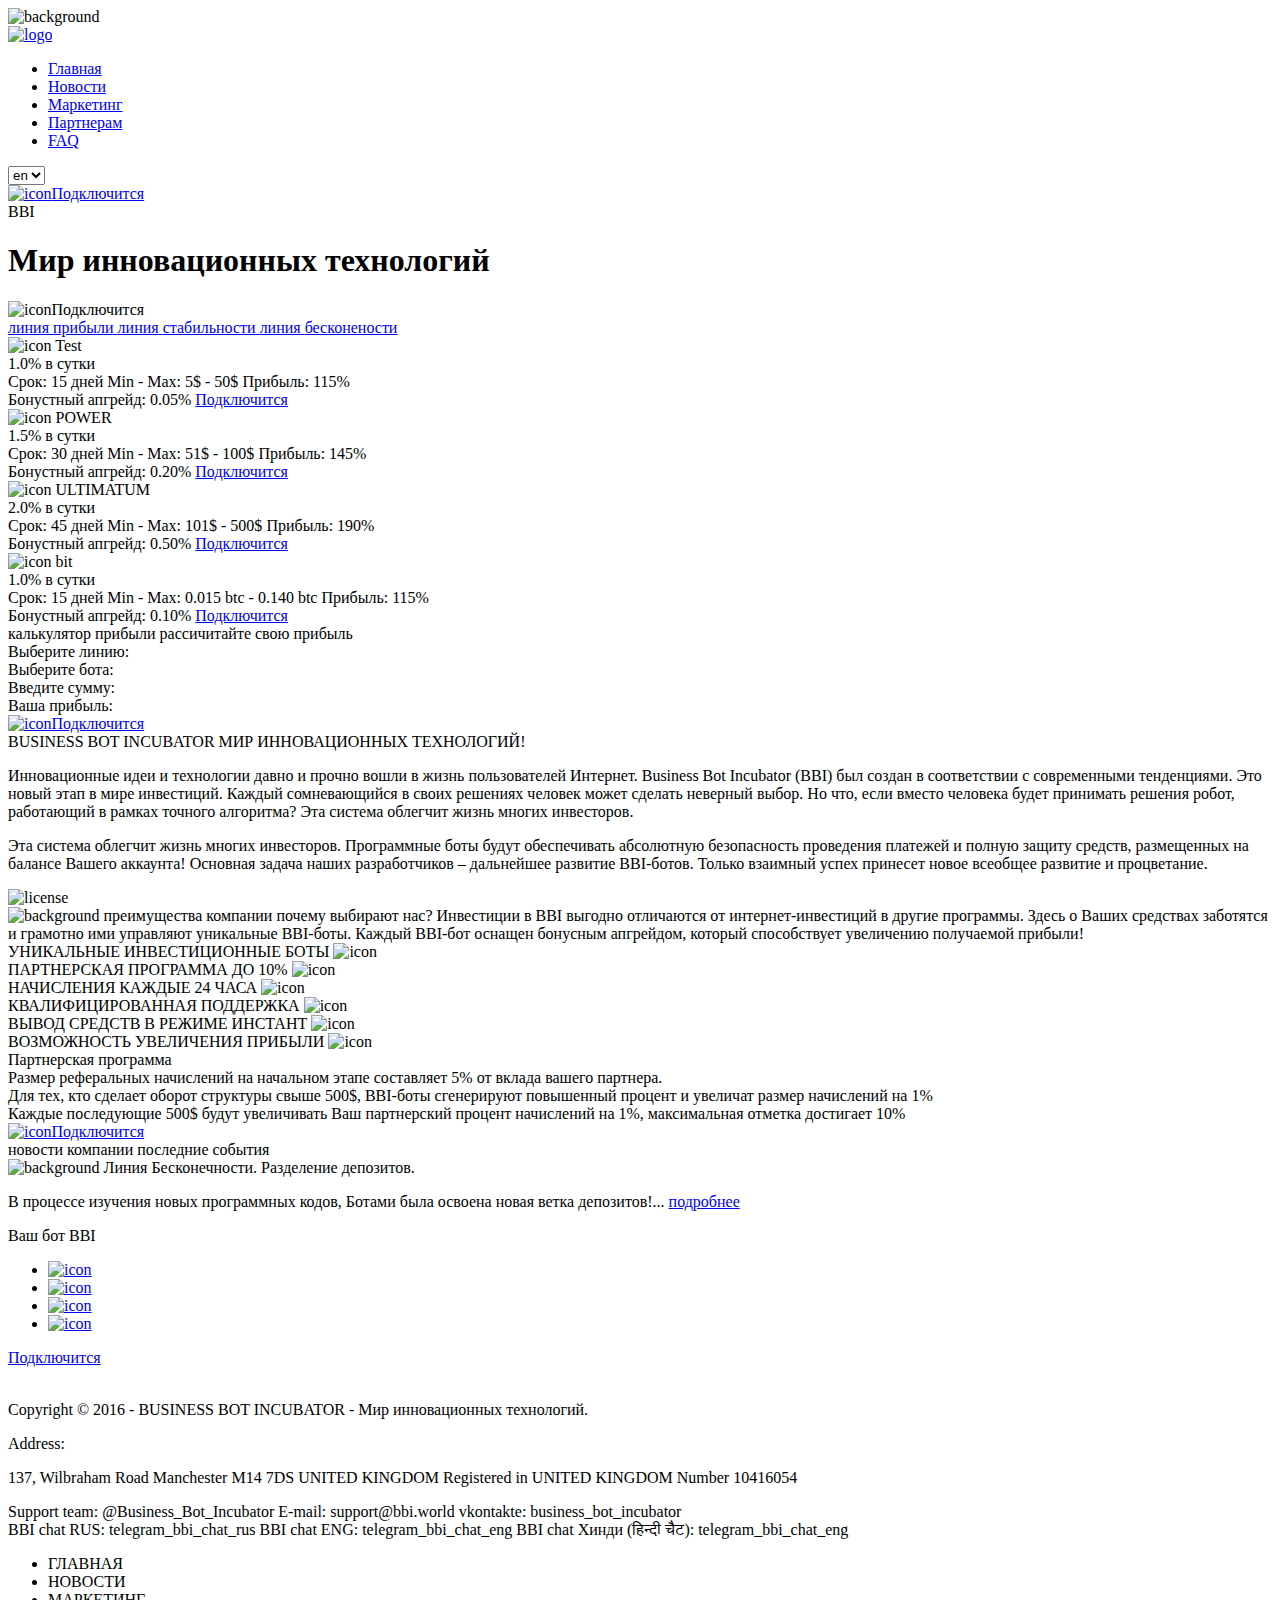
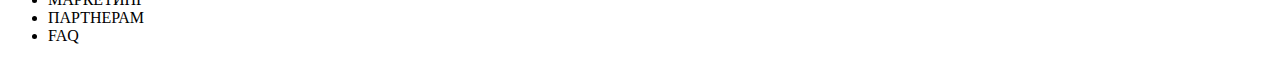
==== main.html @ 95f96eaa "Add files via upload" ====
<!DOCTYPE html>
<html lang="en">
<head>
    <meta charset="UTF-8">
    <title>BBI</title>
</head>
<body>
<header>
    <!--фоновая картинка для хэдера,
    она не входит в контейнер,
    т.к выходит за его границы-->
    <div class="banner">
        <img src="" alt="background">
    </div>
    <!--контейнер для хэдера-->
    <div class="container">
        <!--т.к у нас своеобразный хэдер,
        то я решил контейнер хэдера разбить
         на 3 части - вот верхняя-->
        <div class="headerTop">
            <!--ЛОГОТИП-->
            <div class="logo">
                <a href="#">
                    <img src="" alt="logo">
                </a>
            </div>
            <!--НАВИГАЦИЯ-->
            <div class="navigation">
                <ul>
                    <li><a href="#">Главная</a></li>
                    <li><a href="#">Новости</a></li>
                    <li><a href="#">Маркетинг</a></li>
                    <li><a href="#">Партнерам</a></li>
                    <li><a href="#">FAQ</a></li>
                </ul>
            </div>
            <!--ПРАВАЯ ЧАСТЬ ВЕРХНЕЙ ЧАСТИ ХЭДЕРА-->
            <div class="right">
                <div class="lang">
                    <select name="language" id="language">
                        <option value="en">en</option>
                        <option value="ru">ru</option>
                    </select>
                </div>
                <a href="#"><img src="" alt="icon">Подключится</a>
            </div>
        </div>
        <!--центральная чатсть контейнера хэдера-->
        <div class="headerCenter">
            <span>BBI</span>
            <h1>Мир инновационных технологий</h1>
            <a><img src="" alt="icon">Подключится</a>
        </div>
        <!--нижняя часть контейнера хэдера-->
        <div class="headerBottom">
            <a href="#">
                <span>линия</span>
                <span>прибыли</span>
            </a>
            <a href="#">
                <span>линия</span>
                <span>стабильности</span>
            </a>
            <a href="#">
                <span>линия</span>
                <span>бесконености</span>
            </a>
        </div>
    </div>
</header>
<div class="container">
    <div class="content">
        <!--БЛОК С УСЛУГАМИ (КАРТОЧКАМИ)-->
        <div class="cards">
            <div class="TestCard">
                <div>
                    <img src="" alt="icon">
                    <span>Test</span>
                </div>
                <div>
                    <span>1.0%</span>
                    <span>в сутки</span>
                </div>
                <span>Срок: 15 дней</span>
                <span>Min - Max: 5$ - 50$</span>
                <span>Прибыль: 115%</span>
                <div>
                    <span>Бонустный апгрейд: 0.05%</span>
                    <a href="#">Подключится</a>
                </div>
            </div>
            <div class="PowerCard">
                <div>
                    <img src="" alt="icon">
                    <span>POWER</span>
                </div>
                <div>
                    <span>1.5%</span>
                    <span>в сутки</span>
                </div>
                <span>Срок: 30 дней</span>
                <span>Min - Max: 51$ - 100$</span>
                <span>Прибыль: 145%</span>
                <div>
                    <span>Бонустный апгрейд: 0.20%</span>
                    <a href="#">Подключится</a>
                </div>
            </div>
            <div class="UltimatumCard">
                <div>
                    <img src="" alt="icon">
                    <span>ULTIMATUM</span>
                </div>
                <div>
                    <span>2.0%</span>
                    <span>в сутки</span>
                </div>
                <span>Срок: 45 дней</span>
                <span>Min - Max: 101$ - 500$</span>
                <span>Прибыль: 190%</span>
                <div>
                    <span>Бонустный апгрейд: 0.50%</span>
                    <a href="#">Подключится</a>
                </div>
            </div>
            <div class="BitCard">
                <div>
                    <img src="" alt="icon">
                    <span>bit</span>
                </div>
                <div>
                    <span>1.0%</span>
                    <span>в сутки</span>
                </div>
                <span>Срок: 15 дней</span>
                <span>Min - Max: 0.015 btc - 0.140 btc</span>
                <span>Прибыль: 115%</span>
                <div>
                    <span>Бонустный апгрейд: 0.10%</span>
                    <a href="#">Подключится</a>
                </div>
            </div>

        </div>
        <!--КАЛЬКУЛЯТОР ПРИБЫЛИ-->
        <div class="calc">
            <div class="myTarifs">
                <span>калькулятор прибыли</span>
                <span>рассичитайте свою прибыль</span>
                <div>
                    <span>Выберите линию:</span>
                    <div></div>
                </div>
                <div>
                    <span>Выберите бота:</span>
                    <div></div>
                </div>
            </div>
            <div class="calcDep">
                <span>Введите сумму:</span>
                <div></div>
                <div></div>
            </div>
            <div class="resOut">
                <span>Ваша прибыль:</span>
                <div></div>
            </div>
            <a href="#"><img src="" alt="icon">Подключится</a>
        </div>
        <!--Информация о BBI-->
        <div class="about">
            <span>BUSINESS BOT INCUBATOR</span>
            <span>МИР ИННОВАЦИОННЫХ ТЕХНОЛОГИЙ!</span>
            <p>Инновационные идеи и технологии давно и прочно вошли в жизнь пользователей Интернет. Business Bot Incubator (BBI) был создан в соответствии с современными тенденциями. Это новый этап в мире инвестиций. Каждый сомневающийся в своих решениях человек может сделать неверный выбор. Но что, если вместо человека будет принимать решения робот, работающий в рамках точного алгоритма?
                Эта система облегчит жизнь многих инвесторов. </p>
            <p>Эта система облегчит жизнь многих инвесторов. Программные боты будут обеспечивать абсолютную безопасность проведения платежей и полную защиту средств, размещенных на балансе Вашего аккаунта! Основная задача наших разработчиков – дальнейшее развитие BBI-ботов. Только взаимный успех принесет новое всеобщее развитие и процветание.</p>
            <img src="" alt="license">
        </div>
        <!--Приемущества BBI-->
        <div class="advantages">
            <img src="" alt="background">
            <span>преимущества компании</span>
            <span>почему выбирают нас?</span>
            <span>Инвестиции в BBI выгодно отличаются от интернет-инвестиций в другие программы. </span>
            <span>Здесь о Ваших средствах заботятся и грамотно ими управляют уникальные BBI-боты. Каждый BBI-бот оснащен бонусным апгрейдом, который способствует увеличению получаемой прибыли!</span>
            <!--блоки с картинками приемуществ-->
            <div>
                <span>УНИКАЛЬНЫЕ ИНВЕСТИЦИОННЫЕ БОТЫ</span>
                <img src="" alt="icon">
            </div>
            <div>
                <span>ПАРТНЕРСКАЯ ПРОГРАММА ДО 10%</span>
                <img src="" alt="icon">
            </div>
            <div>
                <span>НАЧИСЛЕНИЯ КАЖДЫЕ 24 ЧАСА</span>
                <img src="" alt="icon">
            </div>
            <div>
                <span>КВАЛИФИЦИРОВАННАЯ ПОДДЕРЖКА</span>
                <img src="" alt="icon">
            </div>
            <div>
                <span>ВЫВОД СРЕДСТВ В РЕЖИМЕ ИНСТАНТ</span>
                <img src="" alt="icon">
            </div>
            <div>
                <span>ВОЗМОЖНОСТЬ УВЕЛИЧЕНИЯ ПРИБЫЛИ</span>
                <img src="" alt="icon">
            </div>
        </div>
        <!--Партнерская программа-->
        <div class="program">
            <div class="plan">
                <span>Партнерская программа</span>
                <div>
                    <span>Размер реферальных начислений на начальном этапе составляет </span>
                    <span>5%</span>
                    <span>от вклада вашего партнера.</span>
                </div>
                <div>
                    <span>Для тех, кто сделает оборот структуры свыше 500$, BBI-боты сгенерируют повышенный процент и увеличат размер начислений на</span>
                    <span>1% </span>
                </div>
                <div>
                    <span>Каждые последующие 500$ будут увеличивать Ваш партнерский процент начислений на 1%, максимальная отметка достигает </span>
                    <span>10%</span>
                </div>
                <a href="#"><img src="" alt="icon">Подключится</a>
            </div>
        </div>
        <!--НОВОСТИ-->
        <div class="news">
            <span>новости компании</span>
            <span>последние события</span>
            <div class="articles">
                <div>
                    <img src="" alt="background">
                    <span>Линия Бесконечности. Разделение депозитов.</span>
                    <p>
                        В процессе изучения новых программных кодов, Ботами была освоена новая ветка депозитов!...
                        <a href="#">подробнее</a>
                    </p>
                    <span>Ваш бот BBI</span>
                </div>
                <!--ТРУДНОСТИ С ЭТИМ БЛОКОМ-->
                <div>
                    <div>
                        <span></span>
                        <span></span>
                        <p><a href="#"></a></p>
                    </div>
                    <div>
                        <span></span>
                        <span></span>
                        <p><a href="#"></a></p>
                    </div>
                    <div>
                        <span></span>
                        <span></span>
                        <p><a href="#"></a></p>
                    </div>
                </div>
                <a href="#"></a>
            </div>
        </div>
        <div class="partners">
            <ul>
                <li>
                    <a href="#">
                        <img src="" alt="icon">
                    </a>
                </li>
                <li>
                    <a href="#">
                        <img src="" alt="icon">
                    </a>
                </li>
                <li>
                    <a href="#">
                        <img src="" alt="icon">
                    </a>
                </li>
                <li>
                    <a href="#">
                        <img src="" alt="icon">
                    </a>
                </li>
            </ul>
        </div>
    </div>
</div>
<footer>
    <div class="container">
        <!--Кнопка отдельно в контейнере-->
        <a href="#"><img src="">Подключится</a>
        <!--футер разбиваю на 2 части-->
        <div class="footerTop">
            <div>
                <div>
                    <img src="">
                    <p>Copyright © 2016 - BUSINESS BOT INCUBATOR - Мир инновационных технологий.</p>
                </div>
                <div>
                    <span><img src="">Address:</span>
                    <p>
                        137, Wilbraham Road Manchester
                        M14 7DS
                        UNITED KINGDOM
                        Registered in UNITED KINGDOM
                        Number 10416054</p>
                </div>
                <div>
                    <span><img src="">Support team: </span>
                    <span>@Business_Bot_Incubator</span>
                    <span><img src="">E-mail:</span>
                    <span>support@bbi.world</span>
                    <span><img src="">vkontakte:</span>
                    <span>business_bot_incubator</span>
                </div>
                <div>
                    <span><img src="">BBI chat RUS:</span>
                    <span>telegram_bbi_chat_rus</span>
                    <span><img src="">BBI chat ENG: </span>
                    <span>telegram_bbi_chat_eng</span>
                    <span><img src="">BBI chat Хинди (हिन्दी चैट):</span>
                    <span>telegram_bbi_chat_eng</span>
                </div>
            </div>
        </div>
        <!--вторая часть футера-->
        <div class="footerBottom">
            <ul>
                <li><a href="#"></a>ГЛАВНАЯ</li>
                <li><a href="#"></a>НОВОСТИ</li>
                <li><a href="#"></a>МАРКЕТИНГ</li>
                <li><a href="#"></a>ПАРТНЕРАМ</li>
                <li><a href="#"></a>FAQ</li>
            </ul>
        </div>
    </div>
</footer>
</body>
</html>
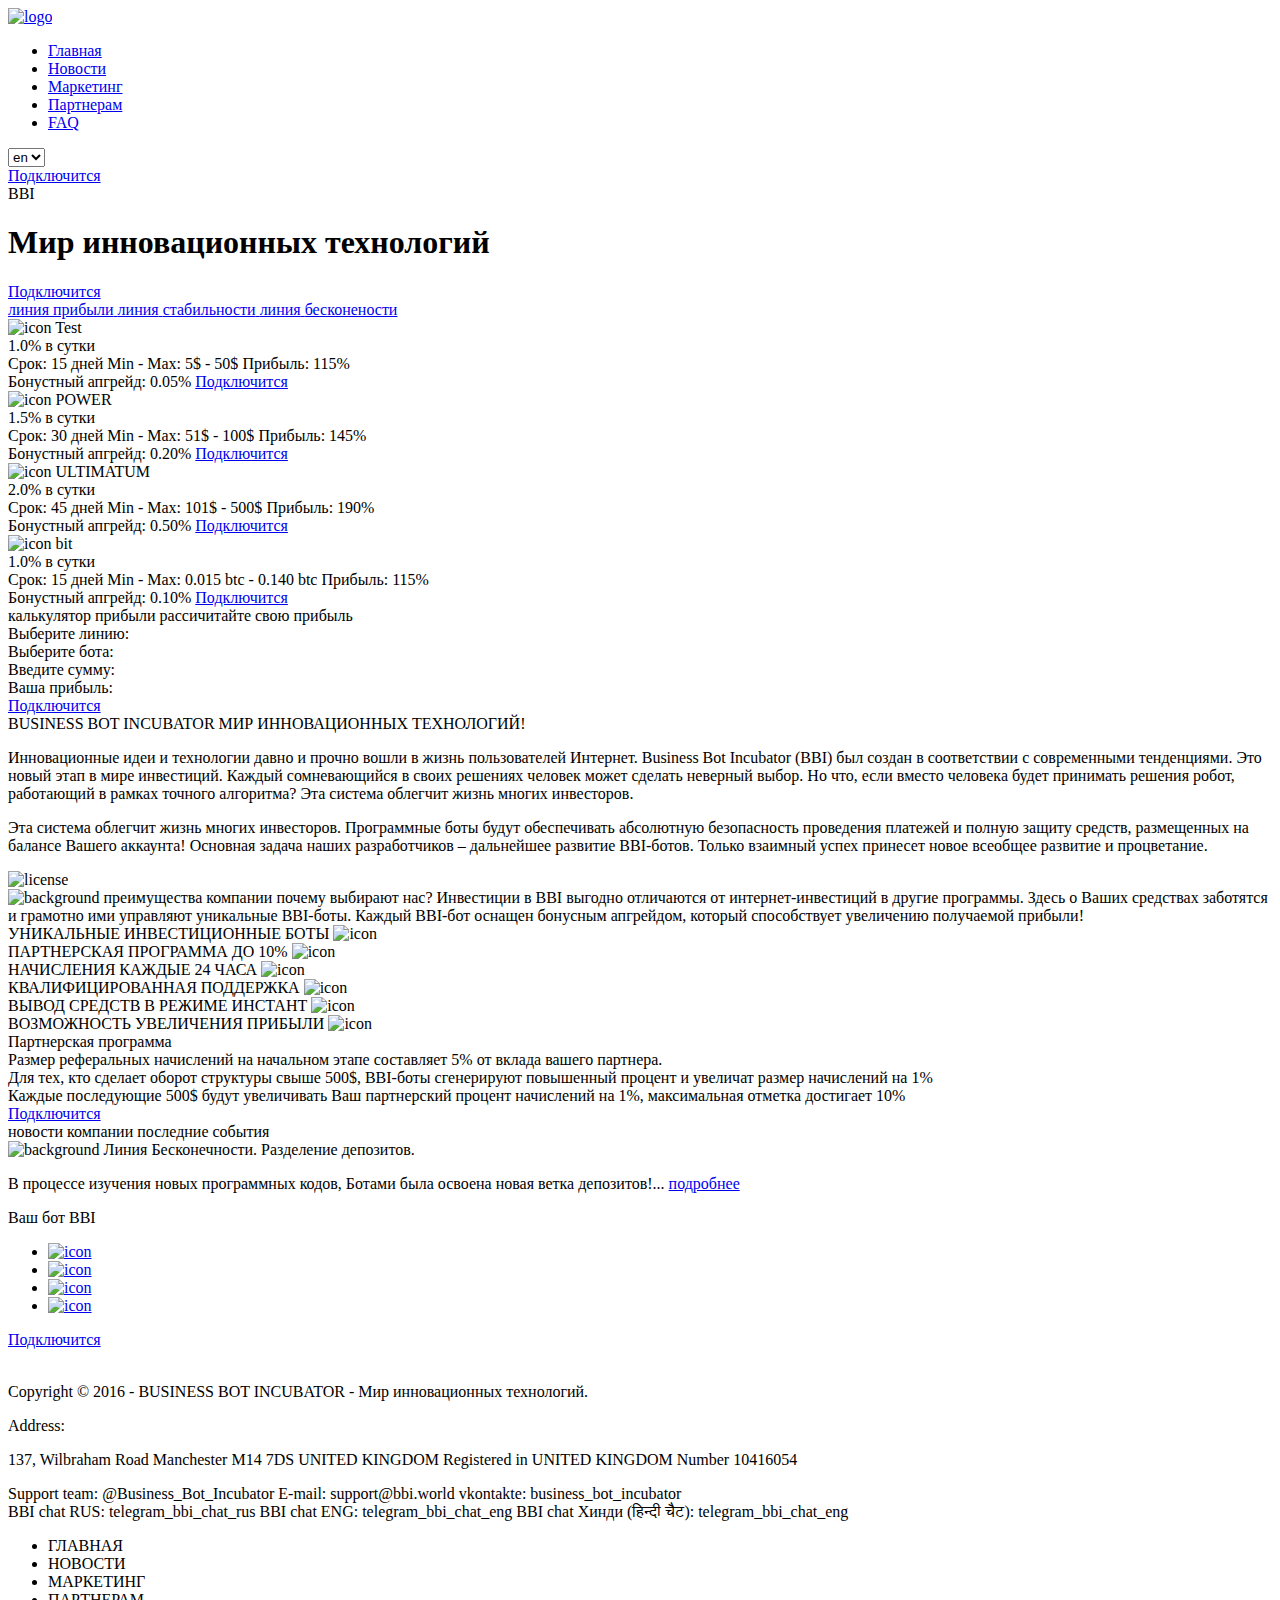
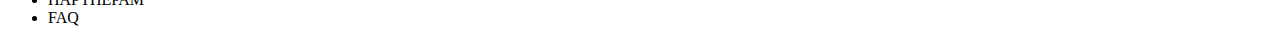
==== commit 44313250: "внес правки от преподавателя" ====
--- a/main.html
+++ b/main.html
@@ -3,6 +3,8 @@
 <head>
     <meta charset="UTF-8">
     <title>BBI</title>
+    <link rel="stylesheet" href="Fonts/stylesheet.css">
+    <link rel="stylesheet" href="Fonts/icomoon/style.css">
 </head>
 <body>
 <header>
@@ -10,7 +12,7 @@
     она не входит в контейнер,
     т.к выходит за его границы-->
     <div class="banner">
-        <img src="" alt="background">
+
     </div>
     <!--контейнер для хэдера-->
     <div class="container">
@@ -42,14 +44,14 @@
                         <option value="ru">ru</option>
                     </select>
                 </div>
-                <a href="#"><img src="" alt="icon">Подключится</a>
+                <a href="#"><span>Подключится</span></a>
             </div>
         </div>
         <!--центральная чатсть контейнера хэдера-->
         <div class="headerCenter">
             <span>BBI</span>
             <h1>Мир инновационных технологий</h1>
-            <a><img src="" alt="icon">Подключится</a>
+            <a href="#"><span>Подключится</span></a>
         </div>
         <!--нижняя часть контейнера хэдера-->
         <div class="headerBottom">
@@ -72,7 +74,7 @@
     <div class="content">
         <!--БЛОК С УСЛУГАМИ (КАРТОЧКАМИ)-->
         <div class="cards">
-            <div class="TestCard">
+            <div class="TariffCard">
                 <div>
                     <img src="" alt="icon">
                     <span>Test</span>
@@ -89,7 +91,7 @@
                     <a href="#">Подключится</a>
                 </div>
             </div>
-            <div class="PowerCard">
+            <div class="TariffCard">
                 <div>
                     <img src="" alt="icon">
                     <span>POWER</span>
@@ -106,7 +108,7 @@
                     <a href="#">Подключится</a>
                 </div>
             </div>
-            <div class="UltimatumCard">
+            <div class="TariffCard">
                 <div>
                     <img src="" alt="icon">
                     <span>ULTIMATUM</span>
@@ -123,7 +125,7 @@
                     <a href="#">Подключится</a>
                 </div>
             </div>
-            <div class="BitCard">
+            <div class="TariffCard">
                 <div>
                     <img src="" alt="icon">
                     <span>bit</span>
@@ -140,9 +142,10 @@
                     <a href="#">Подключится</a>
                 </div>
             </div>
-
-        </div>
+        </div>
+    </div>
         <!--КАЛЬКУЛЯТОР ПРИБЫЛИ-->
+    <div class="container">
         <div class="calc">
             <div class="myTarifs">
                 <span>калькулятор прибыли</span>
@@ -165,7 +168,7 @@
                 <span>Ваша прибыль:</span>
                 <div></div>
             </div>
-            <a href="#"><img src="" alt="icon">Подключится</a>
+            <a href="#"><span>Подключится</span></a>
         </div>
         <!--Информация о BBI-->
         <div class="about">
@@ -209,7 +212,9 @@
                 <img src="" alt="icon">
             </div>
         </div>
+    </div>
         <!--Партнерская программа-->
+    <div class="container">
         <div class="program">
             <div class="plan">
                 <span>Партнерская программа</span>
@@ -226,10 +231,12 @@
                     <span>Каждые последующие 500$ будут увеличивать Ваш партнерский процент начислений на 1%, максимальная отметка достигает </span>
                     <span>10%</span>
                 </div>
-                <a href="#"><img src="" alt="icon">Подключится</a>
-            </div>
-        </div>
+                <a href="#"><span>Подключится</span></a>
+            </div>
+        </div>
+    </div>
         <!--НОВОСТИ-->
+    <div class="container">
         <div class="news">
             <span>новости компании</span>
             <span>последние события</span>
@@ -293,7 +300,7 @@
 <footer>
     <div class="container">
         <!--Кнопка отдельно в контейнере-->
-        <a href="#"><img src="">Подключится</a>
+        <a href="#"><span>Подключится</span></a>
         <!--футер разбиваю на 2 части-->
         <div class="footerTop">
             <div>
--- a/Fonts/stylesheet.css
+++ b/Fonts/stylesheet.css
@@ -0,0 +1,88 @@
+@font-face {
+    font-family: 'Roboto';
+    src: url('Roboto-Regular.eot');
+    src: url('Roboto-Regular.eot?#iefix') format('embedded-opentype'),
+        url('Roboto-Regular.woff') format('woff'),
+        url('Roboto-Regular.ttf') format('truetype'),
+        url('Roboto-Regular.svg#Roboto-Regular') format('svg');
+    font-weight: normal;
+    font-style: normal;
+}
+
+@font-face {
+    font-family: 'Roboto';
+    src: url('Roboto-Black.eot');
+    src: url('Roboto-Black.eot?#iefix') format('embedded-opentype'),
+        url('Roboto-Black.woff') format('woff'),
+        url('Roboto-Black.ttf') format('truetype'),
+        url('Roboto-Black.svg#Roboto-Black') format('svg');
+    font-weight: 900;
+    font-style: normal;
+}
+
+@font-face {
+    font-family: 'Roboto';
+    src: url('Roboto-Bold.eot');
+    src: url('Roboto-Bold.eot?#iefix') format('embedded-opentype'),
+        url('Roboto-Bold.woff') format('woff'),
+        url('Roboto-Bold.ttf') format('truetype'),
+        url('Roboto-Bold.svg#Roboto-Bold') format('svg');
+    font-weight: bold;
+    font-style: normal;
+}
+
+@font-face {
+    font-family: 'Roboto';
+    src: url('Roboto-Light.eot');
+    src: url('Roboto-Light.eot?#iefix') format('embedded-opentype'),
+        url('Roboto-Light.woff') format('woff'),
+        url('Roboto-Light.ttf') format('truetype'),
+        url('Roboto-Light.svg#Roboto-Light') format('svg');
+    font-weight: 300;
+    font-style: normal;
+}
+
+@font-face {
+    font-family: 'Geometria';
+    src: url('Geometria-ExtraBold.eot');
+    src: url('Geometria-ExtraBold.eot?#iefix') format('embedded-opentype'),
+        url('Geometria-ExtraBold.woff') format('woff'),
+        url('Geometria-ExtraBold.ttf') format('truetype'),
+        url('Geometria-ExtraBold.svg#Geometria-ExtraBold') format('svg');
+    font-weight: 800;
+    font-style: normal;
+}
+
+@font-face {
+    font-family: 'Geometria';
+    src: url('Geometria-Bold.eot');
+    src: url('Geometria-Bold.eot?#iefix') format('embedded-opentype'),
+        url('Geometria-Bold.woff') format('woff'),
+        url('Geometria-Bold.ttf') format('truetype'),
+        url('Geometria-Bold.svg#Geometria-Bold') format('svg');
+    font-weight: bold;
+    font-style: normal;
+}
+
+@font-face {
+    font-family: 'Geometria';
+    src: url('Geometria-Heavy.eot');
+    src: url('Geometria-Heavy.eot?#iefix') format('embedded-opentype'),
+        url('Geometria-Heavy.woff') format('woff'),
+        url('Geometria-Heavy.ttf') format('truetype'),
+        url('Geometria-Heavy.svg#Geometria-Heavy') format('svg');
+    font-weight: 900;
+    font-style: normal;
+}
+
+@font-face {
+    font-family: 'Geometria';
+    src: url('Geometria-Medium.eot');
+    src: url('Geometria-Medium.eot?#iefix') format('embedded-opentype'),
+        url('Geometria-Medium.woff') format('woff'),
+        url('Geometria-Medium.ttf') format('truetype'),
+        url('Geometria-Medium.svg#Geometria-Medium') format('svg');
+    font-weight: 500;
+    font-style: normal;
+}
+
--- a/Fonts/icomoon/style.css
+++ b/Fonts/icomoon/style.css
@@ -0,0 +1,38 @@
+@font-face {
+  font-family: 'icomoon';
+  src:  url('fonts/icomoon.eot?6yrmg7');
+  src:  url('fonts/icomoon.eot?6yrmg7#iefix') format('embedded-opentype'),
+    url('fonts/icomoon.ttf?6yrmg7') format('truetype'),
+    url('fonts/icomoon.woff?6yrmg7') format('woff'),
+    url('fonts/icomoon.svg?6yrmg7#icomoon') format('svg');
+  font-weight: normal;
+  font-style: normal;
+}
+
+[class^="icon-"], [class*=" icon-"] {
+  /* use !important to prevent issues with browser extensions that change fonts */
+  font-family: 'icomoon' !important;
+  speak: none;
+  font-style: normal;
+  font-weight: normal;
+  font-variant: normal;
+  text-transform: none;
+  line-height: 1;
+
+  /* Better Font Rendering =========== */
+  -webkit-font-smoothing: antialiased;
+  -moz-osx-font-smoothing: grayscale;
+}
+
+.icon-globe:before {
+  content: "\e900";
+}
+.icon-mail-envelope-closed:before {
+  content: "\e901";
+}
+.icon-paper-plane:before {
+  content: "\e902";
+}
+.icon-vk:before {
+  content: "\e903";
+}
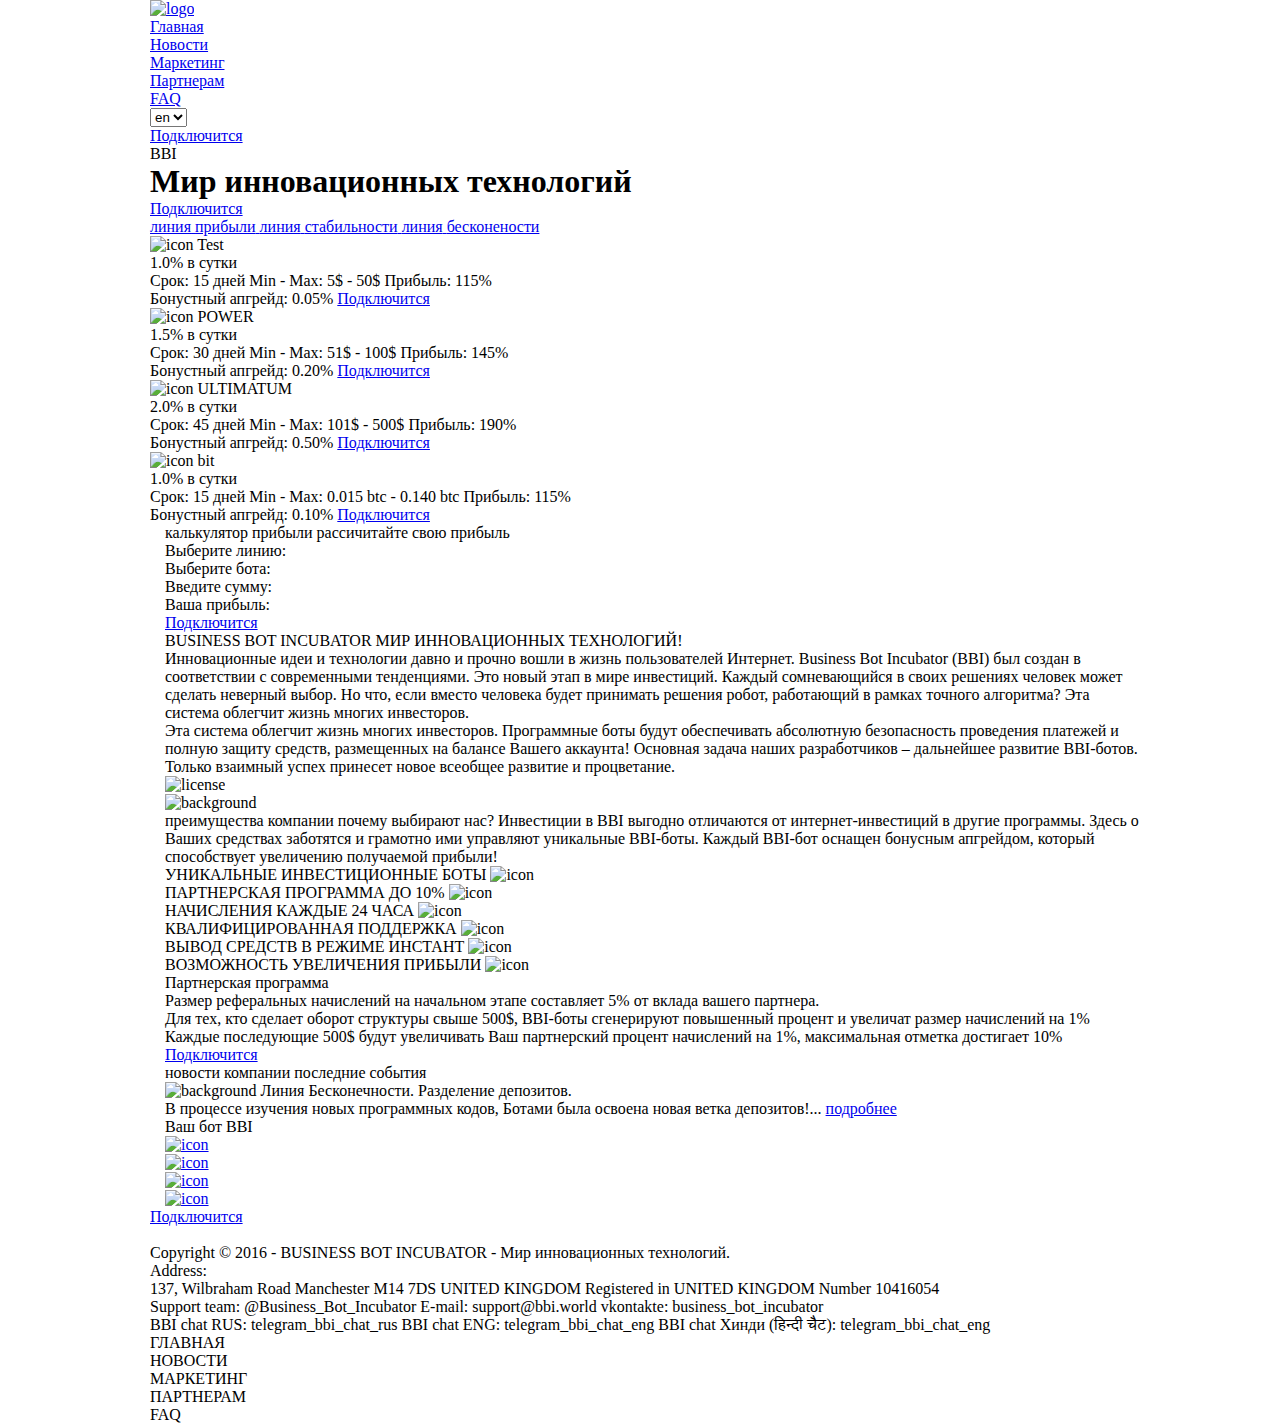
==== commit 4faf61cb: "Добавил классы, подключил стили и прописал настройки" ====
--- a/main.html
+++ b/main.html
@@ -5,6 +5,7 @@
     <title>BBI</title>
     <link rel="stylesheet" href="Fonts/stylesheet.css">
     <link rel="stylesheet" href="Fonts/icomoon/style.css">
+    <link rel="stylesheet" href="css/style.css">
 </head>
 <body>
 <header>
@@ -28,7 +29,7 @@
             </div>
             <!--НАВИГАЦИЯ-->
             <div class="navigation">
-                <ul>
+                <ul class="menu">
                     <li><a href="#">Главная</a></li>
                     <li><a href="#">Новости</a></li>
                     <li><a href="#">Маркетинг</a></li>
@@ -150,11 +151,11 @@
             <div class="myTarifs">
                 <span>калькулятор прибыли</span>
                 <span>рассичитайте свою прибыль</span>
-                <div>
+                <div class="chooseLine">
                     <span>Выберите линию:</span>
                     <div></div>
                 </div>
-                <div>
+                <div class="chooseBot">
                     <span>Выберите бота:</span>
                     <div></div>
                 </div>
@@ -168,46 +169,54 @@
                 <span>Ваша прибыль:</span>
                 <div></div>
             </div>
-            <a href="#"><span>Подключится</span></a>
+            <a href="#" class="connect"><span>Подключится</span></a>
         </div>
         <!--Информация о BBI-->
         <div class="about">
             <span>BUSINESS BOT INCUBATOR</span>
             <span>МИР ИННОВАЦИОННЫХ ТЕХНОЛОГИЙ!</span>
-            <p>Инновационные идеи и технологии давно и прочно вошли в жизнь пользователей Интернет. Business Bot Incubator (BBI) был создан в соответствии с современными тенденциями. Это новый этап в мире инвестиций. Каждый сомневающийся в своих решениях человек может сделать неверный выбор. Но что, если вместо человека будет принимать решения робот, работающий в рамках точного алгоритма?
+            <div class="aboutLeft">
+                <p>Инновационные идеи и технологии давно и прочно вошли в жизнь пользователей Интернет. Business Bot Incubator (BBI) был создан в соответствии с современными тенденциями. Это новый этап в мире инвестиций. Каждый сомневающийся в своих решениях человек может сделать неверный выбор. Но что, если вместо человека будет принимать решения робот, работающий в рамках точного алгоритма?
                 Эта система облегчит жизнь многих инвесторов. </p>
-            <p>Эта система облегчит жизнь многих инвесторов. Программные боты будут обеспечивать абсолютную безопасность проведения платежей и полную защиту средств, размещенных на балансе Вашего аккаунта! Основная задача наших разработчиков – дальнейшее развитие BBI-ботов. Только взаимный успех принесет новое всеобщее развитие и процветание.</p>
-            <img src="" alt="license">
+            </div>
+            <div class="aboutRight">
+                <p>Эта система облегчит жизнь многих инвесторов. Программные боты будут обеспечивать абсолютную безопасность проведения платежей и полную защиту средств, размещенных на балансе Вашего аккаунта! Основная задача наших разработчиков – дальнейшее развитие BBI-ботов. Только взаимный успех принесет новое всеобщее развитие и процветание.</p>
+            </div>
+            <div class="license">
+                <img src="" alt="license">
+            </div>
         </div>
         <!--Приемущества BBI-->
         <div class="advantages">
             <img src="" alt="background">
-            <span>преимущества компании</span>
-            <span>почему выбирают нас?</span>
-            <span>Инвестиции в BBI выгодно отличаются от интернет-инвестиций в другие программы. </span>
-            <span>Здесь о Ваших средствах заботятся и грамотно ими управляют уникальные BBI-боты. Каждый BBI-бот оснащен бонусным апгрейдом, который способствует увеличению получаемой прибыли!</span>
+            <div class="advTitle">
+                <span>преимущества компании</span>
+                <span>почему выбирают нас?</span>
+                <span>Инвестиции в BBI выгодно отличаются от интернет-инвестиций в другие программы. </span>
+                <span>Здесь о Ваших средствах заботятся и грамотно ими управляют уникальные BBI-боты. Каждый BBI-бот оснащен бонусным апгрейдом, который способствует увеличению получаемой прибыли!</span>
+            </div>
             <!--блоки с картинками приемуществ-->
-            <div>
+            <div class="advIcon">
                 <span>УНИКАЛЬНЫЕ ИНВЕСТИЦИОННЫЕ БОТЫ</span>
                 <img src="" alt="icon">
             </div>
-            <div>
+            <div class="advIcon">
                 <span>ПАРТНЕРСКАЯ ПРОГРАММА ДО 10%</span>
                 <img src="" alt="icon">
             </div>
-            <div>
+            <div class="advIcon">
                 <span>НАЧИСЛЕНИЯ КАЖДЫЕ 24 ЧАСА</span>
                 <img src="" alt="icon">
             </div>
-            <div>
+            <div class="advIcon">
                 <span>КВАЛИФИЦИРОВАННАЯ ПОДДЕРЖКА</span>
                 <img src="" alt="icon">
             </div>
-            <div>
+            <div class="advIcon">
                 <span>ВЫВОД СРЕДСТВ В РЕЖИМЕ ИНСТАНТ</span>
                 <img src="" alt="icon">
             </div>
-            <div>
+            <div class="advIcon">
                 <span>ВОЗМОЖНОСТЬ УВЕЛИЧЕНИЯ ПРИБЫЛИ</span>
                 <img src="" alt="icon">
             </div>
@@ -218,20 +227,20 @@
         <div class="program">
             <div class="plan">
                 <span>Партнерская программа</span>
-                <div>
+                <div class="percent">
                     <span>Размер реферальных начислений на начальном этапе составляет </span>
                     <span>5%</span>
                     <span>от вклада вашего партнера.</span>
                 </div>
-                <div>
+                <div class="percent">
                     <span>Для тех, кто сделает оборот структуры свыше 500$, BBI-боты сгенерируют повышенный процент и увеличат размер начислений на</span>
                     <span>1% </span>
                 </div>
-                <div>
+                <div class="percent">
                     <span>Каждые последующие 500$ будут увеличивать Ваш партнерский процент начислений на 1%, максимальная отметка достигает </span>
                     <span>10%</span>
                 </div>
-                <a href="#"><span>Подключится</span></a>
+                <a href="#" class="connect"><span>Подключится</span></a>
             </div>
         </div>
     </div>
@@ -272,7 +281,7 @@
             </div>
         </div>
         <div class="partners">
-            <ul>
+            <ul class="payments">
                 <li>
                     <a href="#">
                         <img src="" alt="icon">
@@ -300,15 +309,14 @@
 <footer>
     <div class="container">
         <!--Кнопка отдельно в контейнере-->
-        <a href="#"><span>Подключится</span></a>
+        <a href="#" class="connect"><span>Подключится</span></a>
         <!--футер разбиваю на 2 части-->
         <div class="footerTop">
-            <div>
-                <div>
+                <div class="contactInfo">
                     <img src="">
                     <p>Copyright © 2016 - BUSINESS BOT INCUBATOR - Мир инновационных технологий.</p>
                 </div>
-                <div>
+                <div class="contactInfo">
                     <span><img src="">Address:</span>
                     <p>
                         137, Wilbraham Road Manchester
@@ -317,7 +325,7 @@
                         Registered in UNITED KINGDOM
                         Number 10416054</p>
                 </div>
-                <div>
+                <div class="contactInfo">
                     <span><img src="">Support team: </span>
                     <span>@Business_Bot_Incubator</span>
                     <span><img src="">E-mail:</span>
@@ -325,7 +333,7 @@
                     <span><img src="">vkontakte:</span>
                     <span>business_bot_incubator</span>
                 </div>
-                <div>
+                <div class="contactInfo">
                     <span><img src="">BBI chat RUS:</span>
                     <span>telegram_bbi_chat_rus</span>
                     <span><img src="">BBI chat ENG: </span>
@@ -333,7 +341,6 @@
                     <span><img src="">BBI chat Хинди (हिन्दी चैट):</span>
                     <span>telegram_bbi_chat_eng</span>
                 </div>
-            </div>
         </div>
         <!--вторая часть футера-->
         <div class="footerBottom">
--- a/css/style.css
+++ b/css/style.css
@@ -0,0 +1,24 @@
+* {
+    box-sizing: border-box;
+}
+
+body {
+    margin: 0 auto;
+    font-family: "Open Sans";
+}
+
+h1, h2, h3, h4, h5, h6, p {
+    margin: 0;
+}
+
+ul {
+    margin: 0;
+    padding: 0;
+    list-style-type: none;
+}
+
+.container {
+    width: 1010px;
+    margin: 0 auto;
+    padding: 0 15px;
+}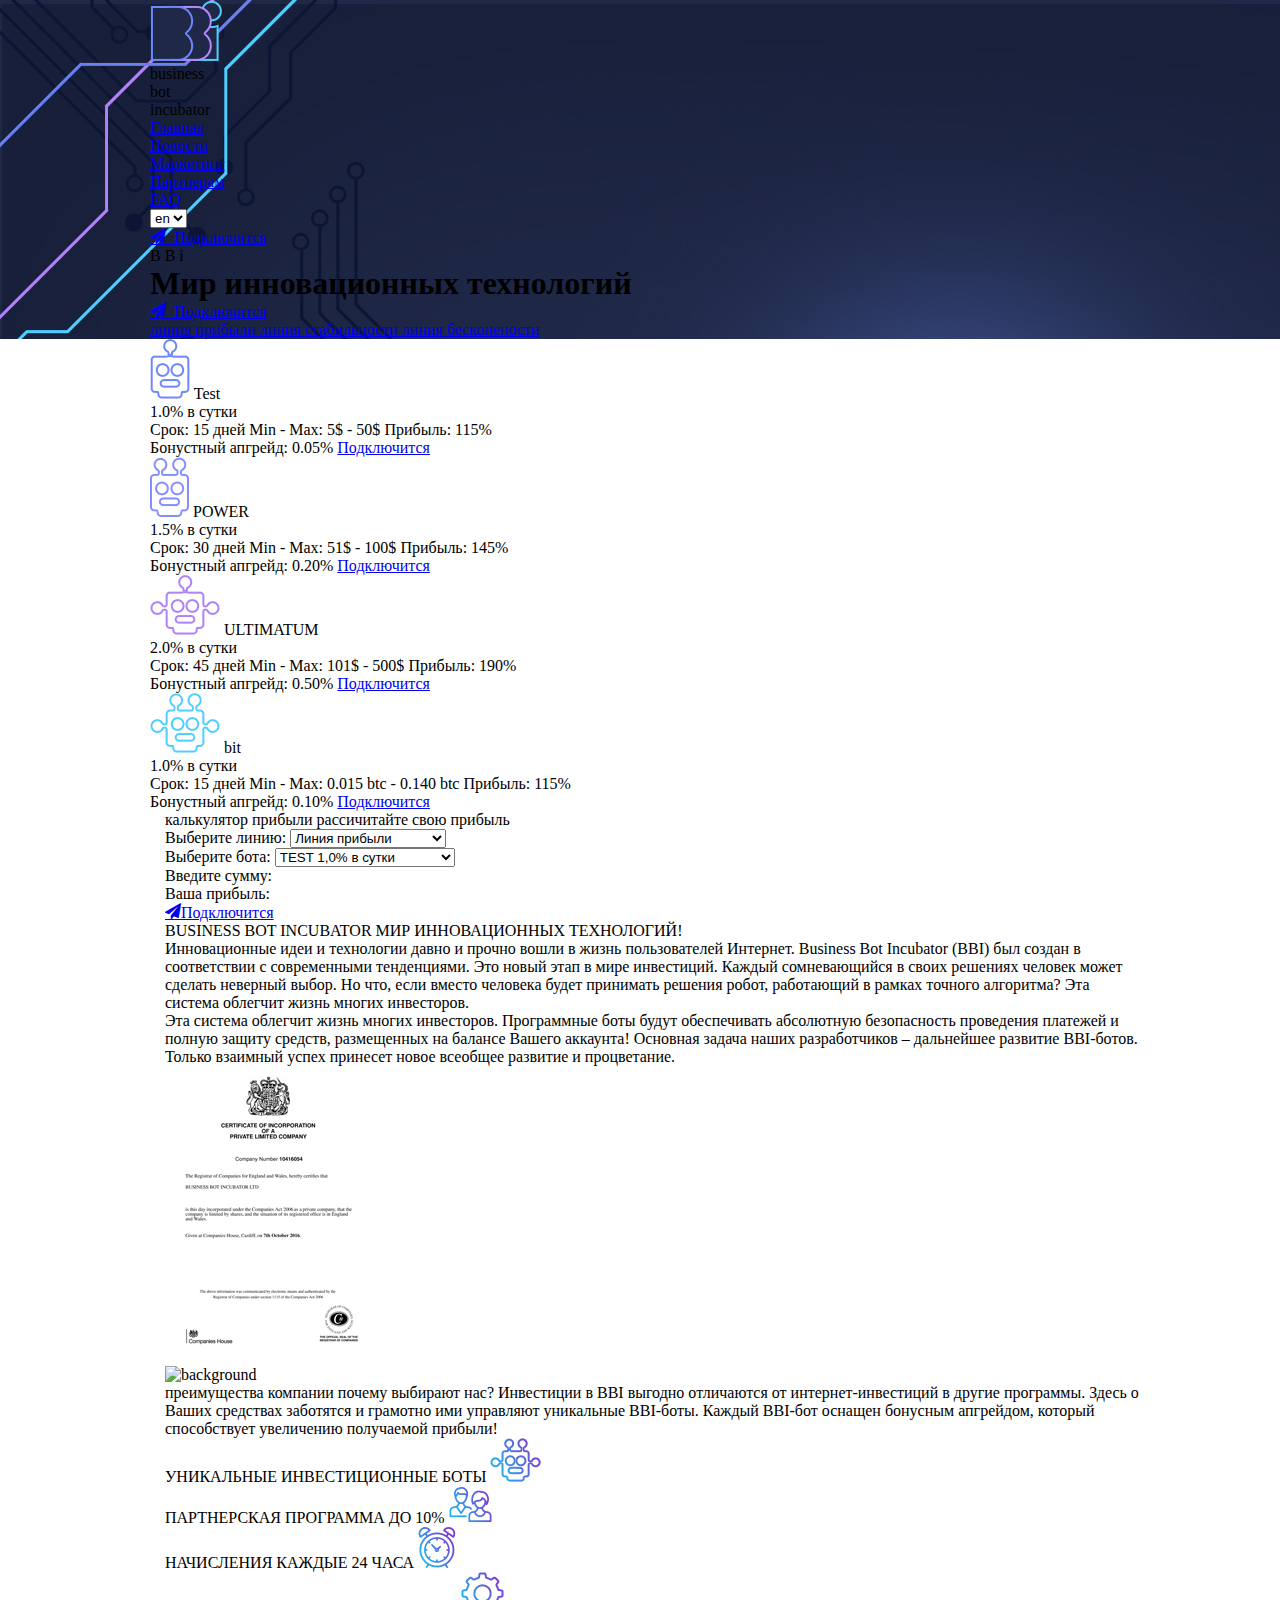
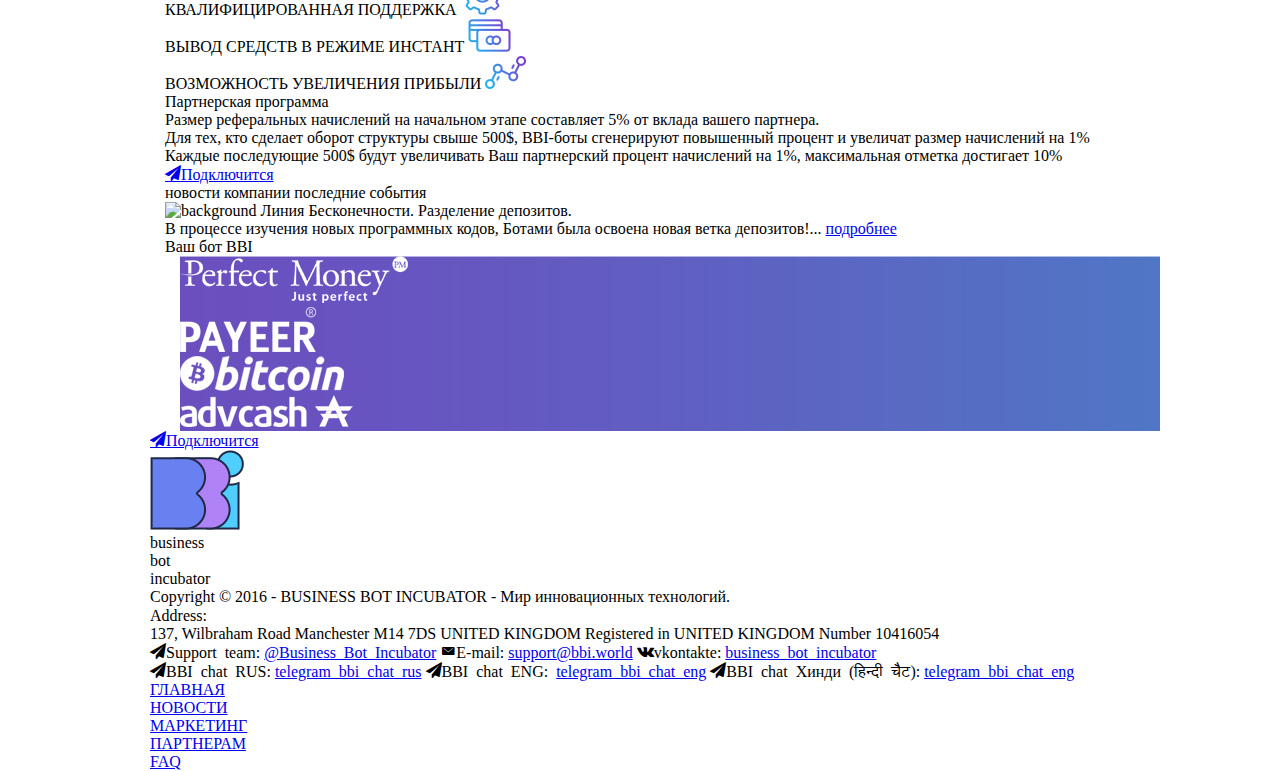
==== commit 30f38556: "Исправлены ошибки" ====
--- a/main.html
+++ b/main.html
@@ -1,5 +1,5 @@
 <!DOCTYPE html>
-<html lang="en">
+<html lang="en" xmlns:.icon-paper-plane="http://www.w3.org/1999/xhtml">
 <head>
     <meta charset="UTF-8">
     <title>BBI</title>
@@ -8,15 +8,15 @@
     <link rel="stylesheet" href="css/style.css">
 </head>
 <body>
-<header>
+<header class="headerBackground" style="background-image: url(img/jpg/backgroundHeader.jpg)">
     <!--фоновая картинка для хэдера,
     она не входит в контейнер,
     т.к выходит за его границы-->
-    <div class="banner">
-
-    </div>
     <!--контейнер для хэдера-->
     <div class="container">
+        <div class="banner">
+
+        </div>
         <!--т.к у нас своеобразный хэдер,
         то я решил контейнер хэдера разбить
          на 3 части - вот верхняя-->
@@ -24,8 +24,15 @@
             <!--ЛОГОТИП-->
             <div class="logo">
                 <a href="#">
-                    <img src="" alt="logo">
+                    <img src="img/png/logo1.png" alt="logo">
                 </a>
+            </div>
+            <div class="abbreviation">
+                <ul>
+                    <li>business</li>
+                    <li>bot</li>
+                    <li>incubator</li>
+                </ul>
             </div>
             <!--НАВИГАЦИЯ-->
             <div class="navigation">
@@ -45,14 +52,18 @@
                         <option value="ru">ru</option>
                     </select>
                 </div>
-                <a href="#"><span>Подключится</span></a>
+                <a href="#"><span class="icon-paper-plane"> Подключится</span></a>
             </div>
         </div>
         <!--центральная чатсть контейнера хэдера-->
         <div class="headerCenter">
-            <span>BBI</span>
+            <div class="bbi">
+                <span>B</span>
+                <span>B</span>
+                <span class="lastLetter">i</span>
+            </div>
             <h1>Мир инновационных технологий</h1>
-            <a href="#"><span>Подключится</span></a>
+            <a href="#"><span class="icon-paper-plane"> Подключится</span></a>
         </div>
         <!--нижняя часть контейнера хэдера-->
         <div class="headerBottom">
@@ -75,77 +86,85 @@
     <div class="content">
         <!--БЛОК С УСЛУГАМИ (КАРТОЧКАМИ)-->
         <div class="cards">
-            <div class="TariffCard">
-                <div>
-                    <img src="" alt="icon">
+            <div class="tariffCard1">
+                <div class="testCard">
+                    <img src="img/png/icon1.png" alt="icon">
                     <span>Test</span>
                 </div>
-                <div>
-                    <span>1.0%</span>
-                    <span>в сутки</span>
-                </div>
-                <span>Срок: 15 дней</span>
-                <span>Min - Max: 5$ - 50$</span>
-                <span>Прибыль: 115%</span>
-                <div>
-                    <span>Бонустный апгрейд: 0.05%</span>
-                    <a href="#">Подключится</a>
-                </div>
-            </div>
-            <div class="TariffCard">
-                <div>
-                    <img src="" alt="icon">
+                <div class="cardWrap">
+                    <div class="cardInfo">
+                        <span>1.0%</span>
+                        <span>в сутки</span>
+                    </div>
+                    <span>Срок: 15 дней</span>
+                    <span>Min - Max: 5$ - 50$</span>
+                    <span>Прибыль: 115%</span>
+                    <div class="cardConnect">
+                        <span>Бонустный апгрейд: 0.05%</span>
+                        <a href="#">Подключится</a>
+                    </div>
+                </div>
+            </div>
+            <div class="tariffCard2">
+                <div class="powerCard">
+                    <img src="img/png/icon2.png" alt="icon">
                     <span>POWER</span>
                 </div>
-                <div>
-                    <span>1.5%</span>
-                    <span>в сутки</span>
-                </div>
-                <span>Срок: 30 дней</span>
-                <span>Min - Max: 51$ - 100$</span>
-                <span>Прибыль: 145%</span>
-                <div>
-                    <span>Бонустный апгрейд: 0.20%</span>
-                    <a href="#">Подключится</a>
-                </div>
-            </div>
-            <div class="TariffCard">
-                <div>
-                    <img src="" alt="icon">
+                <div class="cardWrap">
+                    <div class="cardInfo">
+                        <span>1.5%</span>
+                        <span>в сутки</span>
+                    </div>
+                    <span>Срок: 30 дней</span>
+                    <span>Min - Max: 51$ - 100$</span>
+                    <span>Прибыль: 145%</span>
+                    <div class="cardConnect">
+                        <span>Бонустный апгрейд: 0.20%</span>
+                        <a href="#">Подключится</a>
+                    </div>
+                </div>
+            </div>
+            <div class="tariffCard3">
+                <div class="ultimatumCard">
+                    <img src="img/png/icon3.png" alt="icon">
                     <span>ULTIMATUM</span>
                 </div>
-                <div>
+                <div class="cardInfo">
                     <span>2.0%</span>
                     <span>в сутки</span>
                 </div>
-                <span>Срок: 45 дней</span>
-                <span>Min - Max: 101$ - 500$</span>
-                <span>Прибыль: 190%</span>
-                <div>
-                    <span>Бонустный апгрейд: 0.50%</span>
-                    <a href="#">Подключится</a>
-                </div>
-            </div>
-            <div class="TariffCard">
-                <div>
-                    <img src="" alt="icon">
+                <div class="cardWrap">
+                    <span>Срок: 45 дней</span>
+                    <span>Min - Max: 101$ - 500$</span>
+                    <span>Прибыль: 190%</span>
+                    <div class="cardConnect">
+                        <span>Бонустный апгрейд: 0.50%</span>
+                        <a href="#">Подключится</a>
+                    </div>
+                </div>
+            </div>
+            <div class="tariffCard4">
+                <div class="bitCard">
+                    <img src="img/png/icon4.png" alt="icon">
                     <span>bit</span>
                 </div>
-                <div>
-                    <span>1.0%</span>
-                    <span>в сутки</span>
-                </div>
-                <span>Срок: 15 дней</span>
-                <span>Min - Max: 0.015 btc - 0.140 btc</span>
-                <span>Прибыль: 115%</span>
-                <div>
-                    <span>Бонустный апгрейд: 0.10%</span>
-                    <a href="#">Подключится</a>
-                </div>
-            </div>
-        </div>
-    </div>
-        <!--КАЛЬКУЛЯТОР ПРИБЫЛИ-->
+                <div class="cardWrap">
+                    <div class="cardInfo">
+                        <span>1.0%</span>
+                        <span>в сутки</span>
+                    </div>
+                    <span>Срок: 15 дней</span>
+                    <span>Min - Max: 0.015 btc - 0.140 btc</span>
+                    <span>Прибыль: 115%</span>
+                    <div class="cardConnect">
+                        <span>Бонустный апгрейд: 0.10%</span>
+                        <a href="#">Подключится</a>
+                    </div>
+                </div>
+            </div>
+        </div>
+    </div>
+    <!--КАЛЬКУЛЯТОР ПРИБЫЛИ-->
     <div class="container">
         <div class="calc">
             <div class="myTarifs">
@@ -153,11 +172,20 @@
                 <span>рассичитайте свою прибыль</span>
                 <div class="chooseLine">
                     <span>Выберите линию:</span>
-                    <div></div>
+                    <select name="chooseLine" id="chooseLine">
+                        <option value="line">Линия прибыли</option>
+                        <option value="line">Линия стабильности</option>
+                        <option value="line">Линия бесконечности</option>
+                    </select>
                 </div>
                 <div class="chooseBot">
                     <span>Выберите бота:</span>
-                    <div></div>
+                    <select name="chooseBot" id="chooseBot">
+                        <option value="testBot">TEST 1,0% в сутки</option>
+                        <option value="powerBot">POWER 1,5% в сутки</option>
+                        <option value="ultimatunBot">ULTIMATUM 2,0% в сутки</option>
+                        <option value="ditBot">BIT 1,0% в сутки</option>
+                    </select>
                 </div>
             </div>
             <div class="calcDep">
@@ -169,21 +197,28 @@
                 <span>Ваша прибыль:</span>
                 <div></div>
             </div>
-            <a href="#" class="connect"><span>Подключится</span></a>
+            <a href="#" class="connect"><span class="icon-paper-plane">Подключится</span></a>
         </div>
         <!--Информация о BBI-->
         <div class="about">
             <span>BUSINESS BOT INCUBATOR</span>
             <span>МИР ИННОВАЦИОННЫХ ТЕХНОЛОГИЙ!</span>
             <div class="aboutLeft">
-                <p>Инновационные идеи и технологии давно и прочно вошли в жизнь пользователей Интернет. Business Bot Incubator (BBI) был создан в соответствии с современными тенденциями. Это новый этап в мире инвестиций. Каждый сомневающийся в своих решениях человек может сделать неверный выбор. Но что, если вместо человека будет принимать решения робот, работающий в рамках точного алгоритма?
-                Эта система облегчит жизнь многих инвесторов. </p>
+                <p>Инновационные идеи и технологии давно и прочно вошли в жизнь пользователей Интернет. <span>Business Bot
+                    Incubator (BBI)</span> был создан в соответствии с современными тенденциями. Это новый этап в мире
+                    инвестиций. Каждый сомневающийся в своих решениях человек может сделать неверный выбор. Но что, если
+                    вместо человека будет принимать решения робот, работающий в рамках точного алгоритма?
+                    Эта система облегчит жизнь многих инвесторов. </p>
             </div>
             <div class="aboutRight">
-                <p>Эта система облегчит жизнь многих инвесторов. Программные боты будут обеспечивать абсолютную безопасность проведения платежей и полную защиту средств, размещенных на балансе Вашего аккаунта! Основная задача наших разработчиков – дальнейшее развитие BBI-ботов. Только взаимный успех принесет новое всеобщее развитие и процветание.</p>
+                <p>Эта система облегчит жизнь многих инвесторов. Программные боты будут обеспечивать абсолютную
+                    безопасность проведения платежей и полную защиту средств, размещенных на балансе Вашего аккаунта!
+                    <span>Основная задача наших разработчиков – дальнейшее развитие BBI-ботов.</span> Только взаимный
+                    успех принесет
+                    новое всеобщее развитие и процветание.</p>
             </div>
             <div class="license">
-                <img src="" alt="license">
+                <img src="img/jpg/license.jpg" alt="license">
             </div>
         </div>
         <!--Приемущества BBI-->
@@ -198,59 +233,59 @@
             <!--блоки с картинками приемуществ-->
             <div class="advIcon">
                 <span>УНИКАЛЬНЫЕ ИНВЕСТИЦИОННЫЕ БОТЫ</span>
-                <img src="" alt="icon">
+                <img src="img/png/advIcon1.png" alt="icon">
             </div>
             <div class="advIcon">
                 <span>ПАРТНЕРСКАЯ ПРОГРАММА ДО 10%</span>
-                <img src="" alt="icon">
+                <img src="img/png/advIcon2.png" alt="icon">
             </div>
             <div class="advIcon">
                 <span>НАЧИСЛЕНИЯ КАЖДЫЕ 24 ЧАСА</span>
-                <img src="" alt="icon">
+                <img src="img/png/advIcon3.png" alt="icon">
             </div>
             <div class="advIcon">
                 <span>КВАЛИФИЦИРОВАННАЯ ПОДДЕРЖКА</span>
-                <img src="" alt="icon">
+                <img src="img/png/advIcon4.png" alt="icon">
             </div>
             <div class="advIcon">
                 <span>ВЫВОД СРЕДСТВ В РЕЖИМЕ ИНСТАНТ</span>
-                <img src="" alt="icon">
+                <img src="img/png/advIcon5.png" alt="icon">
             </div>
             <div class="advIcon">
                 <span>ВОЗМОЖНОСТЬ УВЕЛИЧЕНИЯ ПРИБЫЛИ</span>
-                <img src="" alt="icon">
-            </div>
-        </div>
-    </div>
-        <!--Партнерская программа-->
+                <img src="img/png/advIcon6.png" alt="icon">
+            </div>
+        </div>
+    </div>
+    <!--Партнерская программа-->
     <div class="container">
         <div class="program">
             <div class="plan">
                 <span>Партнерская программа</span>
                 <div class="percent">
                     <span>Размер реферальных начислений на начальном этапе составляет </span>
-                    <span>5%</span>
+                    <span class="percentNumber">5%</span>
                     <span>от вклада вашего партнера.</span>
                 </div>
                 <div class="percent">
                     <span>Для тех, кто сделает оборот структуры свыше 500$, BBI-боты сгенерируют повышенный процент и увеличат размер начислений на</span>
-                    <span>1% </span>
+                    <span class="percentNumber">1%</span>
                 </div>
                 <div class="percent">
                     <span>Каждые последующие 500$ будут увеличивать Ваш партнерский процент начислений на 1%, максимальная отметка достигает </span>
-                    <span>10%</span>
-                </div>
-                <a href="#" class="connect"><span>Подключится</span></a>
-            </div>
-        </div>
-    </div>
-        <!--НОВОСТИ-->
+                    <span class="percentNumber">10%</span>
+                </div>
+                <a href="#" class="connect icon-paper-plane"><span>Подключится</span></a>
+            </div>
+        </div>
+    </div>
+    <!--НОВОСТИ-->
     <div class="container">
         <div class="news">
             <span>новости компании</span>
             <span>последние события</span>
             <div class="articles">
-                <div>
+                <div class="articlesBanner">
                     <img src="" alt="background">
                     <span>Линия Бесконечности. Разделение депозитов.</span>
                     <p>
@@ -280,76 +315,85 @@
                 <a href="#"></a>
             </div>
         </div>
-        <div class="partners">
-            <ul class="payments">
-                <li>
-                    <a href="#">
-                        <img src="" alt="icon">
-                    </a>
-                </li>
-                <li>
-                    <a href="#">
-                        <img src="" alt="icon">
-                    </a>
-                </li>
-                <li>
-                    <a href="#">
-                        <img src="" alt="icon">
-                    </a>
-                </li>
-                <li>
-                    <a href="#">
-                        <img src="" alt="icon">
-                    </a>
-                </li>
-            </ul>
+        <div class="container">
+            <div class="partners" style="background-image: url(img/jpg/background2.jpg)">
+                <ul class="payments">
+                    <li>
+                        <a href="#">
+                            <img src="img/png/partner1.png" alt="icon">
+                        </a>
+                    </li>
+                    <li>
+                        <a href="#">
+                            <img src="img/png/partner2.png" alt="icon">
+                        </a>
+                    </li>
+                    <li>
+                        <a href="#">
+                            <img src="img/png/partner3.png" alt="icon">
+                        </a>
+                    </li>
+                    <li>
+                        <a href="#">
+                            <img src="img/png/partner4.png" alt="icon">
+                        </a>
+                    </li>
+                </ul>
+            </div>
         </div>
     </div>
 </div>
 <footer>
     <div class="container">
         <!--Кнопка отдельно в контейнере-->
-        <a href="#" class="connect"><span>Подключится</span></a>
+        <a href="#" class="connect"><span class="icon-paper-plane">Подключится</span></a>
         <!--футер разбиваю на 2 части-->
         <div class="footerTop">
-                <div class="contactInfo">
-                    <img src="">
-                    <p>Copyright © 2016 - BUSINESS BOT INCUBATOR - Мир инновационных технологий.</p>
-                </div>
-                <div class="contactInfo">
-                    <span><img src="">Address:</span>
-                    <p>
-                        137, Wilbraham Road Manchester
-                        M14 7DS
-                        UNITED KINGDOM
-                        Registered in UNITED KINGDOM
-                        Number 10416054</p>
-                </div>
-                <div class="contactInfo">
-                    <span><img src="">Support team: </span>
-                    <span>@Business_Bot_Incubator</span>
-                    <span><img src="">E-mail:</span>
-                    <span>support@bbi.world</span>
-                    <span><img src="">vkontakte:</span>
-                    <span>business_bot_incubator</span>
-                </div>
-                <div class="contactInfo">
-                    <span><img src="">BBI chat RUS:</span>
-                    <span>telegram_bbi_chat_rus</span>
-                    <span><img src="">BBI chat ENG: </span>
-                    <span>telegram_bbi_chat_eng</span>
-                    <span><img src="">BBI chat Хинди (हिन्दी चैट):</span>
-                    <span>telegram_bbi_chat_eng</span>
-                </div>
+            <div class="contactInfo">
+                <img src="img/png/logo2.png">
+                <div class="abbreviation">
+                    <ul>
+                        <li>business</li>
+                        <li>bot</li>
+                        <li>incubator</li>
+                    </ul>
+                </div>
+                <p>Copyright © 2016 - BUSINESS BOT INCUBATOR - Мир инновационных технологий.</p>
+            </div>
+            <div class="contactInfo">
+                <span class="icon-globe:before"> Address:</span>
+                <p>
+                    137, Wilbraham Road Manchester
+                    M14 7DS
+                    UNITED KINGDOM
+                    Registered in UNITED KINGDOM
+                    Number 10416054</p>
+            </div>
+            <div class="contactInfo2">
+                <span class="icon-paper-plane">Support team:</span>
+                <a href="#">@Business_Bot_Incubator</a>
+                <span class="icon-mail-envelope-closed">E-mail:</span>
+                <a href="#">support@bbi.world</a>
+                <span class="icon-vk">vkontakte:</span>
+                <a href="#">business_bot_incubator</a>
+            </div>
+            <div class="contactInfo3">
+                <span class="icon-paper-plane">BBI chat RUS:</span>
+                <a href="#">telegram_bbi_chat_rus</a>
+                <span class="icon-paper-plane">BBI chat ENG: </span>
+                <a href="#">telegram_bbi_chat_eng</a>
+                <span class="icon-paper-plane">BBI chat Хинди (हिन्दी चैट):</span>
+                <a href="#">telegram_bbi_chat_eng</a>
+            </div>
         </div>
         <!--вторая часть футера-->
         <div class="footerBottom">
             <ul>
-                <li><a href="#"></a>ГЛАВНАЯ</li>
-                <li><a href="#"></a>НОВОСТИ</li>
-                <li><a href="#"></a>МАРКЕТИНГ</li>
-                <li><a href="#"></a>ПАРТНЕРАМ</li>
-                <li><a href="#"></a>FAQ</li>
+                <li><a href="#">ГЛАВНАЯ</a></li>
+                <li><a href="#">НОВОСТИ</a></li>
+                <li><a href="#">МАРКЕТИНГ</a></li>
+                <li><a href="#">ПАРТНЕРАМ</a></li>
+                <li><a href="#">FAQ</a></li>
             </ul>
         </div>
     </div>
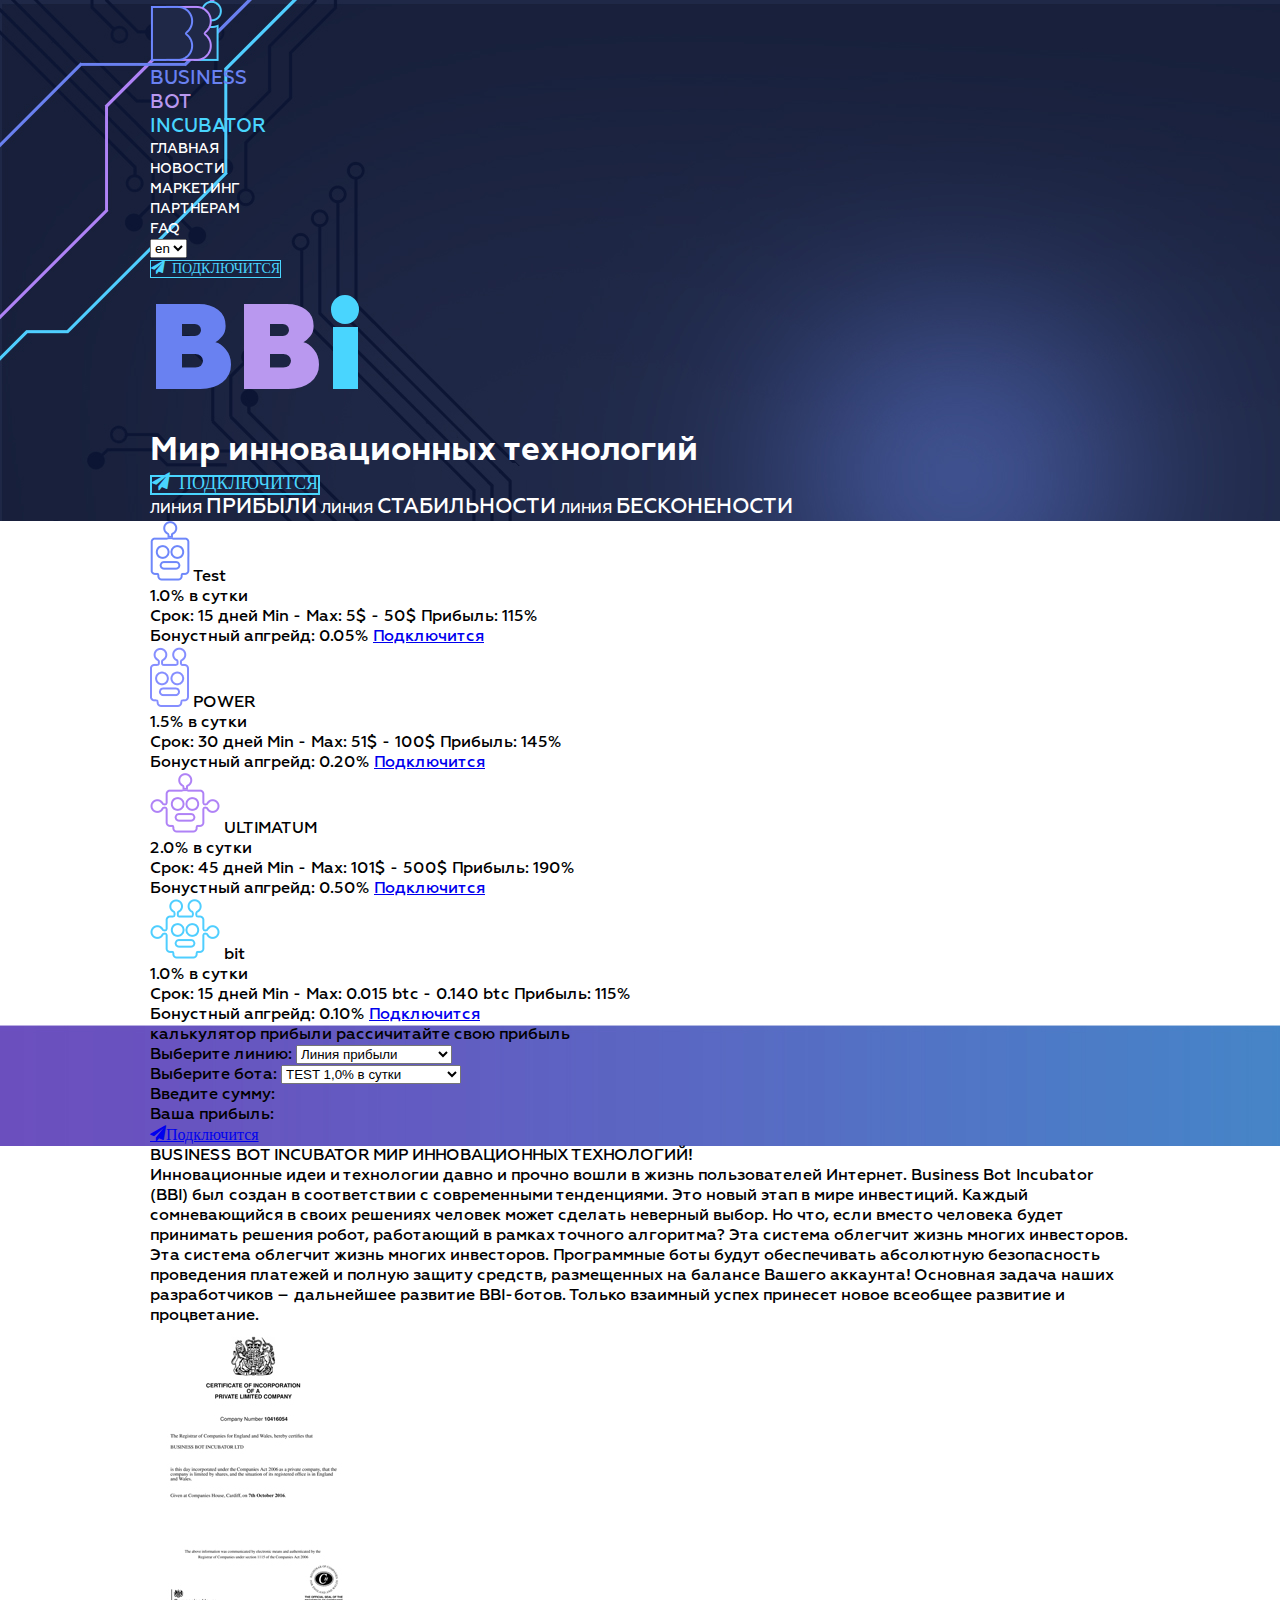
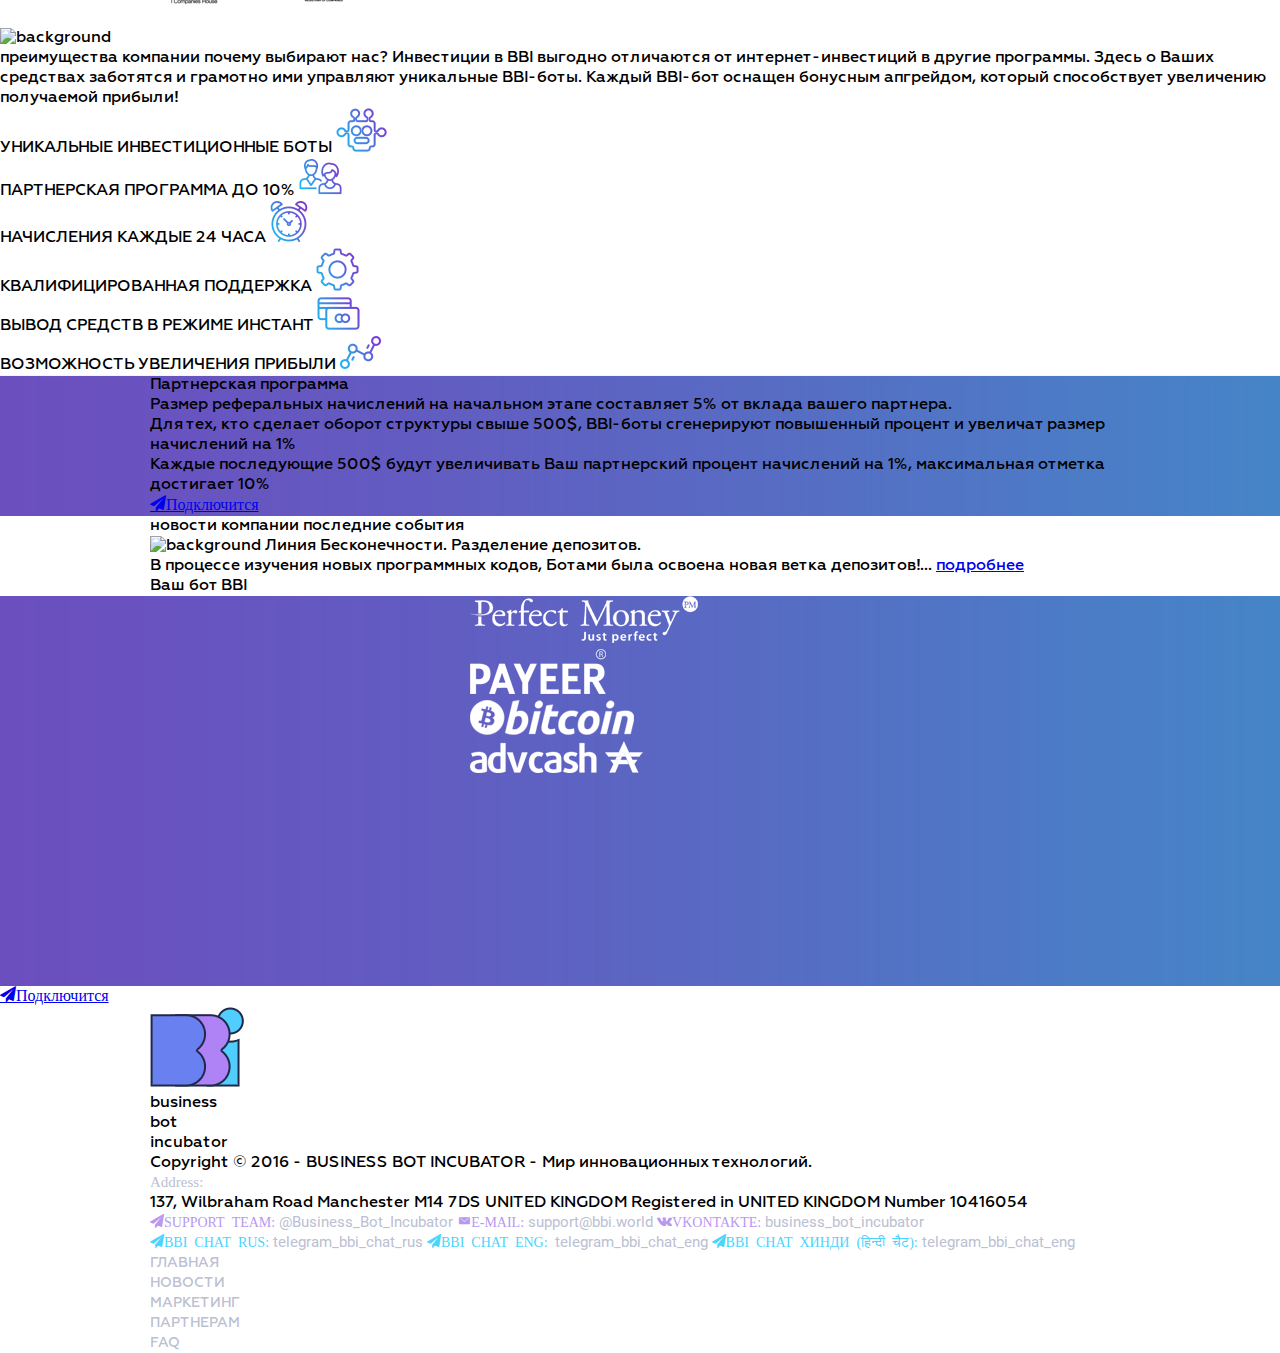
==== commit 4d3462ed: "Исправлены ошибки" ====
--- a/main.html
+++ b/main.html
@@ -8,18 +8,8 @@
     <link rel="stylesheet" href="css/style.css">
 </head>
 <body>
-<header class="headerBackground" style="background-image: url(img/jpg/backgroundHeader.jpg)">
-    <!--фоновая картинка для хэдера,
-    она не входит в контейнер,
-    т.к выходит за его границы-->
-    <!--контейнер для хэдера-->
-    <div class="container">
-        <div class="banner">
-
-        </div>
-        <!--т.к у нас своеобразный хэдер,
-        то я решил контейнер хэдера разбить
-         на 3 части - вот верхняя-->
+<header style="background-image: url(img/jpg/backgroundHeader.jpg)">
+    <div class="container">
         <div class="headerTop">
             <!--ЛОГОТИП-->
             <div class="logo">
@@ -82,10 +72,10 @@
         </div>
     </div>
 </header>
-<div class="container">
-    <div class="content">
-        <!--БЛОК С УСЛУГАМИ (КАРТОЧКАМИ)-->
-        <div class="cards">
+<div class="content">
+    <!--БЛОК С УСЛУГАМИ (КАРТОЧКАМИ)-->
+    <div class="cards">
+        <div class="container">
             <div class="tariffCard1">
                 <div class="testCard">
                     <img src="img/png/icon1.png" alt="icon">
@@ -164,191 +154,198 @@
             </div>
         </div>
     </div>
-    <!--КАЛЬКУЛЯТОР ПРИБЫЛИ-->
-    <div class="container">
-        <div class="calc">
-            <div class="myTarifs">
-                <span>калькулятор прибыли</span>
-                <span>рассичитайте свою прибыль</span>
-                <div class="chooseLine">
-                    <span>Выберите линию:</span>
-                    <select name="chooseLine" id="chooseLine">
-                        <option value="line">Линия прибыли</option>
-                        <option value="line">Линия стабильности</option>
-                        <option value="line">Линия бесконечности</option>
-                    </select>
-                </div>
-                <div class="chooseBot">
-                    <span>Выберите бота:</span>
-                    <select name="chooseBot" id="chooseBot">
-                        <option value="testBot">TEST 1,0% в сутки</option>
-                        <option value="powerBot">POWER 1,5% в сутки</option>
-                        <option value="ultimatunBot">ULTIMATUM 2,0% в сутки</option>
-                        <option value="ditBot">BIT 1,0% в сутки</option>
-                    </select>
-                </div>
-            </div>
-            <div class="calcDep">
-                <span>Введите сумму:</span>
-                <div></div>
-                <div></div>
-            </div>
-            <div class="resOut">
-                <span>Ваша прибыль:</span>
-                <div></div>
-            </div>
-            <a href="#" class="connect"><span class="icon-paper-plane">Подключится</span></a>
-        </div>
-        <!--Информация о BBI-->
-        <div class="about">
-            <span>BUSINESS BOT INCUBATOR</span>
-            <span>МИР ИННОВАЦИОННЫХ ТЕХНОЛОГИЙ!</span>
-            <div class="aboutLeft">
-                <p>Инновационные идеи и технологии давно и прочно вошли в жизнь пользователей Интернет. <span>Business Bot
+</div>
+<!--КАЛЬКУЛЯТОР ПРИБЫЛИ-->
+<div class="calc" style="background-image: url(img/jpg/calcBg.jpg)">
+    <div class="container">
+        <div class="myTarifs">
+            <span>калькулятор прибыли</span>
+            <span>рассичитайте свою прибыль</span>
+            <div class="chooseLine">
+                <span>Выберите линию:</span>
+                <select name="chooseLine" id="chooseLine">
+                    <option value="line">Линия прибыли</option>
+                    <option value="line">Линия стабильности</option>
+                    <option value="line">Линия бесконечности</option>
+                </select>
+            </div>
+            <div class="chooseBot">
+                <span>Выберите бота:</span>
+                <select name="chooseBot" id="chooseBot">
+                    <option value="testBot">TEST 1,0% в сутки</option>
+                    <option value="powerBot">POWER 1,5% в сутки</option>
+                    <option value="ultimatunBot">ULTIMATUM 2,0% в сутки</option>
+                    <option value="ditBot">BIT 1,0% в сутки</option>
+                </select>
+            </div>
+        </div>
+        <div class="calcDep">
+            <span>Введите сумму:</span>
+            <div></div>
+            <div></div>
+        </div>
+        <div class="resOut">
+            <span>Ваша прибыль:</span>
+            <div></div>
+        </div>
+        <a href="#" class="connect"><span class="icon-paper-plane">Подключится</span></a>
+    </div>
+</div>
+<!--Информация о BBI-->
+<div class="about">
+    <div class="container">
+        <span>BUSINESS BOT INCUBATOR</span>
+        <span>МИР ИННОВАЦИОННЫХ ТЕХНОЛОГИЙ!</span>
+        <div class="aboutLeft">
+            <p>Инновационные идеи и технологии давно и прочно вошли в жизнь пользователей Интернет. <span>Business Bot
                     Incubator (BBI)</span> был создан в соответствии с современными тенденциями. Это новый этап в мире
-                    инвестиций. Каждый сомневающийся в своих решениях человек может сделать неверный выбор. Но что, если
-                    вместо человека будет принимать решения робот, работающий в рамках точного алгоритма?
-                    Эта система облегчит жизнь многих инвесторов. </p>
-            </div>
-            <div class="aboutRight">
-                <p>Эта система облегчит жизнь многих инвесторов. Программные боты будут обеспечивать абсолютную
-                    безопасность проведения платежей и полную защиту средств, размещенных на балансе Вашего аккаунта!
-                    <span>Основная задача наших разработчиков – дальнейшее развитие BBI-ботов.</span> Только взаимный
-                    успех принесет
-                    новое всеобщее развитие и процветание.</p>
-            </div>
-            <div class="license">
-                <img src="img/jpg/license.jpg" alt="license">
-            </div>
-        </div>
-        <!--Приемущества BBI-->
-        <div class="advantages">
-            <img src="" alt="background">
-            <div class="advTitle">
-                <span>преимущества компании</span>
-                <span>почему выбирают нас?</span>
-                <span>Инвестиции в BBI выгодно отличаются от интернет-инвестиций в другие программы. </span>
-                <span>Здесь о Ваших средствах заботятся и грамотно ими управляют уникальные BBI-боты. Каждый BBI-бот оснащен бонусным апгрейдом, который способствует увеличению получаемой прибыли!</span>
-            </div>
-            <!--блоки с картинками приемуществ-->
-            <div class="advIcon">
-                <span>УНИКАЛЬНЫЕ ИНВЕСТИЦИОННЫЕ БОТЫ</span>
-                <img src="img/png/advIcon1.png" alt="icon">
-            </div>
-            <div class="advIcon">
-                <span>ПАРТНЕРСКАЯ ПРОГРАММА ДО 10%</span>
-                <img src="img/png/advIcon2.png" alt="icon">
-            </div>
-            <div class="advIcon">
-                <span>НАЧИСЛЕНИЯ КАЖДЫЕ 24 ЧАСА</span>
-                <img src="img/png/advIcon3.png" alt="icon">
-            </div>
-            <div class="advIcon">
-                <span>КВАЛИФИЦИРОВАННАЯ ПОДДЕРЖКА</span>
-                <img src="img/png/advIcon4.png" alt="icon">
-            </div>
-            <div class="advIcon">
-                <span>ВЫВОД СРЕДСТВ В РЕЖИМЕ ИНСТАНТ</span>
-                <img src="img/png/advIcon5.png" alt="icon">
-            </div>
-            <div class="advIcon">
-                <span>ВОЗМОЖНОСТЬ УВЕЛИЧЕНИЯ ПРИБЫЛИ</span>
-                <img src="img/png/advIcon6.png" alt="icon">
-            </div>
-        </div>
-    </div>
-    <!--Партнерская программа-->
-    <div class="container">
-        <div class="program">
-            <div class="plan">
-                <span>Партнерская программа</span>
-                <div class="percent">
-                    <span>Размер реферальных начислений на начальном этапе составляет </span>
-                    <span class="percentNumber">5%</span>
-                    <span>от вклада вашего партнера.</span>
-                </div>
-                <div class="percent">
-                    <span>Для тех, кто сделает оборот структуры свыше 500$, BBI-боты сгенерируют повышенный процент и увеличат размер начислений на</span>
-                    <span class="percentNumber">1%</span>
-                </div>
-                <div class="percent">
-                    <span>Каждые последующие 500$ будут увеличивать Ваш партнерский процент начислений на 1%, максимальная отметка достигает </span>
-                    <span class="percentNumber">10%</span>
-                </div>
-                <a href="#" class="connect icon-paper-plane"><span>Подключится</span></a>
-            </div>
-        </div>
-    </div>
-    <!--НОВОСТИ-->
-    <div class="container">
-        <div class="news">
-            <span>новости компании</span>
-            <span>последние события</span>
-            <div class="articles">
-                <div class="articlesBanner">
-                    <img src="" alt="background">
-                    <span>Линия Бесконечности. Разделение депозитов.</span>
-                    <p>
-                        В процессе изучения новых программных кодов, Ботами была освоена новая ветка депозитов!...
-                        <a href="#">подробнее</a>
-                    </p>
-                    <span>Ваш бот BBI</span>
-                </div>
-                <!--ТРУДНОСТИ С ЭТИМ БЛОКОМ-->
+                инвестиций. Каждый сомневающийся в своих решениях человек может сделать неверный выбор. Но что, если
+                вместо человека будет принимать решения робот, работающий в рамках точного алгоритма?
+                Эта система облегчит жизнь многих инвесторов. </p>
+        </div>
+        <div class="aboutRight">
+            <p>Эта система облегчит жизнь многих инвесторов. Программные боты будут обеспечивать абсолютную
+                безопасность проведения платежей и полную защиту средств, размещенных на балансе Вашего аккаунта!
+                <span>Основная задача наших разработчиков – дальнейшее развитие BBI-ботов.</span> Только взаимный
+                успех принесет
+                новое всеобщее развитие и процветание.</p>
+        </div>
+        <div class="license">
+            <img src="img/jpg/license.jpg" alt="license">
+        </div>
+    </div>
+</div>
+<!--Приемущества BBI-->
+<div class="advantages">
+    <div class="continer">
+        <img src="" alt="background">
+        <div class="advTitle">
+            <span>преимущества компании</span>
+            <span>почему выбирают нас?</span>
+            <span>Инвестиции в BBI выгодно отличаются от интернет-инвестиций в другие программы. </span>
+            <span>Здесь о Ваших средствах заботятся и грамотно ими управляют уникальные BBI-боты. Каждый BBI-бот оснащен бонусным апгрейдом, который способствует увеличению получаемой прибыли!</span>
+        </div>
+        <!--блоки с картинками приемуществ-->
+        <div class="advIcon">
+            <span>УНИКАЛЬНЫЕ ИНВЕСТИЦИОННЫЕ БОТЫ</span>
+            <img src="img/png/advIcon1.png" alt="icon">
+        </div>
+        <div class="advIcon">
+            <span>ПАРТНЕРСКАЯ ПРОГРАММА ДО 10%</span>
+            <img src="img/png/advIcon2.png" alt="icon">
+        </div>
+        <div class="advIcon">
+            <span>НАЧИСЛЕНИЯ КАЖДЫЕ 24 ЧАСА</span>
+            <img src="img/png/advIcon3.png" alt="icon">
+        </div>
+        <div class="advIcon">
+            <span>КВАЛИФИЦИРОВАННАЯ ПОДДЕРЖКА</span>
+            <img src="img/png/advIcon4.png" alt="icon">
+        </div>
+        <div class="advIcon">
+            <span>ВЫВОД СРЕДСТВ В РЕЖИМЕ ИНСТАНТ</span>
+            <img src="img/png/advIcon5.png" alt="icon">
+        </div>
+        <div class="advIcon">
+            <span>ВОЗМОЖНОСТЬ УВЕЛИЧЕНИЯ ПРИБЫЛИ</span>
+            <img src="img/png/advIcon6.png" alt="icon">
+        </div>
+    </div>
+</div>
+<!--Партнерская программа-->
+<div class="program" style="background-image: url(img/jpg/progBg.jpg)">
+    <div class="container">
+        <div class="plan">
+            <span>Партнерская программа</span>
+            <div class="percent">
+                <span>Размер реферальных начислений на начальном этапе составляет </span>
+                <span class="percentNumber">5%</span>
+                <span>от вклада вашего партнера.</span>
+            </div>
+            <div class="percent">
+                <span>Для тех, кто сделает оборот структуры свыше 500$, BBI-боты сгенерируют повышенный процент и увеличат размер начислений на</span>
+                <span class="percentNumber">1%</span>
+            </div>
+            <div class="percent">
+                <span>Каждые последующие 500$ будут увеличивать Ваш партнерский процент начислений на 1%, максимальная отметка достигает </span>
+                <span class="percentNumber">10%</span>
+            </div>
+            <a href="#" class="connect icon-paper-plane"><span>Подключится</span></a>
+        </div>
+    </div>
+</div>
+<!--НОВОСТИ-->
+<div class="news">
+    <div class="container">
+        <span>новости компании</span>
+        <span>последние события</span>
+        <div class="articles">
+            <div class="articlesBanner">
+                <img src="" alt="background">
+                <span>Линия Бесконечности. Разделение депозитов.</span>
+                <p>
+                    В процессе изучения новых программных кодов, Ботами была освоена новая ветка депозитов!...
+                    <a href="#">подробнее</a>
+                </p>
+                <span>Ваш бот BBI</span>
+            </div>
+            <!--ТРУДНОСТИ С ЭТИМ БЛОКОМ-->
+            <div>
                 <div>
-                    <div>
-                        <span></span>
-                        <span></span>
-                        <p><a href="#"></a></p>
-                    </div>
-                    <div>
-                        <span></span>
-                        <span></span>
-                        <p><a href="#"></a></p>
-                    </div>
-                    <div>
-                        <span></span>
-                        <span></span>
-                        <p><a href="#"></a></p>
-                    </div>
-                </div>
-                <a href="#"></a>
-            </div>
-        </div>
+                    <span></span>
+                    <span></span>
+                    <p><a href="#"></a></p>
+                </div>
+                <div>
+                    <span></span>
+                    <span></span>
+                    <p><a href="#"></a></p>
+                </div>
+                <div>
+                    <span></span>
+                    <span></span>
+                    <p><a href="#"></a></p>
+                </div>
+            </div>
+            <a href="#"></a>
+        </div>
+    </div>
+</div>
+
+<div class="partners" style="background-image: url(img/jpg/background2.jpg)">
+    <div class="container">
+        <ul class="payments">
+            <li>
+                <a href="#">
+                    <img src="img/png/partner1.png" alt="icon">
+                </a>
+            </li>
+            <li>
+                <a href="#">
+                    <img src="img/png/partner2.png" alt="icon">
+                </a>
+            </li>
+            <li>
+                <a href="#">
+                    <img src="img/png/partner3.png" alt="icon">
+                </a>
+            </li>
+            <li>
+                <a href="#">
+                    <img src="img/png/partner4.png" alt="icon">
+                </a>
+            </li>
+        </ul>
+    </div>
+</div>
+
+
+<footer>
+    <!--Кнопка отдельно в контейнере-->
+    <a href="#" class="connect"><span class="icon-paper-plane">Подключится</span></a>
+    <!--футер разбиваю на 2 части-->
+    <div class="footerTop">
         <div class="container">
-            <div class="partners" style="background-image: url(img/jpg/background2.jpg)">
-                <ul class="payments">
-                    <li>
-                        <a href="#">
-                            <img src="img/png/partner1.png" alt="icon">
-                        </a>
-                    </li>
-                    <li>
-                        <a href="#">
-                            <img src="img/png/partner2.png" alt="icon">
-                        </a>
-                    </li>
-                    <li>
-                        <a href="#">
-                            <img src="img/png/partner3.png" alt="icon">
-                        </a>
-                    </li>
-                    <li>
-                        <a href="#">
-                            <img src="img/png/partner4.png" alt="icon">
-                        </a>
-                    </li>
-                </ul>
-            </div>
-        </div>
-    </div>
-</div>
-<footer>
-    <div class="container">
-        <!--Кнопка отдельно в контейнере-->
-        <a href="#" class="connect"><span class="icon-paper-plane">Подключится</span></a>
-        <!--футер разбиваю на 2 части-->
-        <div class="footerTop">
             <div class="contactInfo">
                 <img src="img/png/logo2.png">
                 <div class="abbreviation">
@@ -386,8 +383,10 @@
                 <a href="#">telegram_bbi_chat_eng</a>
             </div>
         </div>
-        <!--вторая часть футера-->
-        <div class="footerBottom">
+    </div>
+    <!--вторая часть футера-->
+    <div class="footerBottom">
+        <div class="container">
             <ul>
                 <li><a href="#">ГЛАВНАЯ</a></li>
                 <li><a href="#">НОВОСТИ</a></li>
--- a/css/style.css
+++ b/css/style.css
@@ -1,24 +1,449 @@
-* {
-    box-sizing: border-box;
-}
-
-body {
-    margin: 0 auto;
-    font-family: "Open Sans";
-}
-
-h1, h2, h3, h4, h5, h6, p {
-    margin: 0;
-}
-
-ul {
-    margin: 0;
-    padding: 0;
-    list-style-type: none;
-}
-
-.container {
-    width: 1010px;
-    margin: 0 auto;
-    padding: 0 15px;
+* {
+    box-sizing: border-box;
+}
+
+body {
+    margin: 0 auto;
+    font-family: "Geometria";
+}
+
+h1, h2, h3, h4, h5, h6, p {
+    margin: 0;
+}
+
+ul {
+    margin: 0;
+    padding: 0;
+    list-style-type: none;
+}
+
+.container {
+    width: 1010px;
+    margin: 0 auto;
+    padding: 0 15px;
+}
+
+header .headerBackground {
+    width: 1920px;
+    height: 1040px;
+    background-size: cover;
+    background-repeat: no-repeat;
+    background-position: center;
+}
+
+/*СТИЛИ ДЛЯ НАДПИСИ ОКОЛО ЛОГОТИПА*/
+.headerTop .abbreviation ul li:first-child {
+    font-size: 19px;
+    text-transform: uppercase;
+    color: #6981f1;
+}
+
+.headerTop .abbreviation ul li:nth-child(2) {
+    font-size: 19px;
+    text-transform: uppercase;
+    color: #b998ef;
+}
+
+.headerTop .abbreviation ul li:last-child {
+    font-size: 19px;
+    text-transform: uppercase;
+    color: #49d5fe;
+}
+
+/*СТИЛИ ДЛЯ МЕНЮ*/
+.headerTop .navigation .menu li a {
+    font-size: 14px;
+    color: #ffffff;
+    text-decoration: none;
+    text-transform: uppercase;
+}
+
+/*СТИЛИ ДЛЯ КНОПКИ ПОДКЛЮЧИТСЯ В ШАПКE СВЕРХУ СПРАВА*/
+header .headerTop .right a {
+    text-decoration: none;
+    border: 1px solid #49d5fe;
+}
+
+header .headerTop .right span {
+    font-size: 14px;
+    text-transform: uppercase;
+    color: #49d5fe;
+}
+
+/*СТИЛИ ДЛЯ ЦЕНТРАЛЬНОЙ ЧАСТИ ХЭДЕРА*/
+header .container .headerCenter .bbi span:first-child {
+    font-size: 120px;
+    color: #6981f1;
+    font-weight: 900;
+}
+
+header .container .headerCenter .bbi span:nth-child(2) {
+    font-size: 120px;
+    color: #b998ef;
+    font-weight: 900;
+}
+
+header .container .headerCenter .bbi .lastLetter {
+    font-size: 120px;
+    color: #49d5fe;
+    font-weight: 900;
+}
+
+header .container .headerCenter h1 {
+    font-size: 33px;
+    color: #ffffff;
+    font-weight: bold;
+}
+
+/*СТИЛИ ДЛЯ КНОПКИ ПОДКЛЮЧИТСЯ В ШАПКE ПО ЦЕНТРУ*/
+
+header .headerCenter a {
+    text-decoration: none;
+    border: 2px solid #49d5fe;
+}
+
+header .headerCenter span.icon-paper-plane {
+    font-size: 18px;
+    text-transform: uppercase;
+    color: #49d5fe;
+}
+
+/*СТИЛИ ДЛЯ НИЗА ХЕДЕРА*/
+header .headerBottom a span:nth-child(odd) {
+    font-size: 14px;
+    text-transform: uppercase;
+    color: #ffffff;
+}
+
+header .headerBottom a span:nth-child(even) {
+    font-size: 21px;
+    text-transform: uppercase;
+    color: #ffffff;
+}
+
+header .headerBottom a:nth-child(odd) {
+    text-decoration: none;
+}
+
+header .headerBottom a:nth-child(even) {
+    text-decoration: none;
+}
+
+/*СТИЛИ ДЛЯ БЛОКА С КАРТОЧКАМИ*/
+
+/*НАЗВАНИЕ КАРТОЧКИ*/
+.container .content .cards .tariffCard1 .testCard span {
+    font-size: 17px;
+    color: #6e87fa;
+    text-transform: uppercase;
+}
+
+.container .content .cards .tariffCard2 .powerCard span {
+    font-size: 17px;
+    color: #858eff;
+    text-transform: uppercase;
+}
+
+.container .content .cards .tariffCard3 .ultimatumCard span {
+    font-size: 17px;
+    color: #af82f6;
+    text-transform: uppercase;
+}
+
+.container .content .cards .tariffCard4 .bitCard span {
+    font-size: 17px;
+    color: #4fceff;
+    text-transform: uppercase;
+}
+
+/*ОСТАЛЬНАЯ ЧАСТЬ КАРТОЧКИ*/
+
+.container .content .cards .cardInfo span:first-child {
+    font-family: Roboto;
+    font-size: 45px;
+    font-weight: bold;
+    color: #1f2847;
+}
+
+.container .content .cards .cardInfo span:last-child {
+    font-family: Roboto;
+    color: #1f2847;
+    font-size: 15px;
+    text-transform: uppercase;
+    font-weight: bold;
+}
+
+.container .content .cards .cardWrap span {
+    font-family: Roboto;
+    font-size: 15px;
+    color: #1f2847;
+}
+
+.container .content .cards .cardWrap .cardConnect span {
+    color: #5a6fcf;
+    font-size: 15px;
+    font-family: "Roboto";
+}
+
+.container .content .cards .cardWrap .cardConnect a {
+    text-decoration: none;
+    font-size: 16px;
+    color: #ffffff;
+    background-color: #637ae2;
+    text-transform: uppercase;
+}
+
+.container .calc .myTarifs span:first-child {
+    font-size: 37px;
+    text-transform: uppercase;
+    font-weight: bold;
+    color: #ffffff;
+}
+
+.container .calc .myTarifs span:last-child {
+    font-size: 14px;
+    text-transform: uppercase;
+    font-weight: bold;
+    color: white;
+}
+
+.container .calc .myTarifs .chooseLine span {
+    font-size: 17px;
+    font-weight: lighter;
+    text-transform: none;
+    font-family: "Roboto";
+}
+
+.container .calc .myTarifs .chooseBot span {
+    font-size: 17px;
+    font-weight: lighter;
+    text-transform: none;
+    font-family: "Roboto";
+}
+
+.container .calc .calcDep span {
+    font-family: "Roboto";
+    font-size: 17px;
+    font-weight: lighter;
+}
+
+.container .about span:first-child {
+    font-size: 33px;
+    text-transform: uppercase;
+    color: #1f2847;
+    font-weight: bold;
+}
+
+.container .about span:last-child {
+    font-size: 14px;
+    text-transform: uppercase;
+    color: #1f2847;
+    font-weight: bold;
+}
+
+.container .about .aboutLeft p {
+    font-family: "Roboto";
+    font-size: 17px;
+    color: #1f2847;
+    font-weight: lighter;
+}
+
+.container .about .aboutLeft p span {
+    font-family: "Roboto";
+    font-size: 17px;
+    color: #1f2847;
+    font-weight: bold;
+    text-transform: none;
+}
+
+.container .about .aboutRight p {
+    font-family: "Roboto";
+    font-size: 17px;
+    color: #1f2847;
+    font-weight: lighter;
+}
+
+.container .about .aboutRight p span {
+    font-family: "Roboto";
+    font-size: 17px;
+    color: #1f2847;
+    font-weight: bold;
+    text-transform: none;
+}
+
+.container .advantages .advTitle span:first-child {
+    font-size: 33px;
+    text-transform: uppercase;
+    color: #1f2847;
+    font-weight: bold;
+}
+
+.container .advantages .advTitle span:nth-child(2) {
+    font-family: "Roboto";
+    font-size: 14px;
+    text-transform: uppercase;
+    color: #1f2847;
+    font-weight: bold;
+}
+
+.container .advantages .advTitle span:nth-child(3) {
+    font-family: "Roboto";
+    font-size: 21px;
+    color: #1f2847;
+    font-weight: normal;
+}
+
+.container .advantages .advTitle span:last-child {
+    font-family: "Roboto";
+    font-size: 17px;
+    color: #1f2847;
+    font-weight: lighter;
+}
+
+.container .advantages .advIcon span {
+    font-family: "Roboto";
+    font-size: 15px;
+    font-weight: bold;
+    color: #1f2847;
+}
+
+.container .program .plan span {
+    font-size: 33px;
+    font-weight: bold;
+    text-transform: uppercase;
+    color: #ffffff;
+}
+
+.container .program .plan .percent span {
+    font-family: "Roboto";
+    font-size: 15px;
+    font-weight: normal;
+    text-transform: none;
+}
+
+.container .program .plan .percent span.percentNumber {
+    font-size: 33px;
+    font-weight: bold;
+    text-transform: uppercase;
+}
+
+.container .program .plan a.connect {
+    text-decoration: none;
+}
+
+.container .program .plan span {
+    font-size: 21px;
+    font-weight: bold;
+}
+
+.container .news span {
+    font-size: 33px;
+    font-weight: bold;
+    text-transform: uppercase;
+    color: #1f2847;
+}
+
+.container .news span:nth-child(2) {
+    font-size: 14px;
+    font-weight: bold;
+    text-transform: uppercase;
+    color: #1f2847;
+}
+
+.container .news .articles .articlesBanner span:first-child {
+    font-family: "Roboto";
+    font-size: 17px;
+    text-transform: uppercase;
+    color: #ffffff;
+}
+
+.container .news .articles .articlesBanner p {
+    font-family: "Roboto";
+    font-size: 15px;
+    color: #ced9e1;
+    font-weight: normal;
+}
+
+.container .news .articles .articlesBanner span:last-child {
+    font-family: "Roboto";
+    font-size: 13px;
+    color: #ced9e1;
+    text-transform: none;
+    font-weight: normal;
+}
+
+.partners {
+    width: 1920px;
+    height: 390px;
+    background-size: cover;
+    background-repeat: no-repeat;
+    background-position: center;
+}
+
+footer .container .footerTop .contactInfo .abbreviation ul li:first-child {
+    font-size: 17px;
+    text-transform: uppercase;
+    color: #6981f1;
+}
+
+footer .container .footerTop .contactInfo .abbreviation ul li:nth-child(2) {
+    font-size: 17px;
+    text-transform: uppercase;
+    color: #b998ef;
+}
+
+footer .container .footerTop .contactInfo .abbreviation ul li:last-child {
+    font-size: 17px;
+    text-transform: uppercase;
+    color: #49d5fe;
+}
+
+footer .container .footerTop .contactInfo p {
+    font-family: "Roboto";
+    font-size: 15px;
+    text-transform: none;
+    color: #bbc0d2;
+}
+
+footer .container .footerTop .contactInfo span {
+    font-family: "Roboto";
+    text-transform: uppercase;
+    color: #6981f1;
+    font-size: 14px;
+    font-weight: bold;
+}
+
+footer .container .contactInfo span {
+    font-family: "Roboto";
+    font-size: 15px;
+    text-transform: none;
+    color: #bbc0d2;
+}
+
+.footerTop .contactInfo2 span {
+    font-family: "Roboto";
+    text-transform: uppercase;
+    font-size: 14px;
+    color: #b998ef;
+}
+
+.footerTop .contactInfo3 span {
+    font-family: "Roboto";
+    text-transform: uppercase;
+    font-size: 14px;
+    color: #49d5fe;
+}
+
+.footerTop a {
+    font-family: "Roboto";
+    text-decoration: none;
+    font-size: 15px;
+    color: #bbc0d2;
+}
+
+.footerBottom a {
+    text-decoration: none;
+    font-size: 14px;
+    text-transform: uppercase;
+    color: #bbc0d2;
 }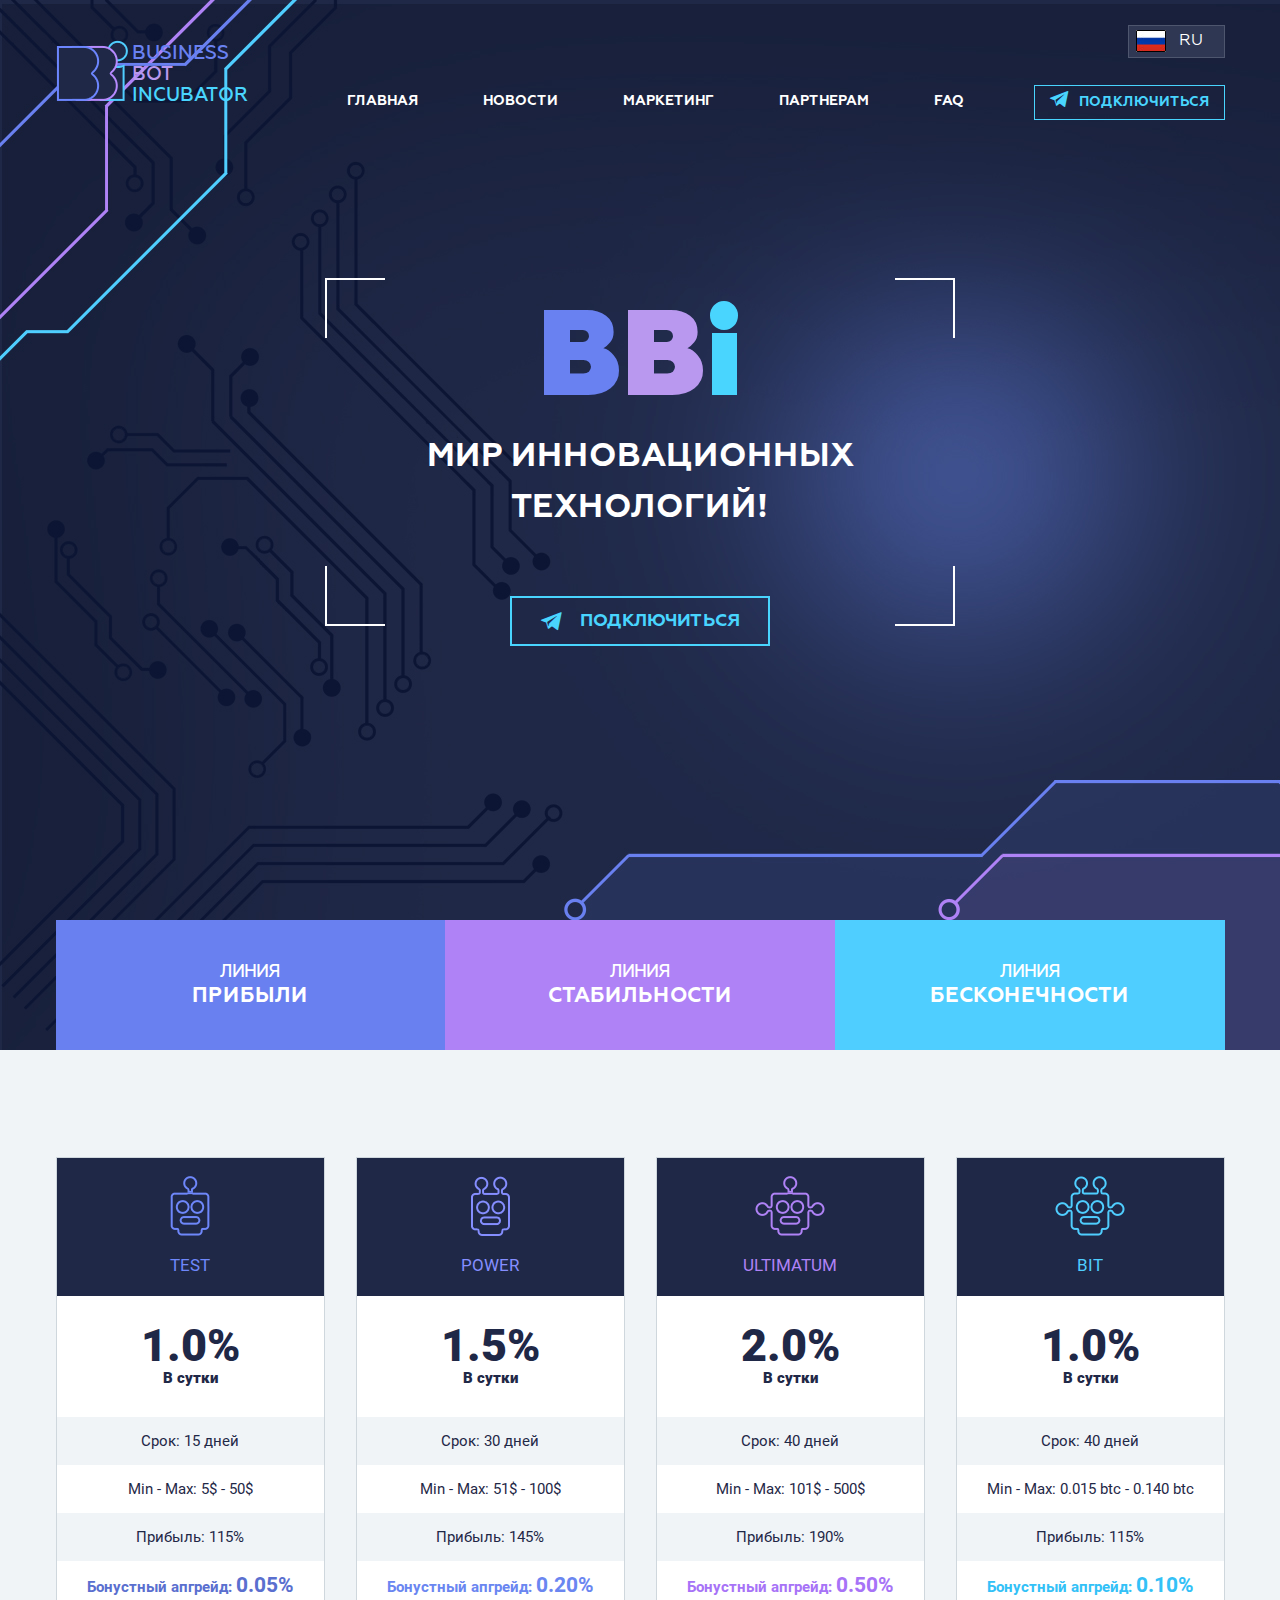
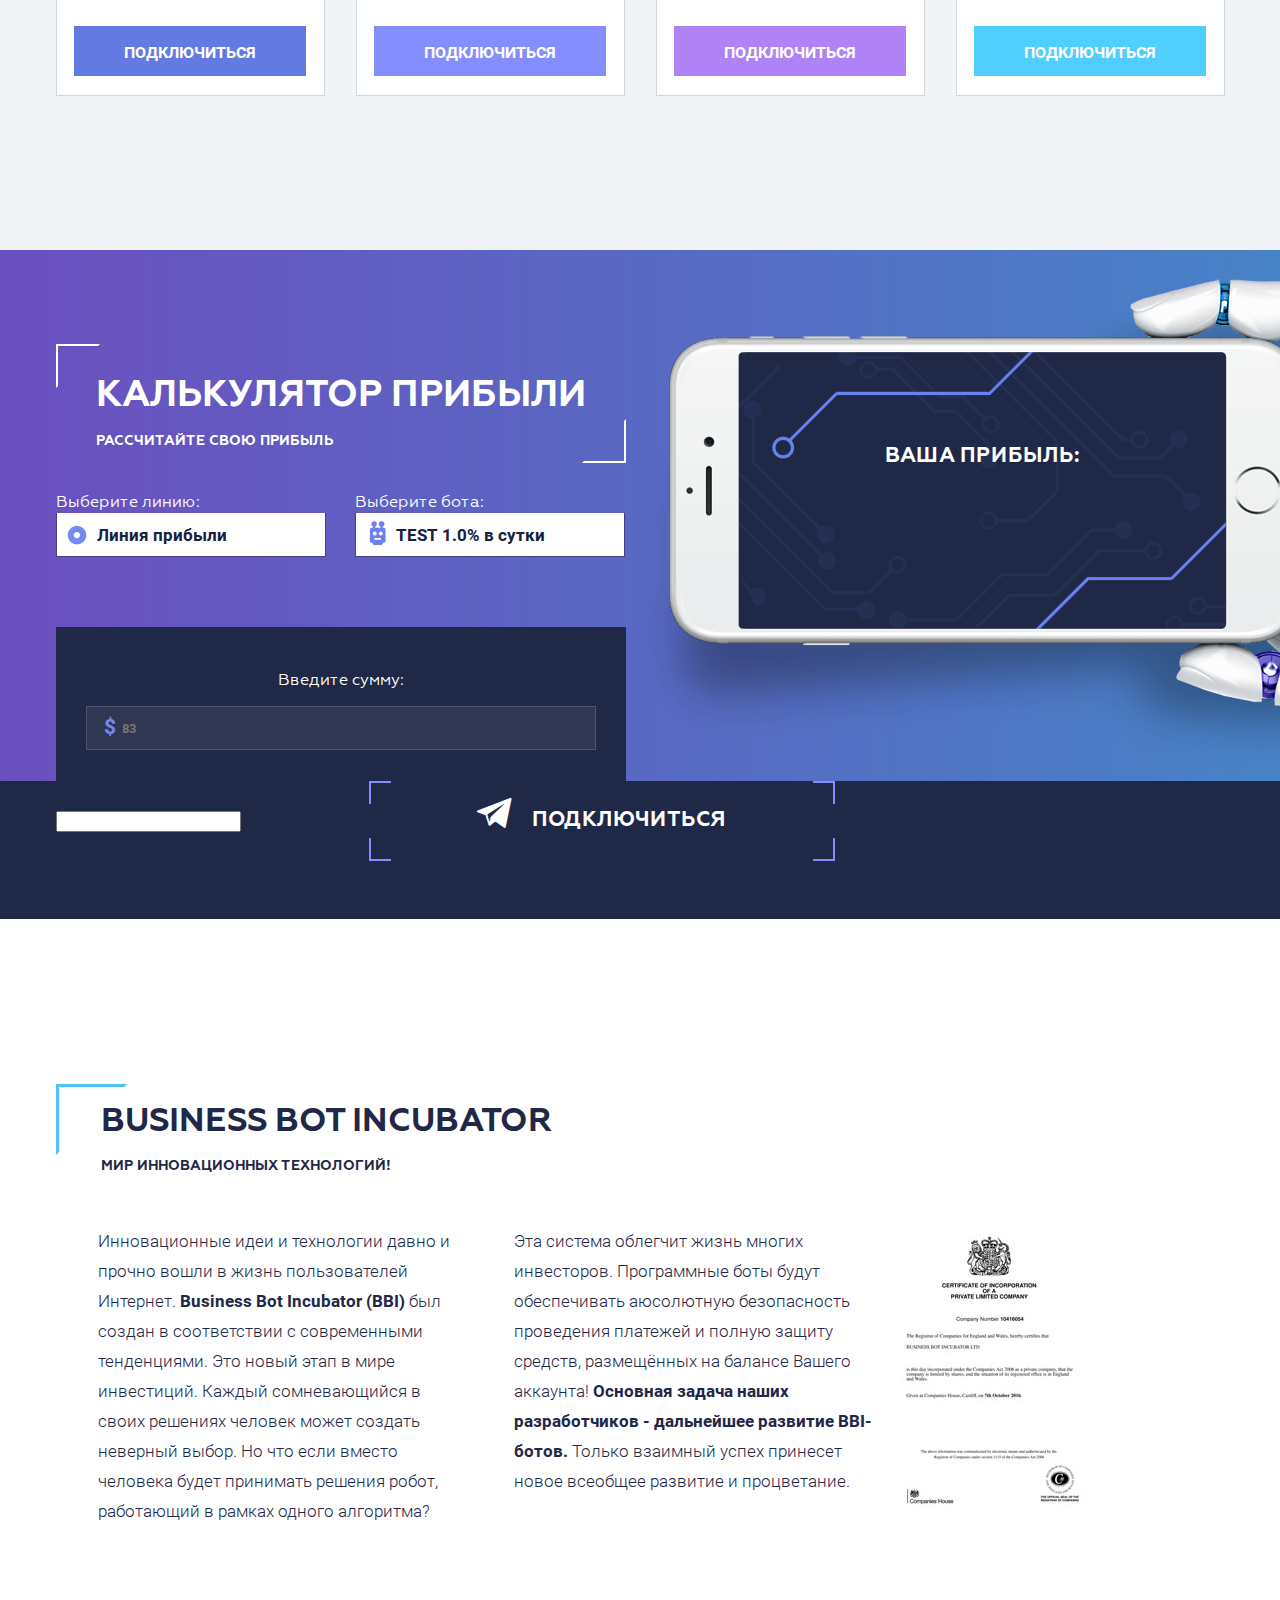
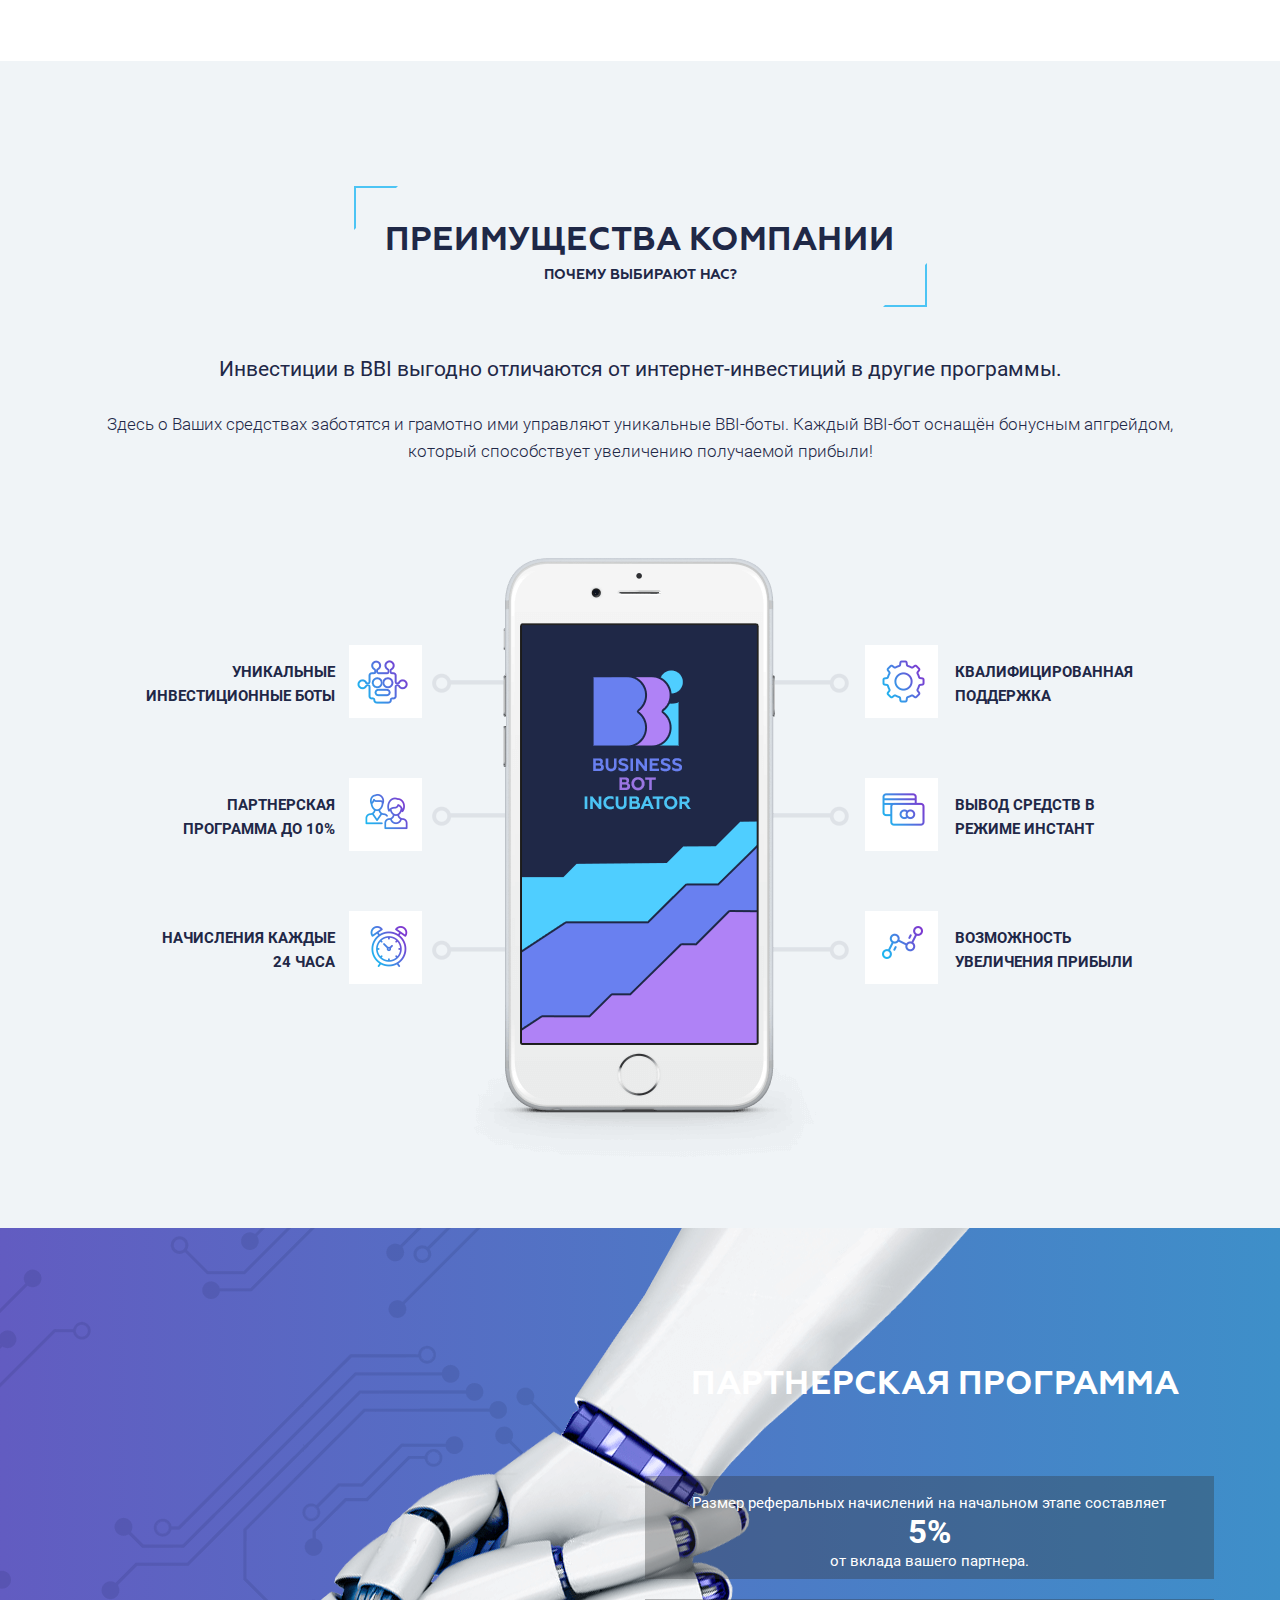
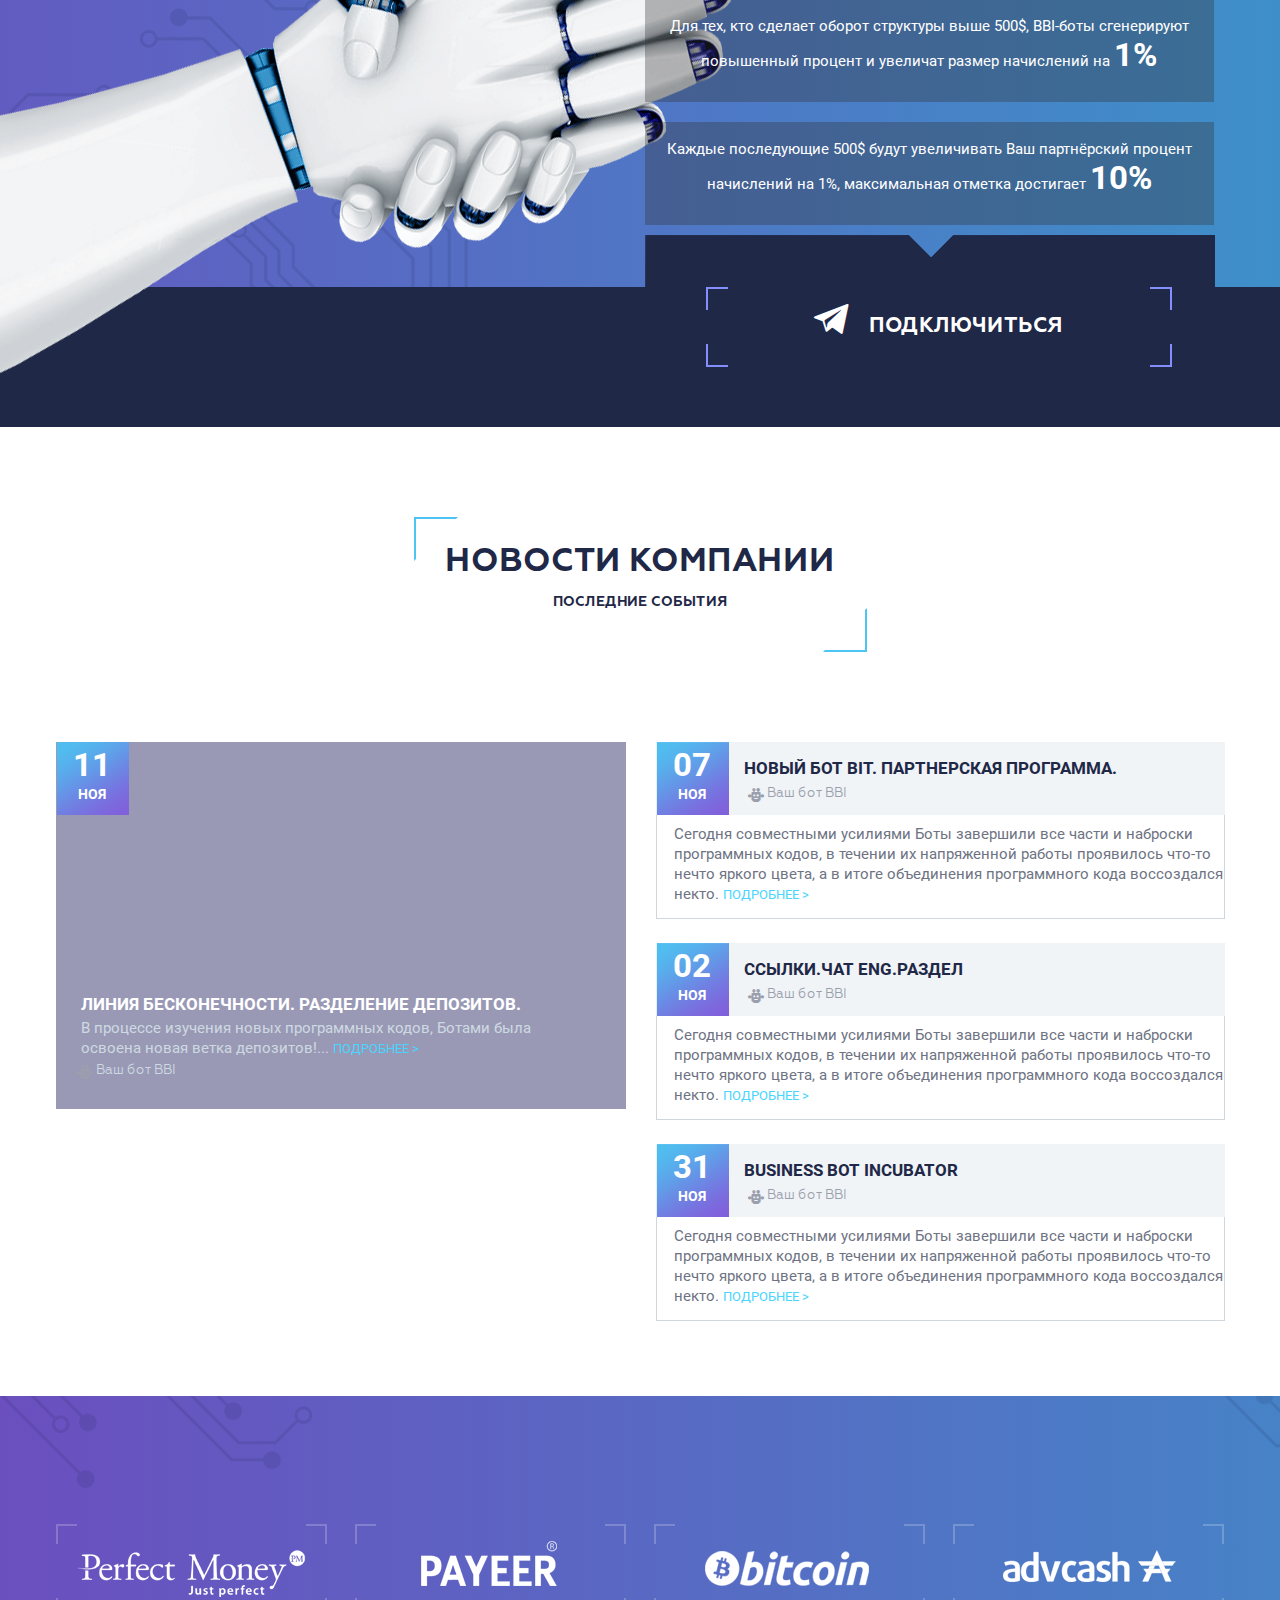
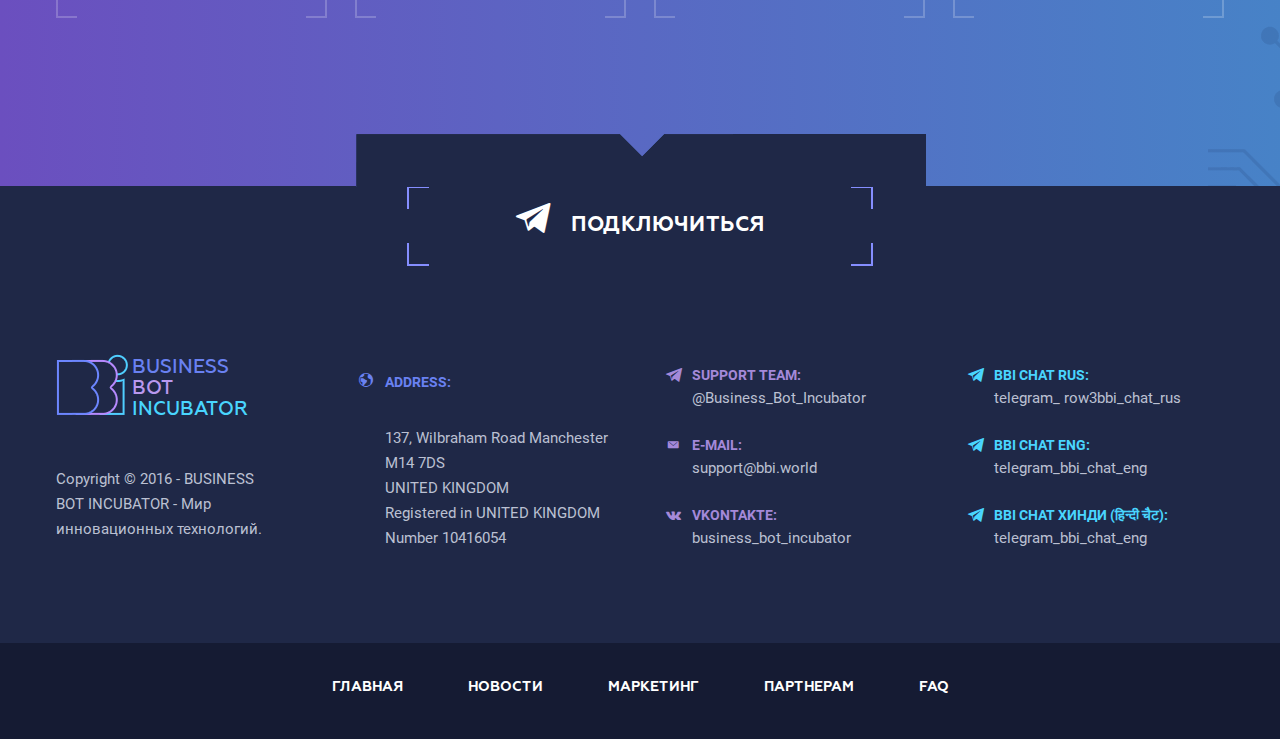
==== commit 9a898263: "Add files via upload" ====
--- a/main.html
+++ b/main.html
@@ -1,398 +1,426 @@
 <!DOCTYPE html>
-<html lang="en" xmlns:.icon-paper-plane="http://www.w3.org/1999/xhtml">
+<html lang="ru">
 <head>
     <meta charset="UTF-8">
     <title>BBI</title>
-    <link rel="stylesheet" href="Fonts/stylesheet.css">
-    <link rel="stylesheet" href="Fonts/icomoon/style.css">
+    <link rel="stylesheet" href="fonts/stylesheet.css">
+    <link rel="stylesheet" href="fonts/icomoon/style.css">
     <link rel="stylesheet" href="css/style.css">
 </head>
 <body>
-<header style="background-image: url(img/jpg/backgroundHeader.jpg)">
-    <div class="container">
-        <div class="headerTop">
-            <!--ЛОГОТИП-->
-            <div class="logo">
-                <a href="#">
-                    <img src="img/png/logo1.png" alt="logo">
-                </a>
-            </div>
-            <div class="abbreviation">
+<div class="mainWrap" style="background-image: url(img/jpg/backgroundHeader.jpg)">
+    <header>
+        <div class="container">
+            <div class="headerTop">
+                <div class="logo invisLink">
+                    <img src="img/png/logo11.png" alt="">
+                    <div class="logoName">
+                        <span>BUSINESS<br></span><span>BOT<br></span><span>INCUBATOR</span>
+                    </div>
+                    <a href="main.html">Главная</a>
+                </div>
+                <ul class="menu">
+                    <li><a href="main.html">Главная</a></li>
+                    <li><a href="news.html">Новости</a></li>
+                    <li><a href="marketing.html">Маркетинг</a></li>
+                    <li><a href="partners.html">Партнерам</a></li>
+                    <li><a href="faq.html">FAQ</a></li>
+                </ul>
+                <div class="languages">
+                    <div class="lang">
+                        <div class="langItem ruLang"><a>RU</a></div>
+                    </div>
+                    <div class="connect">
+                        <span class="icon-telegram"></span><a href="#">Подключиться</a>
+                    </div>
+                </div>
+            </div>
+            <div class="banner">
+                <div class="bannerWrap">
+                    <div class="siteName"><span>B</span><span>B</span><span>i</span></div>
+                    <h1>Мир инновационных<br><span>технологий!</span></h1>
+                    <div class="connect">
+                        <span class="icon-telegram"></span><a href="#">Подключиться</a>
+                    </div>
+                </div>
+            </div>
+        </div>
+    </header>
+    <div class="content">
+        <div class="rates">
+            <div class="container">
+                <ul class="lineItems">
+                    <li class="line">
+                        <a href="#"><span class="firstWord">Линия</span>
+                            <span class="secondWord">Прибыли</span></a>
+                    </li>
+                    <li class="line">
+                        <a href="#"><span class="firstWord">Линия</span>
+                            <span class="secondWord">Стабильности</span></a>
+                    </li>
+                    <li class="line">
+                        <a href="#"><span class="firstWord">Линия</span>
+                            <span class="secondWord">Бесконечности</span></a>
+                    </li>
+                </ul>
+                <div class="cardsWrap">
+                    <div class="card">
+                        <div class="cardHeader">
+                            <span style="background-image: url(img/png/icon1.png)"></span>
+                            <span class="cardName">TEST</span>
+                        </div>
+                        <div class="percent">
+                            <span>1.0%</span>
+                            <span>В сутки</span>
+                        </div>
+                        <div class="itemsContent">
+                            <div><span>Срок: 15 дней</span></div>
+                            <div><span>Min - Max: 5$ - 50$</span></div>
+                            <div><span>Прибыль: 115%</span></div>
+                            <div class="bonus">
+                                <span>Бонустный апгрейд: <span>0.05%</span></span>
+                                <div><a href="">Подключиться</a></div>
+                            </div>
+                        </div>
+                    </div>
+                    <div class="card">
+                        <div class="cardHeader">
+                            <span style="background-image: url(img/png/icon2.png)"></span>
+                            <span class="cardName">POWER</span>
+                        </div>
+                        <div class="percent">
+                            <span>1.5%</span>
+                            <span>В сутки</span>
+                        </div>
+                        <div class="itemsContent">
+                            <div><span>Срок: 30 дней</span></div>
+                            <div><span>Min - Max: 51$ - 100$</span></div>
+                            <div><span>Прибыль: 145%</span></div>
+                            <div class="bonus">
+                                <span>Бонустный апгрейд: <span>0.20%</span></span>
+                                <div><a href="">Подключиться</a></div>
+                            </div>
+                        </div>
+                    </div>
+                    <div class="card">
+                        <div class="cardHeader">
+                            <span style="background-image: url(img/png/icon3.png)"></span>
+                            <span class="cardName">ULTIMATUM</span>
+                        </div>
+                        <div class="percent">
+                            <span>2.0%</span>
+                            <span>В сутки</span>
+                        </div>
+                        <div class="itemsContent">
+                            <div><span>Срок: 40 дней</span></div>
+                            <div><span>Min - Max: 101$ - 500$</span></div>
+                            <div><span>Прибыль: 190%</span></div>
+                            <div class="bonus">
+                                <span>Бонустный апгрейд: <span>0.50%</span></span>
+                                <div><a href="">Подключиться</a></div>
+                            </div>
+                        </div>
+                    </div>
+                    <div class="card">
+                        <div class="cardHeader">
+                            <span style="background-image: url(img/png/icon4.png)"></span>
+                            <span class="cardName">BIT</span>
+                        </div>
+                        <div class="percent">
+                            <span>1.0%</span>
+                            <span>В сутки</span>
+                        </div>
+                        <div class="itemsContent">
+                            <div><span>Срок: 40 дней</span></div>
+                            <div><span>Min - Max: 0.015 btc - 0.140 btc</span></div>
+                            <div><span>Прибыль: 115%</span></div>
+                            <div class="bonus">
+                                <span>Бонустный апгрейд: <span>0.10%</span></span>
+                                <div><a href="">Подключиться</a></div>
+                            </div>
+                        </div>
+                    </div>
+                </div>
+            </div>
+        </div>
+    </div>
+</div>
+<div class="calculator">
+    <div class="calcTop">
+        <div class="container">
+            <div class="calcWrap">
+                <div class="calcTitle">
+                    <h2>Калькулятор прибыли</h2>
+                    <h4>Рассчитайте свою прибыль</h4>
+                </div>
+                <form action="" class="calcLine cfix">
+                    <fieldset>
+                        <span>Выберите линию:</span>
+                        <ul class="linesCalc">
+                            <li>Линия прибыли</li>
+                            <li>Линия стабильности</li>
+                            <li>Линия бесконечности</li>
+                        </ul>
+                    </fieldset>
+                    <fieldset>
+                        <span>Выберите бота:</span>
+                        <ul class="botsCalc">
+                            <li>TEST 1.0% в сутки</li>
+                            <li>POWER 1.5% в сутки</li>
+                            <li>ULTIMATUM 2.0% в сутки</li>
+                            <li>BIT 1.0% в сутки</li>
+                        </ul>
+                    </fieldset>
+                </form>
+            </div>
+            <div class="profit">
+                <h3>Ваша прибыль:</h3>
+                <span></span>
+            </div>
+        </div>
+    </div>
+    <div class="calcBottom">
+        <div class="container">
+            <form action="" class="calcSum">
+                <fieldset>
+                    <label for="sum">Введите сумму:</label>
+                    <input type="text" id="sum" placeholder="83">
+                </fieldset>
+            </form>
+            <div class="sumChange depCalc">
+                <input type="text" id="depCalc" name="calc">
+            </div>
+            <div class="connectBtn">
+                <div class="connectWrap"><span class="icon-telegram"></span><a href="">Подключиться</a></div>
+            </div>
+        </div>
+    </div>
+</div>
+<div class="certificate">
+    <div class="container">
+        <div class="certTitle">
+            <span></span>
+            <h2>Business bot incubator</h2>
+            <h4>Мир инновационных технологий!</h4>
+        </div>
+        <div class="cfix certContent">
+            <p>Инновационные идеи и технологии давно и прочно вошли в жизнь
+                пользователей Интернет. <span>Business Bot Incubator (BBI)</span> был
+                создан в соответствии с современными
+                тенденциями. Это новый этап в мире
+                инвестиций. Каждый сомневающийся в своих
+                решениях человек может создать неверный выбор.
+                Но что если вместо человека будет принимать решения
+                робот, работающий в рамках одного алгоритма?</p>
+            <p>Эта система облегчит жизнь многих инвесторов.
+                Программные боты будут обеспечивать аюсолютную безопасность
+                проведения платежей и полную защиту средств, размещённых на
+                балансе Вашего аккаунта! <span>Основная задача наших
+                    разработчиков - дальнейшее развитие BBI-ботов.</span>
+                Только взаимный успех принесет новое всеобщее развитие
+                и процветание.</p>
+            <img src="img/jpg/sert.jpg" alt="сертификат">
+        </div>
+    </div>
+</div>
+<div class="advantages">
+    <div class="container">
+        <div class="advMainTitle">
+            <div class="advTitle">
+                <h2>Преимущества компании</h2>
+                <h4>Почему выбирают нас?</h4>
+            </div>
+            <div>
+                <h3>Инвестиции в BBI выгодно отличаются от интернет-инвестиций в другие программы. </h3>
+                <p>Здесь о Ваших средствах заботятся и грамотно ими управляют уникальные BBI-боты.
+                    Каждый BBI-бот оснащён бонусным апгрейдом,<br>
+                    который способствует увеличению получаемой прибыли!</p>
+            </div>
+        </div>
+        <div class="advItems">
+            <ul class="advLeft">
+                <li><span>УНИКАЛЬНЫЕ<br>ИНВЕСТИЦИОННЫЕ БОТЫ</span><img src="img/png/advIcon1.png"></li>
+                <li><span>ПАРТНЕРСКАЯ<br>ПРОГРАММА ДО 10%</span><img src="img/png/advIcon2.png"></li>
+                <li><span>НАЧИСЛЕНИЯ КАЖДЫЕ<br>24 ЧАСА</span><img src="img/png/advIcon3.png"></li>
+            </ul>
+            <ul class="advRight">
+                <li><img src="img/png/advIcon4.png"><span>КВАЛИФИЦИРОВАННАЯ<br>ПОДДЕРЖКА</span></li>
+                <li><img src="img/png/advIcon5.png"><span>ВЫВОД СРЕДСТВ В<br>РЕЖИМЕ ИНСТАНТ</span></li>
+                <li><img src="img/png/advIcon6.png"><span>ВОЗМОЖНОСТЬ<br>УВЕЛИЧЕНИЯ ПРИБЫЛИ</span></li>
+            </ul>
+        </div>
+    </div>
+</div>
+<div class="partnersProgram">
+    <div class="container">
+        <div class="partnerContent">
+            <h2>Партнерская программа</h2>
+            <div class="affItems">
                 <ul>
-                    <li>business</li>
-                    <li>bot</li>
-                    <li>incubator</li>
+                    <li><p>Размер реферальных начислений на начальном этапе составляет<br>
+                        <span>5%</span><br>от вклада вашего партнера.</p></li>
+                    <li><p>Для тех, кто сделает оборот структуры выше 500$, BBI-боты
+                        сгенерируют повышенный процент и увеличат размер начислений на
+                        <span>1%</span></p></li>
+                    <li><p>Каждые последующие 500$ будут увеличивать Ваш партнёрский процент
+                        начислений на 1%, максимальная отметка достигает <span>10%</span></p></li>
                 </ul>
             </div>
-            <!--НАВИГАЦИЯ-->
-            <div class="navigation">
-                <ul class="menu">
-                    <li><a href="#">Главная</a></li>
-                    <li><a href="#">Новости</a></li>
-                    <li><a href="#">Маркетинг</a></li>
-                    <li><a href="#">Партнерам</a></li>
-                    <li><a href="#">FAQ</a></li>
-                </ul>
-            </div>
-            <!--ПРАВАЯ ЧАСТЬ ВЕРХНЕЙ ЧАСТИ ХЭДЕРА-->
-            <div class="right">
-                <div class="lang">
-                    <select name="language" id="language">
-                        <option value="en">en</option>
-                        <option value="ru">ru</option>
-                    </select>
-                </div>
-                <a href="#"><span class="icon-paper-plane"> Подключится</span></a>
-            </div>
-        </div>
-        <!--центральная чатсть контейнера хэдера-->
-        <div class="headerCenter">
-            <div class="bbi">
-                <span>B</span>
-                <span>B</span>
-                <span class="lastLetter">i</span>
-            </div>
-            <h1>Мир инновационных технологий</h1>
-            <a href="#"><span class="icon-paper-plane"> Подключится</span></a>
-        </div>
-        <!--нижняя часть контейнера хэдера-->
-        <div class="headerBottom">
-            <a href="#">
-                <span>линия</span>
-                <span>прибыли</span>
-            </a>
-            <a href="#">
-                <span>линия</span>
-                <span>стабильности</span>
-            </a>
-            <a href="#">
-                <span>линия</span>
-                <span>бесконености</span>
-            </a>
-        </div>
-    </div>
-</header>
-<div class="content">
-    <!--БЛОК С УСЛУГАМИ (КАРТОЧКАМИ)-->
-    <div class="cards">
+        </div>
+    </div>
+    <div class="partnerFooter">
         <div class="container">
-            <div class="tariffCard1">
-                <div class="testCard">
-                    <img src="img/png/icon1.png" alt="icon">
-                    <span>Test</span>
-                </div>
-                <div class="cardWrap">
-                    <div class="cardInfo">
-                        <span>1.0%</span>
-                        <span>в сутки</span>
-                    </div>
-                    <span>Срок: 15 дней</span>
-                    <span>Min - Max: 5$ - 50$</span>
-                    <span>Прибыль: 115%</span>
-                    <div class="cardConnect">
-                        <span>Бонустный апгрейд: 0.05%</span>
-                        <a href="#">Подключится</a>
-                    </div>
-                </div>
-            </div>
-            <div class="tariffCard2">
-                <div class="powerCard">
-                    <img src="img/png/icon2.png" alt="icon">
-                    <span>POWER</span>
-                </div>
-                <div class="cardWrap">
-                    <div class="cardInfo">
-                        <span>1.5%</span>
-                        <span>в сутки</span>
-                    </div>
-                    <span>Срок: 30 дней</span>
-                    <span>Min - Max: 51$ - 100$</span>
-                    <span>Прибыль: 145%</span>
-                    <div class="cardConnect">
-                        <span>Бонустный апгрейд: 0.20%</span>
-                        <a href="#">Подключится</a>
-                    </div>
-                </div>
-            </div>
-            <div class="tariffCard3">
-                <div class="ultimatumCard">
-                    <img src="img/png/icon3.png" alt="icon">
-                    <span>ULTIMATUM</span>
-                </div>
-                <div class="cardInfo">
-                    <span>2.0%</span>
-                    <span>в сутки</span>
-                </div>
-                <div class="cardWrap">
-                    <span>Срок: 45 дней</span>
-                    <span>Min - Max: 101$ - 500$</span>
-                    <span>Прибыль: 190%</span>
-                    <div class="cardConnect">
-                        <span>Бонустный апгрейд: 0.50%</span>
-                        <a href="#">Подключится</a>
-                    </div>
-                </div>
-            </div>
-            <div class="tariffCard4">
-                <div class="bitCard">
-                    <img src="img/png/icon4.png" alt="icon">
-                    <span>bit</span>
-                </div>
-                <div class="cardWrap">
-                    <div class="cardInfo">
-                        <span>1.0%</span>
-                        <span>в сутки</span>
-                    </div>
-                    <span>Срок: 15 дней</span>
-                    <span>Min - Max: 0.015 btc - 0.140 btc</span>
-                    <span>Прибыль: 115%</span>
-                    <div class="cardConnect">
-                        <span>Бонустный апгрейд: 0.10%</span>
-                        <a href="#">Подключится</a>
-                    </div>
-                </div>
-            </div>
-        </div>
-    </div>
-</div>
-<!--КАЛЬКУЛЯТОР ПРИБЫЛИ-->
-<div class="calc" style="background-image: url(img/jpg/calcBg.jpg)">
-    <div class="container">
-        <div class="myTarifs">
-            <span>калькулятор прибыли</span>
-            <span>рассичитайте свою прибыль</span>
-            <div class="chooseLine">
-                <span>Выберите линию:</span>
-                <select name="chooseLine" id="chooseLine">
-                    <option value="line">Линия прибыли</option>
-                    <option value="line">Линия стабильности</option>
-                    <option value="line">Линия бесконечности</option>
-                </select>
-            </div>
-            <div class="chooseBot">
-                <span>Выберите бота:</span>
-                <select name="chooseBot" id="chooseBot">
-                    <option value="testBot">TEST 1,0% в сутки</option>
-                    <option value="powerBot">POWER 1,5% в сутки</option>
-                    <option value="ultimatunBot">ULTIMATUM 2,0% в сутки</option>
-                    <option value="ditBot">BIT 1,0% в сутки</option>
-                </select>
-            </div>
-        </div>
-        <div class="calcDep">
-            <span>Введите сумму:</span>
-            <div></div>
-            <div></div>
-        </div>
-        <div class="resOut">
-            <span>Ваша прибыль:</span>
-            <div></div>
-        </div>
-        <a href="#" class="connect"><span class="icon-paper-plane">Подключится</span></a>
-    </div>
-</div>
-<!--Информация о BBI-->
-<div class="about">
-    <div class="container">
-        <span>BUSINESS BOT INCUBATOR</span>
-        <span>МИР ИННОВАЦИОННЫХ ТЕХНОЛОГИЙ!</span>
-        <div class="aboutLeft">
-            <p>Инновационные идеи и технологии давно и прочно вошли в жизнь пользователей Интернет. <span>Business Bot
-                    Incubator (BBI)</span> был создан в соответствии с современными тенденциями. Это новый этап в мире
-                инвестиций. Каждый сомневающийся в своих решениях человек может сделать неверный выбор. Но что, если
-                вместо человека будет принимать решения робот, работающий в рамках точного алгоритма?
-                Эта система облегчит жизнь многих инвесторов. </p>
-        </div>
-        <div class="aboutRight">
-            <p>Эта система облегчит жизнь многих инвесторов. Программные боты будут обеспечивать абсолютную
-                безопасность проведения платежей и полную защиту средств, размещенных на балансе Вашего аккаунта!
-                <span>Основная задача наших разработчиков – дальнейшее развитие BBI-ботов.</span> Только взаимный
-                успех принесет
-                новое всеобщее развитие и процветание.</p>
-        </div>
-        <div class="license">
-            <img src="img/jpg/license.jpg" alt="license">
-        </div>
-    </div>
-</div>
-<!--Приемущества BBI-->
-<div class="advantages">
-    <div class="continer">
-        <img src="" alt="background">
-        <div class="advTitle">
-            <span>преимущества компании</span>
-            <span>почему выбирают нас?</span>
-            <span>Инвестиции в BBI выгодно отличаются от интернет-инвестиций в другие программы. </span>
-            <span>Здесь о Ваших средствах заботятся и грамотно ими управляют уникальные BBI-боты. Каждый BBI-бот оснащен бонусным апгрейдом, который способствует увеличению получаемой прибыли!</span>
-        </div>
-        <!--блоки с картинками приемуществ-->
-        <div class="advIcon">
-            <span>УНИКАЛЬНЫЕ ИНВЕСТИЦИОННЫЕ БОТЫ</span>
-            <img src="img/png/advIcon1.png" alt="icon">
-        </div>
-        <div class="advIcon">
-            <span>ПАРТНЕРСКАЯ ПРОГРАММА ДО 10%</span>
-            <img src="img/png/advIcon2.png" alt="icon">
-        </div>
-        <div class="advIcon">
-            <span>НАЧИСЛЕНИЯ КАЖДЫЕ 24 ЧАСА</span>
-            <img src="img/png/advIcon3.png" alt="icon">
-        </div>
-        <div class="advIcon">
-            <span>КВАЛИФИЦИРОВАННАЯ ПОДДЕРЖКА</span>
-            <img src="img/png/advIcon4.png" alt="icon">
-        </div>
-        <div class="advIcon">
-            <span>ВЫВОД СРЕДСТВ В РЕЖИМЕ ИНСТАНТ</span>
-            <img src="img/png/advIcon5.png" alt="icon">
-        </div>
-        <div class="advIcon">
-            <span>ВОЗМОЖНОСТЬ УВЕЛИЧЕНИЯ ПРИБЫЛИ</span>
-            <img src="img/png/advIcon6.png" alt="icon">
-        </div>
-    </div>
-</div>
-<!--Партнерская программа-->
-<div class="program" style="background-image: url(img/jpg/progBg.jpg)">
-    <div class="container">
-        <div class="plan">
-            <span>Партнерская программа</span>
-            <div class="percent">
-                <span>Размер реферальных начислений на начальном этапе составляет </span>
-                <span class="percentNumber">5%</span>
-                <span>от вклада вашего партнера.</span>
-            </div>
-            <div class="percent">
-                <span>Для тех, кто сделает оборот структуры свыше 500$, BBI-боты сгенерируют повышенный процент и увеличат размер начислений на</span>
-                <span class="percentNumber">1%</span>
-            </div>
-            <div class="percent">
-                <span>Каждые последующие 500$ будут увеличивать Ваш партнерский процент начислений на 1%, максимальная отметка достигает </span>
-                <span class="percentNumber">10%</span>
-            </div>
-            <a href="#" class="connect icon-paper-plane"><span>Подключится</span></a>
-        </div>
-    </div>
-</div>
-<!--НОВОСТИ-->
+            <div class="connectBtn">
+                <div class="connectWrap"><span class="icon-telegram"></span><a href="">Подключиться</a></div>
+            </div>
+        </div>
+    </div>
+</div>
 <div class="news">
     <div class="container">
-        <span>новости компании</span>
-        <span>последние события</span>
-        <div class="articles">
-            <div class="articlesBanner">
-                <img src="" alt="background">
-                <span>Линия Бесконечности. Разделение депозитов.</span>
-                <p>
-                    В процессе изучения новых программных кодов, Ботами была освоена новая ветка депозитов!...
-                    <a href="#">подробнее</a>
-                </p>
-                <span>Ваш бот BBI</span>
-            </div>
-            <!--ТРУДНОСТИ С ЭТИМ БЛОКОМ-->
-            <div>
-                <div>
-                    <span></span>
-                    <span></span>
-                    <p><a href="#"></a></p>
-                </div>
-                <div>
-                    <span></span>
-                    <span></span>
-                    <p><a href="#"></a></p>
-                </div>
-                <div>
-                    <span></span>
-                    <span></span>
-                    <p><a href="#"></a></p>
-                </div>
-            </div>
-            <a href="#"></a>
-        </div>
-    </div>
-</div>
-
-<div class="partners" style="background-image: url(img/jpg/background2.jpg)">
-    <div class="container">
-        <ul class="payments">
-            <li>
-                <a href="#">
-                    <img src="img/png/partner1.png" alt="icon">
-                </a>
+        <div class="newsMainTitle">
+            <h2>Новости компании</h2>
+            <h4>Последние события</h4>
+        </div>
+        <ul class="newsList">
+            <li class="currentNews" style="background-image: url(img/jpg/RobotBg.jpg)">
+                <div class="date" style="background-image: url(img/png/newsBg.png)"><div class="NewsDayMonth"><span class="day">11</span><span class="month">Ноя</span></div></div>
+                <div class="currentNewsContent"><h3>Линия бесконечности. Разделение депозитов.</h3>
+                    <p>В процессе изучения новых программных кодов, Ботами была<br>освоена новая ветка депозитов!...
+                        <a href="#">Подробнее ></a></p>
+                    <span class="yourRobot"><span class="icon-robot"></span>Ваш бот BBI</span></div>
             </li>
-            <li>
-                <a href="#">
-                    <img src="img/png/partner2.png" alt="icon">
-                </a>
+            <li class="itemNews cfix">
+                <div class="newsHeader active cfix">
+                    <div class="date" style="background-image: url(img/png/newsBg.png)"><span class="day">07</span><span class="month">Ноя</span></div>
+                    <div class="newsHeaderTitle"><h3>Новый бот BIT. Партнерская программа.</h3>
+                        <span class="yourRobot"><span class="icon-robot"></span>Ваш бот BBI</span></div>
+                </div>
+                <div class="newsContent">
+                    <p>Сегодня совместными усилиями Боты завершили все части и наброски программных кодов, в
+                        течении
+                        их напряженной работы проявилось что-то нечто яркого цвета, а в итоге объединения
+                        программного
+                        кода воссоздался некто. <a href="#">Подробнее ></a></p>
+                </div>
             </li>
-            <li>
-                <a href="#">
-                    <img src="img/png/partner3.png" alt="icon">
-                </a>
+            <li class="itemNews cfix">
+                <div class="newsHeader cfix">
+                    <div class="date" style="background-image: url(img/png/newsBg.png)"><span class="day">02</span><span class="month">Ноя</span></div>
+                    <div class="newsHeaderTitle"><h3>Ссылки.Чат Eng.Раздел</h3>
+                        <span class="yourRobot"><span class="icon-robot"></span>Ваш бот BBI</span></div>
+                </div>
+                <div class="newsContent">
+                    <p>Сегодня совместными усилиями Боты завершили все части и наброски программных кодов, в
+                        течении
+                        их напряженной работы проявилось что-то нечто яркого цвета, а в итоге объединения
+                        программного
+                        кода воссоздался некто. <a href="#">Подробнее ></a></p>
+                </div>
             </li>
-            <li>
-                <a href="#">
-                    <img src="img/png/partner4.png" alt="icon">
-                </a>
+            <li class="itemNews cfix">
+                <div class="newsHeader cfix">
+                    <div class="date" style="background-image: url(img/png/newsBg.png)"><span class="day">31</span><span class="month">Ноя</span></div>
+                    <div class="newsHeaderTitle"><h3>Business Bot Incubator</h3>
+                        <span class="yourRobot"><span class="icon-robot"></span>Ваш бот BBI</span></div>
+                </div>
+                <div class="newsContent">
+                    <p>Сегодня совместными усилиями Боты завершили все части и наброски программных кодов, в
+                        течении
+                        их напряженной работы проявилось что-то нечто яркого цвета, а в итоге объединения
+                        программного
+                        кода воссоздался некто. <a href="#">Подробнее ></a></p>
+                </div>
             </li>
         </ul>
-    </div>
-</div>
-
-
+        <div class="allNews connect">
+            <a href="#">ВСЕ НОВОСТИ</a>
+        </div>
+    </div>
+</div>
+<div class="payments">
+    <div class="container">
+        <ul class="payItems">
+            <li><img src="img/png/pay1.png" alt="pay1"></li>
+            <li><img src="img/png/pay2.png" alt="pay2"></li>
+            <li><img src="img/png/pay3.png" alt="pay3"></li>
+            <li><img src="img/png/pay4.png" alt="pay4"></li>
+        </ul>
+    </div>
+</div>
 <footer>
-    <!--Кнопка отдельно в контейнере-->
-    <a href="#" class="connect"><span class="icon-paper-plane">Подключится</span></a>
-    <!--футер разбиваю на 2 части-->
-    <div class="footerTop">
+    <div class="container">
+        <div class="connectBtn">
+            <div class="connectWrap"><span class="icon-telegram"></span><a href="">Подключиться</a></div>
+        </div>
+        <div class="topFooter cfix">
+            <div class="copyright">
+                <div class="logo invisLink">
+                    <img src="img/png/logo11.png" alt="">
+                    <div class="logoName">
+                        <span>BUSINESS<br></span><span>BOT<br></span><span>INCUBATOR</span>
+                    </div>
+                    <a href="main.html">Главная</a>
+                </div>
+                <span class="footerInfo">
+                Copyright © 2016 - BUSINESS <br>BOT INCUBATOR - Мир <br>инновационных технологий.
+                </span>
+            </div>
+            <div class="address">
+                <span class="icon-earth row1"></span><span class="footerInfoTitle row1">Address: <br></span>
+                <span class="footerInfo">
+                    137, Wilbraham Road Manchester<br>
+                    M14 7DS<br>
+                    UNITED KINGDOM<br>
+                    Registered in UNITED KINGDOM<br>
+                    Number 10416054<br>
+                    </span>
+            </div>
+            <div class="social cfix">
+                <ul>
+                    <li>
+                        <span class="icon-telegram row2"></span><span
+                            class="footerInfoTitle row2">Support team:<br></span>
+                        <a href="#" class="footerInfo">@Business_Bot_Incubator</a>
+                    </li>
+                    <li>
+                        <span class="icon-mail-envelope-closed row2"></span><span
+                            class="footerInfoTitle row2">E-mail:<br></span>
+                        <a href="#" class="footerInfo">support@bbi.world</a>
+                    </li>
+                    <li>
+                        <span class="icon-vk row2"></span><span
+                            class="footerInfoTitle row2">Vkontakte:<br></span>
+                        <a href="#" class="footerInfo">business_bot_incubator</a>
+                    </li>
+                </ul>
+                <ul>
+                    <li>
+                        <span class="icon-telegram row3"></span><span
+                            class="footerInfoTitle row3">BBI CHAT RUS:<br></span>
+                        <a href="#" class="footerInfo">telegram_ row3bbi_chat_rus</a>
+                    </li>
+                    <li>
+                        <span class="icon-telegram row3"></span><span
+                            class="footerInfoTitle row3">BBI CHAT ENG:<br></span>
+                        <a href="#" class="footerInfo">telegram_bbi_chat_eng</a>
+                    </li>
+                    <li>
+                        <span class="icon-telegram row3"></span><span class="footerInfoTitle row3">BBI CHAT ХИНДИ (हिन्दी चैट):<br></span>
+                        <a href="#" class="footerInfo">telegram_bbi_chat_eng</a>
+                    </li>
+                </ul>
+            </div>
+        </div>
+    </div>
+    <div class="menuFooter">
         <div class="container">
-            <div class="contactInfo">
-                <img src="img/png/logo2.png">
-                <div class="abbreviation">
-                    <ul>
-                        <li>business</li>
-                        <li>bot</li>
-                        <li>incubator</li>
-                    </ul>
-                </div>
-                <p>Copyright © 2016 - BUSINESS BOT INCUBATOR - Мир инновационных технологий.</p>
-            </div>
-            <div class="contactInfo">
-                <span class="icon-globe:before"> Address:</span>
-                <p>
-                    137, Wilbraham Road Manchester
-                    M14 7DS
-                    UNITED KINGDOM
-                    Registered in UNITED KINGDOM
-                    Number 10416054</p>
-            </div>
-            <div class="contactInfo2">
-                <span class="icon-paper-plane">Support team:</span>
-                <a href="#">@Business_Bot_Incubator</a>
-                <span class="icon-mail-envelope-closed">E-mail:</span>
-                <a href="#">support@bbi.world</a>
-                <span class="icon-vk">vkontakte:</span>
-                <a href="#">business_bot_incubator</a>
-            </div>
-            <div class="contactInfo3">
-                <span class="icon-paper-plane">BBI chat RUS:</span>
-                <a href="#">telegram_bbi_chat_rus</a>
-                <span class="icon-paper-plane">BBI chat ENG: </span>
-                <a href="#">telegram_bbi_chat_eng</a>
-                <span class="icon-paper-plane">BBI chat Хинди (हिन्दी चैट):</span>
-                <a href="#">telegram_bbi_chat_eng</a>
-            </div>
-        </div>
-    </div>
-    <!--вторая часть футера-->
-    <div class="footerBottom">
-        <div class="container">
-            <ul>
-                <li><a href="#">ГЛАВНАЯ</a></li>
-                <li><a href="#">НОВОСТИ</a></li>
-                <li><a href="#">МАРКЕТИНГ</a></li>
-                <li><a href="#">ПАРТНЕРАМ</a></li>
-                <li><a href="#">FAQ</a></li>
+            <ul class="menu">
+                <li><a href="main.html">Главная</a></li>
+                <li><a href="news.html">Новости</a></li>
+                <li><a href="marketing.html">Маркетинг</a></li>
+                <li><a href="partners.html">Партнерам</a></li>
+                <li><a href="faq.html">FAQ</a></li>
             </ul>
         </div>
     </div>
--- a/fonts/stylesheet.css
+++ b/fonts/stylesheet.css
@@ -0,0 +1,109 @@
+@font-face {
+    font-family: 'Roboto';
+    src: url('Roboto-Regular.eot');
+    src: url('Roboto-Regular.eot?#iefix') format('embedded-opentype'),
+        url('Roboto-Regular.woff') format('woff'),
+        url('Roboto-Regular.ttf') format('truetype'),
+        url('Roboto-Regular.svg#Roboto-Regular') format('svg');
+    font-weight: normal;
+    font-style: normal;
+}
+
+@font-face {
+    font-family: 'Roboto';
+    src: url('Roboto-Black.eot');
+    src: url('Roboto-Black.eot?#iefix') format('embedded-opentype'),
+        url('Roboto-Black.woff') format('woff'),
+        url('Roboto-Black.ttf') format('truetype'),
+        url('Roboto-Black.svg#Roboto-Black') format('svg');
+    font-weight: 900;
+    font-style: normal;
+}
+
+@font-face {
+    font-family: 'Roboto';
+    src: url('Roboto-Light.eot');
+    src: url('Roboto-Light.eot?#iefix') format('embedded-opentype'),
+        url('Roboto-Light.woff') format('woff'),
+        url('Roboto-Light.ttf') format('truetype'),
+        url('Roboto-Light.svg#Roboto-Light') format('svg');
+    font-weight: 300;
+    font-style: normal;
+}
+
+@font-face {
+    font-family: 'Roboto';
+    src: url('Roboto-Bold.eot');
+    src: url('Roboto-Bold.eot?#iefix') format('embedded-opentype'),
+        url('Roboto-Bold.woff') format('woff'),
+        url('Roboto-Bold.ttf') format('truetype'),
+        url('Roboto-Bold.svg#Roboto-Bold') format('svg');
+    font-weight: bold;
+    font-style: normal;
+}
+
+@font-face {
+    font-family: 'Geometria';
+    src: url('Geometria-Medium.eot');
+    src: url('Geometria-Medium.eot?#iefix') format('embedded-opentype'),
+        url('Geometria-Medium.woff') format('woff'),
+        url('Geometria-Medium.ttf') format('truetype'),
+        url('Geometria-Medium.svg#Geometria-Medium') format('svg');
+    font-weight: 500;
+    font-style: normal;
+}
+
+@font-face {
+    font-family: 'Geometria';
+    src: url('Geometria-Heavy.eot');
+    src: url('Geometria-Heavy.eot?#iefix') format('embedded-opentype'),
+        url('Geometria-Heavy.woff') format('woff'),
+        url('Geometria-Heavy.ttf') format('truetype'),
+        url('Geometria-Heavy.svg#Geometria-Heavy') format('svg');
+    font-weight: 900;
+    font-style: normal;
+}
+
+@font-face {
+    font-family: 'Geometria';
+    src: url('Geometria-Bold.eot');
+    src: url('Geometria-Bold.eot?#iefix') format('embedded-opentype'),
+        url('Geometria-Bold.woff') format('woff'),
+        url('Geometria-Bold.ttf') format('truetype'),
+        url('Geometria-Bold.svg#Geometria-Bold') format('svg');
+    font-weight: bold;
+    font-style: normal;
+}
+
+@font-face {
+    font-family: 'Geometria';
+    src: url('Geometria-ExtraBold.eot');
+    src: url('Geometria-ExtraBold.eot?#iefix') format('embedded-opentype'),
+        url('Geometria-ExtraBold.woff') format('woff'),
+        url('Geometria-ExtraBold.ttf') format('truetype'),
+        url('Geometria-ExtraBold.svg#Geometria-ExtraBold') format('svg');
+    font-weight: 800;
+    font-style: normal;
+}
+@font-face {
+    font-family: 'Geometria';
+    src: url('Geometria.eot');
+    src: url('Geometria.eot?#iefix') format('embedded-opentype'),
+    url('Geometria.woff') format('woff'),
+    url('Geometria.ttf') format('truetype'),
+    url('Geometria.svg#Geometria') format('svg');
+    font-weight: normal;
+    font-style: normal;
+}
+
+
+@font-face {
+    font-family: 'Gotham Pro';
+    src: url('GothamPro-Bold.eot');
+    src: url('GothamPro-Bold.eot?#iefix') format('embedded-opentype'),
+    url('GothamPro-Bold.woff') format('woff'),
+    url('GothamPro-Bold.ttf') format('truetype'),
+    url('GothamPro-Bold.svg#GothamPro-Bold') format('svg');
+    font-weight: bold;
+    font-style: normal;
+}
--- a/fonts/icomoon/style.css
+++ b/fonts/icomoon/style.css
@@ -0,0 +1,59 @@
+@font-face {
+  font-family: 'icomoon';
+  src:  url('fonts/icomoon.eot?y6w4w1');
+  src:  url('fonts/icomoon.eot?y6w4w1#iefix') format('embedded-opentype'),
+    url('fonts/icomoon.ttf?y6w4w1') format('truetype'),
+    url('fonts/icomoon.woff?y6w4w1') format('woff'),
+    url('fonts/icomoon.svg?y6w4w1#icomoon') format('svg');
+  font-weight: normal;
+  font-style: normal;
+}
+
+[class^="icon-"], [class*=" icon-"] {
+  /* use !important to prevent issues with browser extensions that change fonts */
+  font-family: 'icomoon' !important;
+  speak: none;
+  font-style: normal;
+  font-weight: normal;
+  font-variant: normal;
+  text-transform: none;
+  line-height: 1;
+
+  /* Better Font Rendering =========== */
+  -webkit-font-smoothing: antialiased;
+  -moz-osx-font-smoothing: grayscale;
+}
+
+.icon-lines_calc:before {
+  content: "\e909";
+}
+.icon-telegram:before {
+  content: "\e907";
+}
+.icon-gear:before {
+  content: "\e901";
+}
+.icon-pocket:before {
+  content: "\e902";
+}
+.icon-lines_adv:before {
+  content: "\e903";
+}
+.icon-ring:before {
+  content: "\e904";
+}
+.icon-peoples:before {
+  content: "\e905";
+}
+.icon-robot:before {
+  content: "\e906";
+}
+.icon-mail-envelope-closed:before {
+  content: "\e900";
+}
+.icon-vk:before {
+  content: "\e908";
+}
+.icon-earth:before {
+  content: "\e9ca";
+}
--- a/css/style.css
+++ b/css/style.css
@@ -1,10 +1,47 @@
 * {
     box-sizing: border-box;
+
+}
+
+a {
+    text-decoration: none;
+}
+
+fieldset {
+    border: none;
 }
 
 body {
     margin: 0 auto;
     font-family: "Geometria";
+    background-color: #f0f4f7;
+    color: #1f2847;
+    max-width: 1920px;
+    min-width: 1200px;
+    padding: 0;
+}
+
+.invisLink {
+    position: relative;
+    z-index: 1;
+}
+
+.invisLink > a {
+    display: block;
+    position: absolute;
+    left: 0;
+    top: 0;
+    width: 100%;
+    height: 100%;
+    z-index: 7;
+    overflow: hidden;
+    text-indent: 200%;
+    white-space: nowrap;
+}
+
+.mainWrap {
+    overflow: hidden;
+    background-repeat: no-repeat;
 }
 
 h1, h2, h3, h4, h5, h6, p {
@@ -17,433 +54,1638 @@
     list-style-type: none;
 }
 
+.cfix::after {
+    content: '';
+    display: block;
+    clear: both;
+}
+
 .container {
-    width: 1010px;
+    width: 1169px;
     margin: 0 auto;
-    padding: 0 15px;
-}
-
-header .headerBackground {
-    width: 1920px;
+    padding: 0;
+}
+
+/*БЛОК ХЭДЕР НАЧАЛО*/
+header {
     height: 1040px;
-    background-size: cover;
-    background-repeat: no-repeat;
-    background-position: center;
-}
-
-/*СТИЛИ ДЛЯ НАДПИСИ ОКОЛО ЛОГОТИПА*/
-.headerTop .abbreviation ul li:first-child {
+    position: relative;
+}
+
+.headerTop {
+    width: 100%;
+    position: relative;
+    height: 120px;
+}
+
+.logo > * {
+    display: inline-block;
+}
+
+header .logo {
+    width: 202px;
+    position: absolute;
+    left: 0;
+    bottom: 13px;
+}
+
+.logoName span:nth-child(1), .siteName span:nth-child(1) {
+    color: #6981f1;
+}
+
+.logoName span:nth-child(2), .siteName span:nth-child(2) {
+    color: #b998ef;
+}
+
+.logoName span:nth-child(3), .siteName span:nth-child(3) {
+    color: #49d5fe;
+}
+
+.logoName span {
     font-size: 19px;
-    text-transform: uppercase;
-    color: #6981f1;
-}
-
-.headerTop .abbreviation ul li:nth-child(2) {
-    font-size: 19px;
-    text-transform: uppercase;
-    color: #b998ef;
-}
-
-.headerTop .abbreviation ul li:last-child {
-    font-size: 19px;
-    text-transform: uppercase;
-    color: #49d5fe;
-}
-
-/*СТИЛИ ДЛЯ МЕНЮ*/
-.headerTop .navigation .menu li a {
+    line-height: 19px;
+    font-weight: 500;
+}
+
+.menu a {
     font-size: 14px;
     color: #ffffff;
     text-decoration: none;
-    text-transform: uppercase;
-}
-
-/*СТИЛИ ДЛЯ КНОПКИ ПОДКЛЮЧИТСЯ В ШАПКE СВЕРХУ СПРАВА*/
-header .headerTop .right a {
+    font-weight: 700;
+    line-height: 14px;
+}
+
+.headerTop .menu {
+    position: absolute;
+    bottom: 5px;
+    left: 271px;
+}
+
+.menu {
+    display: flex;
+    align-content: space-around;
+    flex-direction: row;
+    text-transform: uppercase;
+    line-height: 14px;
+}
+
+.menu li {
+    padding: 7px 20px;
+    position: relative;
+}
+
+.menu li + li {
+    margin-left: 25px;
+}
+
+.languages {
+    height: 95px;
+    position: absolute;
+    bottom: 0;
+    right: 0;
+}
+
+.lang {
+    width: 97px;
+    height: 33px;
+    position: absolute;
+    top: 0;
+    right: 0;
+    z-index: 2;
+
+}
+
+.lang > div {
+    border: 1px solid #4e566e;
+    width: 100%;
+    color: #ffffff;
+    background-color: #2f3753;
+}
+
+.lang a {
+    margin: 50px;
+    line-height: 30px;
+}
+
+.ruLang {
+    background: url(../img/jpg/rus.jpg) left 7px top 4px no-repeat;
+    border-bottom: 1px solid #4e566e;
+    height: 33px;
+}
+
+.headerTop .connect {
+    height: 35px;
+    width: 191px;
+    border: 1px solid #49d5fe;
+    line-height: 33px;
+    vertical-align: middle;
+}
+
+.icon-telegram {
+    color: #49d5fe;
+}
+
+.languages .connect {
+    position: absolute;
+    bottom: 0;
+    right: 0;
+}
+
+.languages .connect a {
+    padding-left: 11px;
+}
+
+.connect a {
+    color: #49d5fe;
     text-decoration: none;
-    border: 1px solid #49d5fe;
-}
-
-header .headerTop .right span {
+    font-weight: 700;
     font-size: 14px;
     text-transform: uppercase;
-    color: #49d5fe;
-}
-
-/*СТИЛИ ДЛЯ ЦЕНТРАЛЬНОЙ ЧАСТИ ХЭДЕРА*/
-header .container .headerCenter .bbi span:first-child {
+}
+
+/*HOVER В МЕНЮ*/
+
+.menu a:hover {
+    color: #b998ef;
+    -webkit-transition: all 0.3s;
+    -moz-transition: all 0.3s;
+    -ms-transition: all 0.3s;
+    -o-transition: all 0.3s;
+    transition: all 0.3s;
+}
+
+.menu a:hover::before {
+    display: block;
+    content: '';
+    position: absolute;
+    border: 1px solid #b998ef;
+    border-right-color: transparent;
+    border-bottom-color: transparent;
+    width: 15px;
+    height: 15px;
+    top: -1px;
+    left: -1px;
+    z-index: 2;
+}
+
+.menu a:hover::after {
+    display: block;
+    content: '';
+    position: absolute;
+    border: 1px solid #b998ef;
+    border-left-color: transparent;
+    border-top-color: transparent;
+    width: 15px;
+    height: 15px;
+    bottom: -4px;
+    right: 3px;
+    z-index: 2;
+}
+
+/*СТИЛИЗАЦИЯ РАМОК В ЦЕНТРЕ*/
+
+.banner {
+    height: 348px;
+    width: 630px;
+    margin: 158px auto 0;
+    position: relative;
+}
+
+.bannerWrap {
+    position: absolute;
+    left: 0;
+    top: 0;
+    right: 0;
+    bottom: 0;
+}
+
+.banner:before,
+.banner:after,
+.bannerWrap:before,
+.bannerWrap:after {
+    position: absolute;
+    width: 58px;
+    height: 58px;
+    content: '';
+    border: solid #ffffff;
+}
+
+.banner:before {
+    left: 0;
+    top: 0;
+    border-width: 2px 0 0 2px;
+}
+
+.banner:after {
+    right: 0;
+    top: 0;
+    border-width: 2px 2px 0 0;
+}
+
+.bannerWrap:before {
+    right: 0;
+    bottom: 0;
+    border-width: 0 2px 2px 0;
+}
+
+.bannerWrap:after {
+    left: 0;
+    bottom: 0;
+    border-width: 0 0 2px 2px;
+}
+
+h1 {
+    font-size: 33px;
+    font-weight: 700;
+    color: #ffffff;
+    text-transform: uppercase;
+    text-align: center;
+}
+
+h1 > span {
+    line-height: 60px;
+}
+
+.banner .connect > * {
+    font-size: 18px;
+    line-height: 46px;
+    vertical-align: middle;
+}
+
+.banner .connect a {
+    padding-left: 18px;
+}
+
+.banner .connect {
+    width: 260px;
+    height: 50px;
+    text-align: center;
+    position: absolute;
+    top: 318px;
+    left: calc(50% - 130px);
+}
+
+.connect {
+    border: 2px solid #49d5fe;
+    text-align: center;
+}
+
+.siteName {
+    width: 100%;
+    text-align: center;
+    margin-top: 7px;
+}
+
+.siteName span {
+    font-weight: 900;
     font-size: 120px;
-    color: #6981f1;
-    font-weight: 900;
-}
-
-header .container .headerCenter .bbi span:nth-child(2) {
-    font-size: 120px;
-    color: #b998ef;
-    font-weight: 900;
-}
-
-header .container .headerCenter .bbi .lastLetter {
-    font-size: 120px;
-    color: #49d5fe;
-    font-weight: 900;
-}
-
-header .container .headerCenter h1 {
-    font-size: 33px;
+}
+
+/*КОНЕЦ СТИЛИЗАЦИИ БЛОКА HEADER*/
+
+/*БЛОКИ С ЛИНИЯМИ*/
+.lineItems {
+    height: 130px;
+    margin-top: -120px;
+    display: table;
+    width: 100%;
+    position: relative;
+    z-index: 1;
+}
+
+.line {
+    display: table-cell;
+    width: 33.3333%;
+    cursor: pointer;
+    height: inherit;
+    text-align: center;
+    padding-top: 42px;
+    position: relative;
+}
+
+.line:nth-child(1) {
+    background-color: #6980f0;
+}
+
+.line:nth-child(2) {
+    background-color: #af82f6;
+}
+
+.line:nth-child(3) {
+    background-color: #4fceff;
+}
+
+.line:nth-child(1):before {
+    background: #4756a2;
+    display: none;
+}
+
+.line:nth-child(1):hover:before, .line:nth-child(2):hover:before, .line:nth-child(3):hover:before {
+    display: block;
+}
+
+.line:nth-child(2):before {
+    background: #7355a1;
+    display: none;
+}
+
+.line:nth-child(3):before {
+    background: #3487a7;
+    display: none;
+}
+
+.line span {
+    display: block;
+}
+
+.firstWord {
+    font-weight: 500;
+    font-size: 17px;
     color: #ffffff;
-    font-weight: bold;
-}
-
-/*СТИЛИ ДЛЯ КНОПКИ ПОДКЛЮЧИТСЯ В ШАПКE ПО ЦЕНТРУ*/
-
-header .headerCenter a {
-    text-decoration: none;
-    border: 2px solid #49d5fe;
-}
-
-header .headerCenter span.icon-paper-plane {
-    font-size: 18px;
-    text-transform: uppercase;
-    color: #49d5fe;
-}
-
-/*СТИЛИ ДЛЯ НИЗА ХЕДЕРА*/
-header .headerBottom a span:nth-child(odd) {
-    font-size: 14px;
-    text-transform: uppercase;
+    text-transform: uppercase;
+}
+
+.secondWord {
+    font-weight: 700;
+    font-size: 21px;
+    line-height: 27px;
     color: #ffffff;
-}
-
-header .headerBottom a span:nth-child(even) {
-    font-size: 21px;
-    text-transform: uppercase;
-    color: #ffffff;
-}
-
-header .headerBottom a:nth-child(odd) {
-    text-decoration: none;
-}
-
-header .headerBottom a:nth-child(even) {
-    text-decoration: none;
-}
-
-/*СТИЛИ ДЛЯ БЛОКА С КАРТОЧКАМИ*/
-
-/*НАЗВАНИЕ КАРТОЧКИ*/
-.container .content .cards .tariffCard1 .testCard span {
-    font-size: 17px;
-    color: #6e87fa;
-    text-transform: uppercase;
-}
-
-.container .content .cards .tariffCard2 .powerCard span {
-    font-size: 17px;
-    color: #858eff;
-    text-transform: uppercase;
-}
-
-.container .content .cards .tariffCard3 .ultimatumCard span {
-    font-size: 17px;
-    color: #af82f6;
-    text-transform: uppercase;
-}
-
-.container .content .cards .tariffCard4 .bitCard span {
-    font-size: 17px;
-    color: #4fceff;
-    text-transform: uppercase;
-}
-
-/*ОСТАЛЬНАЯ ЧАСТЬ КАРТОЧКИ*/
-
-.container .content .cards .cardInfo span:first-child {
-    font-family: Roboto;
-    font-size: 45px;
-    font-weight: bold;
-    color: #1f2847;
-}
-
-.container .content .cards .cardInfo span:last-child {
-    font-family: Roboto;
-    color: #1f2847;
-    font-size: 15px;
-    text-transform: uppercase;
-    font-weight: bold;
-}
-
-.container .content .cards .cardWrap span {
-    font-family: Roboto;
-    font-size: 15px;
-    color: #1f2847;
-}
-
-.container .content .cards .cardWrap .cardConnect span {
-    color: #5a6fcf;
-    font-size: 15px;
-    font-family: "Roboto";
-}
-
-.container .content .cards .cardWrap .cardConnect a {
-    text-decoration: none;
-    font-size: 16px;
-    color: #ffffff;
-    background-color: #637ae2;
-    text-transform: uppercase;
-}
-
-.container .calc .myTarifs span:first-child {
-    font-size: 37px;
-    text-transform: uppercase;
-    font-weight: bold;
-    color: #ffffff;
-}
-
-.container .calc .myTarifs span:last-child {
-    font-size: 14px;
-    text-transform: uppercase;
-    font-weight: bold;
-    color: white;
-}
-
-.container .calc .myTarifs .chooseLine span {
-    font-size: 17px;
-    font-weight: lighter;
-    text-transform: none;
-    font-family: "Roboto";
-}
-
-.container .calc .myTarifs .chooseBot span {
-    font-size: 17px;
-    font-weight: lighter;
-    text-transform: none;
-    font-family: "Roboto";
-}
-
-.container .calc .calcDep span {
-    font-family: "Roboto";
-    font-size: 17px;
-    font-weight: lighter;
-}
-
-.container .about span:first-child {
-    font-size: 33px;
-    text-transform: uppercase;
-    color: #1f2847;
-    font-weight: bold;
-}
-
-.container .about span:last-child {
-    font-size: 14px;
-    text-transform: uppercase;
-    color: #1f2847;
-    font-weight: bold;
-}
-
-.container .about .aboutLeft p {
-    font-family: "Roboto";
-    font-size: 17px;
-    color: #1f2847;
-    font-weight: lighter;
-}
-
-.container .about .aboutLeft p span {
-    font-family: "Roboto";
-    font-size: 17px;
-    color: #1f2847;
-    font-weight: bold;
-    text-transform: none;
-}
-
-.container .about .aboutRight p {
-    font-family: "Roboto";
-    font-size: 17px;
-    color: #1f2847;
-    font-weight: lighter;
-}
-
-.container .about .aboutRight p span {
-    font-family: "Roboto";
-    font-size: 17px;
-    color: #1f2847;
-    font-weight: bold;
-    text-transform: none;
-}
-
-.container .advantages .advTitle span:first-child {
-    font-size: 33px;
-    text-transform: uppercase;
-    color: #1f2847;
-    font-weight: bold;
-}
-
-.container .advantages .advTitle span:nth-child(2) {
-    font-family: "Roboto";
-    font-size: 14px;
-    text-transform: uppercase;
-    color: #1f2847;
-    font-weight: bold;
-}
-
-.container .advantages .advTitle span:nth-child(3) {
-    font-family: "Roboto";
-    font-size: 21px;
-    color: #1f2847;
-    font-weight: normal;
-}
-
-.container .advantages .advTitle span:last-child {
-    font-family: "Roboto";
-    font-size: 17px;
-    color: #1f2847;
-    font-weight: lighter;
-}
-
-.container .advantages .advIcon span {
-    font-family: "Roboto";
-    font-size: 15px;
-    font-weight: bold;
-    color: #1f2847;
-}
-
-.container .program .plan span {
-    font-size: 33px;
-    font-weight: bold;
-    text-transform: uppercase;
-    color: #ffffff;
-}
-
-.container .program .plan .percent span {
-    font-family: "Roboto";
-    font-size: 15px;
-    font-weight: normal;
-    text-transform: none;
-}
-
-.container .program .plan .percent span.percentNumber {
-    font-size: 33px;
-    font-weight: bold;
-    text-transform: uppercase;
-}
-
-.container .program .plan a.connect {
-    text-decoration: none;
-}
-
-.container .program .plan span {
-    font-size: 21px;
-    font-weight: bold;
-}
-
-.container .news span {
-    font-size: 33px;
-    font-weight: bold;
-    text-transform: uppercase;
-    color: #1f2847;
-}
-
-.container .news span:nth-child(2) {
-    font-size: 14px;
-    font-weight: bold;
-    text-transform: uppercase;
-    color: #1f2847;
-}
-
-.container .news .articles .articlesBanner span:first-child {
-    font-family: "Roboto";
-    font-size: 17px;
-    text-transform: uppercase;
-    color: #ffffff;
-}
-
-.container .news .articles .articlesBanner p {
-    font-family: "Roboto";
-    font-size: 15px;
-    color: #ced9e1;
-    font-weight: normal;
-}
-
-.container .news .articles .articlesBanner span:last-child {
-    font-family: "Roboto";
-    font-size: 13px;
-    color: #ced9e1;
-    text-transform: none;
-    font-weight: normal;
-}
-
-.partners {
-    width: 1920px;
-    height: 390px;
-    background-size: cover;
+    text-transform: uppercase;
+}
+
+/*ОКОНЧАНИЕ БЛОКА С ЛИНИЯМИ*/
+
+/*ТАРФИНЫЕ КАРТОЧКИ*/
+.rates {
+    height: 930px;
+}
+
+.itemsContent {
+    display: grid;
+    grid-template-rows: repeat(3, 1fr) 134px;
+}
+
+.card {
+    border: 1px solid #cfd7dd;
+    background-color: #ffffff;
+    display: grid;
+    grid-template-rows: 138px 121px auto;
+    text-align: center;
+}
+
+.card .cardHeader span {
     background-repeat: no-repeat;
     background-position: center;
 }
 
-footer .container .footerTop .contactInfo .abbreviation ul li:first-child {
+.card .cardHeader span:first-child {
+    padding-top: 75px;
+}
+
+.itemsContent > div:nth-child(odd) {
+    background-color: #f0f4f7;
+}
+
+.bonus div {
+    width: 232px;
+    height: 50px;
+    margin: 15px auto;
+}
+
+.card .cardName {
     font-size: 17px;
-    text-transform: uppercase;
+    font-weight: 500;
+}
+
+.card span[class='icon-robot'] {
+    font-size: 60px;
+    margin-top: 16px;
+}
+
+.card .cardHeader {
+    background-color: #1f2847;
+    display: grid;
+}
+
+.card:first-child .cardHeader {
+    color: #6e87fa;
+}
+
+.card:nth-child(2) .cardHeader {
+    color: #858eff;
+}
+
+.card:nth-child(3) .cardHeader {
+    color: #af82f6;
+}
+
+.card:nth-child(4) .cardHeader {
+    color: #4fceff;
+}
+
+.card .percent {
+    font-family: Roboto;
+    font-weight: 900;
+    padding-top: 23px;
+}
+
+.card .percent > span {
+    font-size: 45px;
+    display: block;
+}
+
+.card .percent span + span {
+    font-size: 15px;
+    margin-top: -3px;
+}
+
+.card .itemsContent span {
+    font-family: Roboto;
+    font-size: 15px;
+    line-height: 48px;
+}
+
+.card .bonus span {
+    font-weight: 700;
+}
+
+.card .bonus span > span {
+    font-size: 21px;
+}
+
+.card .bonus a {
+    text-decoration: none;
+    color: #ffffff;
+    text-transform: uppercase;
+    font-size: 16px;
+    line-height: 54px;
+    font-weight: 700;
+}
+
+.card:nth-child(1) .bonus span {
+    color: #5a6fcf;
+}
+
+.card:nth-child(2) .bonus span {
+    color: #6a86f1;
+}
+
+.card:nth-child(3) .bonus span {
+    color: #a773f7;
+}
+
+.card:nth-child(4) .bonus span {
+    color: #33c1f7;
+}
+
+.card:nth-child(1) .bonus div {
+    background-color: #637ae2;
+}
+
+.card:nth-child(2) .bonus div {
+    background-color: #858eff;
+}
+
+.card:nth-child(3) .bonus div {
+    background-color: #af82f6;
+}
+
+.card:nth-child(4) .bonus div {
+    background-color: #4fceff;
+}
+
+/*ОКОНЧАНИЕ БЛОКА С ТАРИФАМИ*/
+
+/*НАЧАЛО БЛОКА КАЛЬКУЛЯТОР*/
+.calculator {
+    position: relative;
+    color: #ffffff;
+    height: 669px;
+    z-index: 1;
+}
+
+.linesCalc li, .botsCalc li {
+    height: 44px;
+    font-family: Roboto;
+    font-size: 17px;
+    line-height: 44px;
+    font-weight: 700;
+    width: 270px;
+    background-color: #fff;
+    color: #17203f;
+    border: 1px solid #453f87;
+    border-top: none;
+    padding-left: 40px;
+    position: relative;
+    z-index: 2;
+}
+
+.linesCalc li:before {
+    content: '';
+    height: 20px;
+    width: 20px;
+    position: absolute;
+    background: url("../img/png/circle.png");
+    left: 10px;
+    top: 12px;
+}
+
+.botsCalc li:before {
+    height: 24px;
+    width: 17px;
+    content: '';
+    position: absolute;
+    background: url("../img/png/robotcalc.png");
+    left: 13px;
+    top: 8px;
+}
+
+.linesCalc li + li, .botsCalc li + li {
+    display: none;
+}
+
+.calcBottom {
+    height: 138px;
+    background-color: #1f2847;
+    position: absolute;
+    bottom: 0;
+    width: 100%;
+}
+
+.calcBottom .container > div {
+    display: inline-block;
+    vertical-align: middle;
+}
+
+.calcBottom .connectBtn {
+    margin-left: 124px;
+}
+
+.calcWrap {
+    width: 570px;
+    height: 529px;
+    padding-top: 94px;
+    float: left;
+}
+
+.calcTitle {
+    position: relative;
+    padding: 28px 0 0 40px;
+    width: 570px;
+
+}
+
+.calcTitle:before {
+    display: block;
+    content: '';
+    position: absolute;
+    border: 2px solid #ffffff;
+    border-right-color: transparent;
+    border-bottom-color: transparent;
+    width: 40px;
+    height: 40px;
+    top: 0;
+    left: 0;
+    z-index: 2;
+}
+
+.calcTitle:after {
+    display: block;
+    content: '';
+    position: absolute;
+    border: 2px solid #ffffff;
+    border-left-color: transparent;
+    border-top-color: transparent;
+    width: 40px;
+    height: 40px;
+    bottom: 0;
+    right: 0;
+    z-index: 2;
+}
+
+.calcLine {
+    margin-top: 30px;
+}
+
+.calcLine fieldset {
+    float: left;
+    width: 50%;
+    padding: 0;
+    margin: 0;
+}
+
+.calcLine fieldset:last-child {
+    padding-left: 14px;
+}
+
+.calcSum {
+    background-color: #1f2847;
+    height: 154px;
+    width: 570px;
+    margin-top: -154px;
+    padding-top: 44px;
+    text-align: center;
+    position: relative;
+}
+
+.calcSum:after {
+    content: '';
+    height: 24px;
+    width: 48px;
+    position: absolute;
+    left: calc(50% - 24px);
+    top: -1px;
+}
+
+.calculator:before {
+    background: linear-gradient(to left, #359ccb, #6b4fbf);
+    position: absolute;
+    content: '';
+    height: inherit;
+    top: 0;
+    left: 0;
+    z-index: -1;
+    width: 1920px;
+}
+
+.calcSum input {
+    background-color: #2f3753;
+    color: #ffffff;
+    width: 510px;
+    height: 44px;
+    border: 1px solid #4e566e;
+    padding: 0 35px;
+    margin: 15px 30px;
+    position: relative;
+    font-family: Roboto;
+    font-weight: 700;
+}
+
+.calcSum:before {
+    content: '$';
+    font-family: Roboto;
+    font-weight: 700;
+    font-size: 21px;
+    position: absolute;
+    color: #748af2;
+    left: 48px;
+    top: 88px;
+    z-index: 2;
+}
+
+.calcSum fieldset {
+    margin: 0;
+    padding: 0;
+}
+
+.sum {
+    height: 138px;
+    width: 570px;
+}
+
+.calculator:after {
+    background: url(../img/png/handPhone.png) no-repeat right;
+    width: 1920px;
+    content: '';
+    position: absolute;
+    z-index: -1;
+    left: 50%;
+    top: 0;
+    margin-left: -960px;
+    height: inherit;
+}
+
+.calculator h2 {
+    font-size: 37px;
+    text-transform: uppercase;
+}
+
+.calculator h4 {
+    font-size: 14px;
+    line-height: 44px;
+    text-transform: uppercase;
+    text-align: left;
+}
+
+.calculator h3 {
+    font-size: 21px;
+    line-height: 54px;
+    text-transform: uppercase;
+}
+
+.profit {
+    float: right;
+    margin: 180px 50px 0 0;
+    text-align: center;
+    width: 385px
+}
+
+.calculator .profit span {
+    font-size: 70px;
+    line-height: 54px;
+    color: #858eff;
+    font-family: Roboto;
+    font-weight: 900;
+}
+
+/*КНОПКА ПОДКЛЮЧИТСЯ*/
+.connectBtn {
+    width: 466px;
+    height: 80px;
+    position: relative;
+    z-index: 2;
+}
+
+.connectBtn * {
+    font-size: 21px;
+    color: #ffffff;
+    text-decoration: none;
+    text-transform: uppercase;
+}
+
+.connectBtn a {
+    font-weight: 700;
+    padding-left: 21px;
+}
+
+.connectWrap {
+    position: absolute;
+    text-align: center;
+    line-height: 80px;
+    left: 0;
+    top: 0;
+    right: 0;
+    bottom: 0;
+}
+
+.connectWrap a:hover {
+    color: #858eff;
+    -webkit-transition: all 0.3s;
+    -moz-transition: all 0.3s;
+    -ms-transition: all 0.3s;
+    -o-transition: all 0.3s;
+    transition: all 0.3s;
+}
+
+/*ОКОНЧАНИЕ СТИЛИЗАЦИИ КНОПКИ ПОДКЛЮЧИТСЯ*/
+/*ОКОНЧАНИЕ БЛОКА С КАЛЬКУЛЯТОРОМ*/
+
+/*РАМКИ ДЛЯ КНОПОК ПОДКЛЮЧЕНИЯ*/
+.connectBtn:before,
+.connectBtn:after,
+.connectWrap:before,
+.connectWrap:after {
+    position: absolute;
+    width: 20px;
+    height: 21px;
+    content: '';
+    border: solid #858eff;
+}
+
+.connectBtn:before {
+    left: 0;
+    top: 0;
+    border-width: 2px 0 0 2px;
+}
+
+.connectBtn:after {
+    right: 0;
+    top: 0;
+    border-width: 2px 2px 0 0;
+}
+
+.connectWrap:before {
+    right: 0;
+    bottom: 0;
+    border-width: 0 2px 2px 0;
+}
+
+.connectWrap:after {
+    left: 0;
+    bottom: 0;
+    border-width: 0 0 2px 2px;
+}
+
+/*НАЧАЛО БЛОКА С СЕРТИФИКАТАМИ*/
+.certificate {
+    background-color: #ffffff;
+    height: 742px;
+}
+
+.certTitle {
+    padding: 168px 45px 0 45px;
+    position: relative;
+}
+
+.certTitle:before {
+    display: block;
+    content: '';
+    position: absolute;
+    border: 3px solid #4cc4f4;
+    border-right-color: transparent;
+    border-bottom-color: transparent;
+    width: 65px;
+    height: 65px;
+    top: 165px;
+    left: 0;
+    z-index: 2;
+}
+
+.certTitle h4 {
+    text-transform: uppercase;
+    font-size: 14px;
+
+}
+
+.certTitle h2 {
+    font-size: 33px;
+    line-height: 70px;
+    text-transform: uppercase;
+    position: relative;
+    z-index: 2;
+}
+
+.certContent p {
+    font-family: Roboto;
+    font-weight: 300;
+    font-size: 17px;
+    line-height: 30px;
+    float: left;
+    width: 33%;
+}
+
+.certContent p + p {
+    margin-left: 45px;
+}
+
+.certContent {
+    margin: 51px 0 0 42px;
+}
+
+.certificate p > span {
+    font-weight: 700;
+}
+
+/*ОКОНЧАНИЕ БЛОКА С СЕРТИФИКАТАМИ*/
+
+/*НАЧАЛО БЛОКА ПРИЕМУЩЕСТВА*/
+.advantages {
+    height: 1167px;
+    background-color: #f0f4f7;
+    position: relative;
+}
+
+.advantages h2 {
+    font-size: 33px;
+    line-height: 30px;
+    text-transform: uppercase;
+}
+
+.advantages h4 {
+    font-size: 14px;
+    line-height: 39px;
+    text-transform: uppercase;
+    font-weight: 700;
+}
+
+.advTitle {
+    text-align: center;
+    padding: 165px 0 12px;
+    position: relative;
+    width: 573px;
+    margin: 0 auto;
+}
+
+.advMainTitle {
+    text-align: center;
+}
+
+.advMainTitle div + div {
+    margin-top: 50px;
+}
+
+.advTitle:before {
+    display: block;
+    content: '';
+    position: absolute;
+    border: 2px solid #4cc4f4;
+    border-right-color: transparent;
+    border-bottom-color: transparent;
+    width: 40px;
+    height: 40px;
+    top: 125px;
+    left: 0;
+    z-index: 2;
+}
+
+.advTitle:after {
+    display: block;
+    content: '';
+    position: absolute;
+    border: 2px solid #4cc4f4;
+    border-left-color: transparent;
+    border-top-color: transparent;
+    width: 40px;
+    height: 40px;
+    bottom: 0;
+    right: 0;
+    z-index: 2;
+}
+
+.advantages p {
+    font-family: Roboto;
+    font-weight: 300;
+    font-size: 17px;
+    line-height: 27px;
+    margin-top: 30px;
+}
+
+.advantages h3 {
+    font-family: Roboto;
+    font-size: 21px;
+    font-weight: 400;
+
+}
+
+.advantages ul span:not([class^="icon"]) {
+    font-size: 15px;
+    line-height: 24px;
+    font-family: Roboto;
+    font-weight: 700;
+}
+
+.advantages span[class^="icon"] {
+    font-size: 43px;
+    position: absolute;
+}
+
+.advantages:after {
+    content: '';
+    position: absolute;
+    background: url("../img/png/phone.png") no-repeat;
+    left: 50%;
+    margin-left: -208px;
+    z-index: 2;
+    width: 417px;
+    height: 617px;
+    top: 497px;
+}
+
+.advItems {
+    width: 100%;
+    display: grid;
+    grid-template-columns: repeat(2, 1fr);
+    margin-top: 175px;
+}
+
+.advItems .advLeft img {
+    position: absolute;
+}
+
+.advItems .advRight img {
+    position: absolute;
+}
+
+.advLeft {
+    text-align: right;
+    display: grid;
+    grid-template-rows: repeat(3, 73px);
+    grid-row-gap: 60px;
+    margin: 20px 305px 0 0;
+}
+
+.advRight {
+    text-align: left;
+    display: grid;
+    grid-template-rows: repeat(3, 73px);
+    grid-row-gap: 60px;
+    margin: 20px 0 0 315px;
+}
+
+.advItems li {
+    position: relative;
+}
+
+.advItems span {
+    position: relative;
+}
+
+.advLeft li img {
+    right: -73px;
+    top: 0;
+    z-index: 3;
+}
+
+.advRight li img {
+    left: -73px;
+    top: 0;
+    z-index: 3;
+}
+
+.advLeft li:after {
+    content: '';
+    width: 73px;
+    height: 73px;
+    display: block;
+    position: absolute;
+    z-index: 2;
+    background-color: #ffffff;
+    right: -87px;
+    top: -15px;
+
+}
+
+.advRight li:before {
+    content: '';
+    width: 73px;
+    height: 73px;
+    display: block;
+    position: absolute;
+    z-index: 2;
+    background-color: #ffffff;
+    left: -90px;
+    top: -15px;
+}
+
+/*ОКОНЧАНИЕ БЛОКА ПРИЕМУЩЕСТВ*/
+
+/*ПАРТНЕРСКАЯ ПРОГРАММА. НАЧАЛО БЛОКА*/
+
+.partnersProgram {
+    height: 799px;
+    position: relative;
+}
+
+.partnersProgram:after {
+    position: absolute;
+    content: '';
+    width: 1920px;
+    height: 799px;
+    left: 50%;
+    top: 0;
+    z-index: -2;
+    margin-left: -960px;
+    background: url("../img/png/partnerbc.png") left -412px top -565px no-repeat, linear-gradient(to left, #359ccb, #6b4fbf);
+}
+
+.partnersProgram:before {
+    position: absolute;
+    content: '';
+    height: 1036px;
+    width: 1016px;
+    left: 0;
+    top: 0;
+    background: url("../img/png/2hands.png") left top -290px no-repeat;
+}
+
+.partnerContent {
+    margin-left: 589px;
+    text-align: center;
+}
+
+.partnersProgram h2 {
+    color: #ffffff;
+    text-transform: uppercase;
+    font-size: 33px;
+    line-height: 30px;
+    padding: 142px 44px 54px 44px;
+    position: relative;
+}
+
+.affItems p {
+    font-family: Roboto;
+    font-size: 15px;
+    line-height: 22px;
+    color: #ffffff;
+    padding-top: 16px;
+}
+
+.affItems p > span {
+    font-weight: 700;
+    font-size: 33px;
+    line-height: 36px;
+}
+
+.affItems {
+    margin-top: 22px;
+    position: relative;
+}
+
+.affItems li {
+    height: 103px;
+    width: 569px;
+    background-color: rgba(51, 51, 51, 0.34);
+}
+
+.affItems li + li {
+    margin-top: 20px;
+}
+
+.partnerFooter {
+    width: 100%;
+    margin-top: 62px;
+    background-color: #1f2847;
+    height: 140px;
+
+}
+
+.affItems:after {
+    content: '';
+    position: absolute;
+    height: 54px;
+    width: 571px;
+    background-image: url(../img/png/con_footer.png);
+    bottom: -63px;
+    right: 10px;
+    z-index: -1;
+}
+
+.partnersProgram .connectBtn {
+    margin-left: 650px;
+
+}
+
+/*ПАРТНЕРСКАЯ ПРОГРАММА. ОКОНЧАНИЕ БЛОКА*/
+
+/*НАЧАЛО БЛОКА С НОВОСТЯМИ*/
+.news {
+    height: 969px;
+    background-color: #ffffff;
+}
+
+.news h2 {
+    text-transform: uppercase;
+    font-size: 33px;
+    line-height: 30px;
+    margin: 0 auto;
+}
+
+.news h4 {
+    font-size: 14px;
+    line-height: 50px;
+    text-transform: uppercase;
+}
+
+.newsMainTitle {
+    position: relative;
+    margin: 0 auto;
+
+    width: 453px;
+    text-align: center;
+    padding: 120px 0 25px 0;
+
+}
+
+.newsMainTitle:before {
+    display: block;
+    content: '';
+    position: absolute;
+    border: 2px solid #4cc4f4;
+    border-right-color: transparent;
+    border-bottom-color: transparent;
+    width: 40px;
+    height: 40px;
+    top: 90px;
+    left: 0;
+    z-index: 2;
+}
+
+.newsMainTitle:after {
+    display: block;
+    content: '';
+    position: absolute;
+    border: 2px solid #4cc4f4;
+    border-left-color: transparent;
+    border-top-color: transparent;
+    width: 40px;
+    height: 40px;
+    bottom: 0;
+    right: 0;
+    z-index: 2;
+}
+
+.date {
+    font-family: Roboto;
+    font-weight: 700;
+    font-size: 33px;
+    padding-top: 3px;
+    text-align: center;
+    text-transform: uppercase;
+    color: #ffffff;
+    width: 73px;
+    height: 73px;
+}
+
+.itemNews .date {
+    float: left;
+}
+
+.currentNews h3, .itemNews h3 {
+    font-size: 17px;
+    line-height: 27px;
+    font-family: Roboto;
+    font-weight: 700;
+    text-transform: uppercase;
+    position: relative;
+}
+
+.currentNewsContent {
+    margin: 176px 0 0 25px;
+
+}
+
+.currentNews > div {
+    z-index: 2;
+    position: relative;
+
+}
+
+.currentNews:after {
+    content: '';
+    position: absolute;
+    height: 367px;
+    width: 570px;
+    left: 50%;
+    margin-left: -285px;
+    top: 0;
+    background-color: rgba(0, 0, 73, 0.4);
+    z-index: 1;
+}
+
+.newsContent {
+    border: 1px solid #cfd7dd;
+    border-top: none;
+    padding: 9px 0 13px 17px;
+}
+
+.newsItem h3 {
+    font-size: 15px;
+    display: block;
+}
+
+.news .currentNews {
+    background: right center no-repeat;
+    width: 570px;
+    height: 367px;
+    grid-row: 1 / -1;
+    position: relative;
+}
+
+.news .currentNews h3 {
+    color: #ffffff;
+}
+
+.news p {
+    font-family: Roboto;
+    font-size: 15px;
+    line-height: 20px;
+    color: #6e7383;
+}
+
+.newsList a {
+    color: #49d5fe;
+    text-transform: uppercase;
+    font-size: 13px;
+    line-height: 20px;
+    text-decoration: none;
+}
+
+.news .currentNews p {
+    line-height: 20px;
+}
+
+.itemNews .date {
+    display: block;
+    float: left;
+}
+
+.month {
+    font-size: 14px;
+    line-height: 20px;
+    color: #ffffff;
+    display: block;
+}
+
+.itemNews .newsHeader {
+    background-color: #f0f4f7;
+    height: 73px;
+
+}
+
+.newsHeaderTitle {
+    display: inline-block;
+    margin-top: 13px;
+}
+
+.newsList span[class='icon-robot'] {
+    font-size: 16px;
+    color: #9b9fad;
+    position: absolute;
+    left: -19px;
+    top: 0;
+
+}
+
+.newsList .yourRobot {
+    color: #9b9fad;
+    font-size: 13px;
+    line-height: 24px;
+
+}
+
+.yourRobot {
+    margin-left: 15px;
+    position: relative;
+}
+
+.itemNews h3 {
+    margin-left: 15px;
+}
+
+.itemNews .yourRobot {
+    margin-left: 38px;
+}
+
+.newsList {
+    display: grid;
+    grid-template-columns: repeat(2, 1fr);
+    grid-template-rows: repeat(3, auto);
+    margin-top: 90px;
+    grid-row-gap: 24px;
+    grid-column-gap: 30px;
+}
+
+.allNews {
+    height: 50px;
+    width: 192px;
+    margin: 105px auto;
+    line-height: 45px;
+}
+
+.currentNewsContent p, .currentNewsContent .yourRobot {
+    color: #ced9e1;
+}
+
+/*ОКОЧНАНИЕ БЛОКА С НОВОСТЯМИ*/
+
+/*БЛОК СО СПОСОБАМИ ОПЛАТЫ*/
+.payments {
+    height: 390px;
+    position: relative;
+    z-index: 1;
+}
+
+.payments:after {
+    background: url("../img/png/payleft.png") top left no-repeat, url("../img/png/payright.png") bottom -381px right -84px no-repeat, linear-gradient(to left, #359ccb, #6b4fbf);
+    position: absolute;
+    content: '';
+    height: inherit;
+    top: 0;
+    left: 0;
+    z-index: -1;
+    width: 1920px;
+}
+
+.payItems {
+    display: flex;
+    flex-direction: row;
+    justify-content: space-between;
+    padding-top: 128px;
+}
+
+/*ОКОНЧАНИЕ БЛОКА СО СПОСОБАМИ ОПЛАТЫ*/
+
+/*ПОДВАЛ САЙТА*/
+
+footer {
+    background-color: #1f2847;
+    position: relative;
+}
+
+footer .connect * {
+    color: #ffffff;
+    font-size: 21px;
+    font-weight: 700;
+    line-height: 54px;
+}
+
+footer .connectBtn {
+    margin: 0 auto;
+}
+
+.connectBtn span[class^="icon"] {
+    font-size: 30px;
+}
+
+footer:after {
+    content: '';
+    position: absolute;
+    height: 54px;
+    width: 571px;
+    background-image: url(../img/png/con_footer.png);
+    top: -53px;
+    left: calc(50% - 285px);
+    z-index: 2;
+}
+
+.topFooter span[class^="icon"] {
+    position: absolute;
+    left: -26px;
+    font-size: 14px;
+}
+
+.topFooter li, .address {
+    position: relative;
+}
+
+.footerInfo {
+    font-size: 15px;
+    line-height: 25px;
+    color: #bbc0d2;
+    font-family: Roboto;
+}
+
+.address .footerInfo {
+    display: block;
+    margin-top: 33px;
+}
+
+.copyright .footerInfo {
+    display: block;
+    margin-top: 46px;
+}
+
+.row2 + a:hover {
+    color: #A489D9;
+    -webkit-transition: all 0.3s;
+    -moz-transition: all 0.3s;
+    -ms-transition: all 0.3s;
+    -o-transition: all 0.3s;
+    transition: all 0.3s;
+}
+
+.row3 + a:hover {
+    color: #49D5FE;
+    -webkit-transition: all 0.3s;
+    -moz-transition: all 0.3s;
+    -ms-transition: all 0.3s;
+    -o-transition: all 0.3s;
+    transition: all 0.3s;
+}
+
+.social span {
+    line-height: 22px;
+}
+
+.social li + li {
+    margin-top: 23px;
+}
+
+.footerInfoTitle {
+    font-size: 14px;
+    font-family: Roboto;
+    font-weight: 700;
+    text-transform: uppercase;
+}
+
+footer .address .row1 {
     color: #6981f1;
 }
 
-footer .container .footerTop .contactInfo .abbreviation ul li:nth-child(2) {
+footer .social .row2 {
+    color: #a489d9;
+}
+
+footer .social .row3 {
+    color: #49d5fe;
+}
+
+.topFooter {
+    margin-top: 98px;
+}
+
+.topFooter .copyright {
+    float: left;
+
+    margin-top: -10px;
+}
+
+.topFooter .address {
+    display: inline-block;
+    margin-left: 123px;
+}
+
+.topFooter .social {
+    display: inline-block;
+    margin-left: 80px;
+
+}
+
+.topFooter .social ul {
+    display: inline-block;
+}
+
+.topFooter .social ul:last-child {
+    margin-left: 124px;
+}
+
+.menuFooter {
+    background-color: #151b33;
+    height: 96px;
+    margin-top: 92px;
+    padding-top: 30px;
+}
+
+footer .menu {
+    justify-content: center;
+}
+
+.cardsWrap {
+    display: grid;
+    grid-template-columns: repeat(4, 1fr);
+    grid-auto-rows: minmax(539px, max-content);
+    grid-gap: 31px;
+    padding-top: 107px;
+    font-family: Roboto;
+}
+
+.paymentsMark {
+    margin-top: 0;
+}
+
+.partnerItems {
+    margin-top: 78px;
+}
+
+.partnerItems li {
+    height: 353px;
+    width: 369px;
+    float: left;
+    text-align: center;
+    font-family: Roboto;
+    position: relative;
+}
+
+.partnerItems p {
+    line-height: 30px;
     font-size: 17px;
-    text-transform: uppercase;
-    color: #b998ef;
-}
-
-footer .container .footerTop .contactInfo .abbreviation ul li:last-child {
-    font-size: 17px;
-    text-transform: uppercase;
-    color: #49d5fe;
-}
-
-footer .container .footerTop .contactInfo p {
-    font-family: "Roboto";
-    font-size: 15px;
-    text-transform: none;
-    color: #bbc0d2;
-}
-
-footer .container .footerTop .contactInfo span {
-    font-family: "Roboto";
-    text-transform: uppercase;
-    color: #6981f1;
-    font-size: 14px;
-    font-weight: bold;
-}
-
-footer .container .contactInfo span {
-    font-family: "Roboto";
-    font-size: 15px;
-    text-transform: none;
-    color: #bbc0d2;
-}
-
-.footerTop .contactInfo2 span {
-    font-family: "Roboto";
-    text-transform: uppercase;
-    font-size: 14px;
-    color: #b998ef;
-}
-
-.footerTop .contactInfo3 span {
-    font-family: "Roboto";
-    text-transform: uppercase;
-    font-size: 14px;
-    color: #49d5fe;
-}
-
-.footerTop a {
-    font-family: "Roboto";
-    text-decoration: none;
-    font-size: 15px;
-    color: #bbc0d2;
-}
-
-.footerBottom a {
-    text-decoration: none;
-    font-size: 14px;
-    text-transform: uppercase;
-    color: #bbc0d2;
-}+    font-weight: 300;
+    color: #ffffff;
+    margin: 21px;
+    padding: 54px 0 62px 0;
+    position: relative;
+    height: 312px;
+    width: 327px;
+}
+
+.partnerItems li + li {
+    margin-left: 30px;
+}
+
+.partnerItems li:before,
+.partnerItems li:after,
+.partnerItems p:before,
+.partnerItems p:after {
+    position: absolute;
+    width: 20px;
+    height: 19px;
+    content: '';
+    border: solid #bbc6f9;
+}
+
+.partnerItems li:before {
+    left: 21px;
+    top: 21px;
+    border-width: 2px 0 0 2px;
+}
+
+.partnerItems li:after {
+    right: 21px;
+    top: 21px;
+    border-width: 2px 2px 0 0;
+}
+
+.partnerItems p:before {
+    right: 0;
+    bottom: 0;
+    border-width: 0 2px 2px 0;
+}
+
+.partnerItems p:after {
+    left: 0;
+    bottom: 0;
+    border-width: 0 0 2px 2px;
+}
+
+.telegram {
+    float: left;
+    padding: 0 30px 0 0;
+}
+
+.navPages {
+    display: flex;
+    justify-content: space-between;
+    flex-direction: row;
+    margin: 75px auto 124px;
+    width: 250px;
+}
